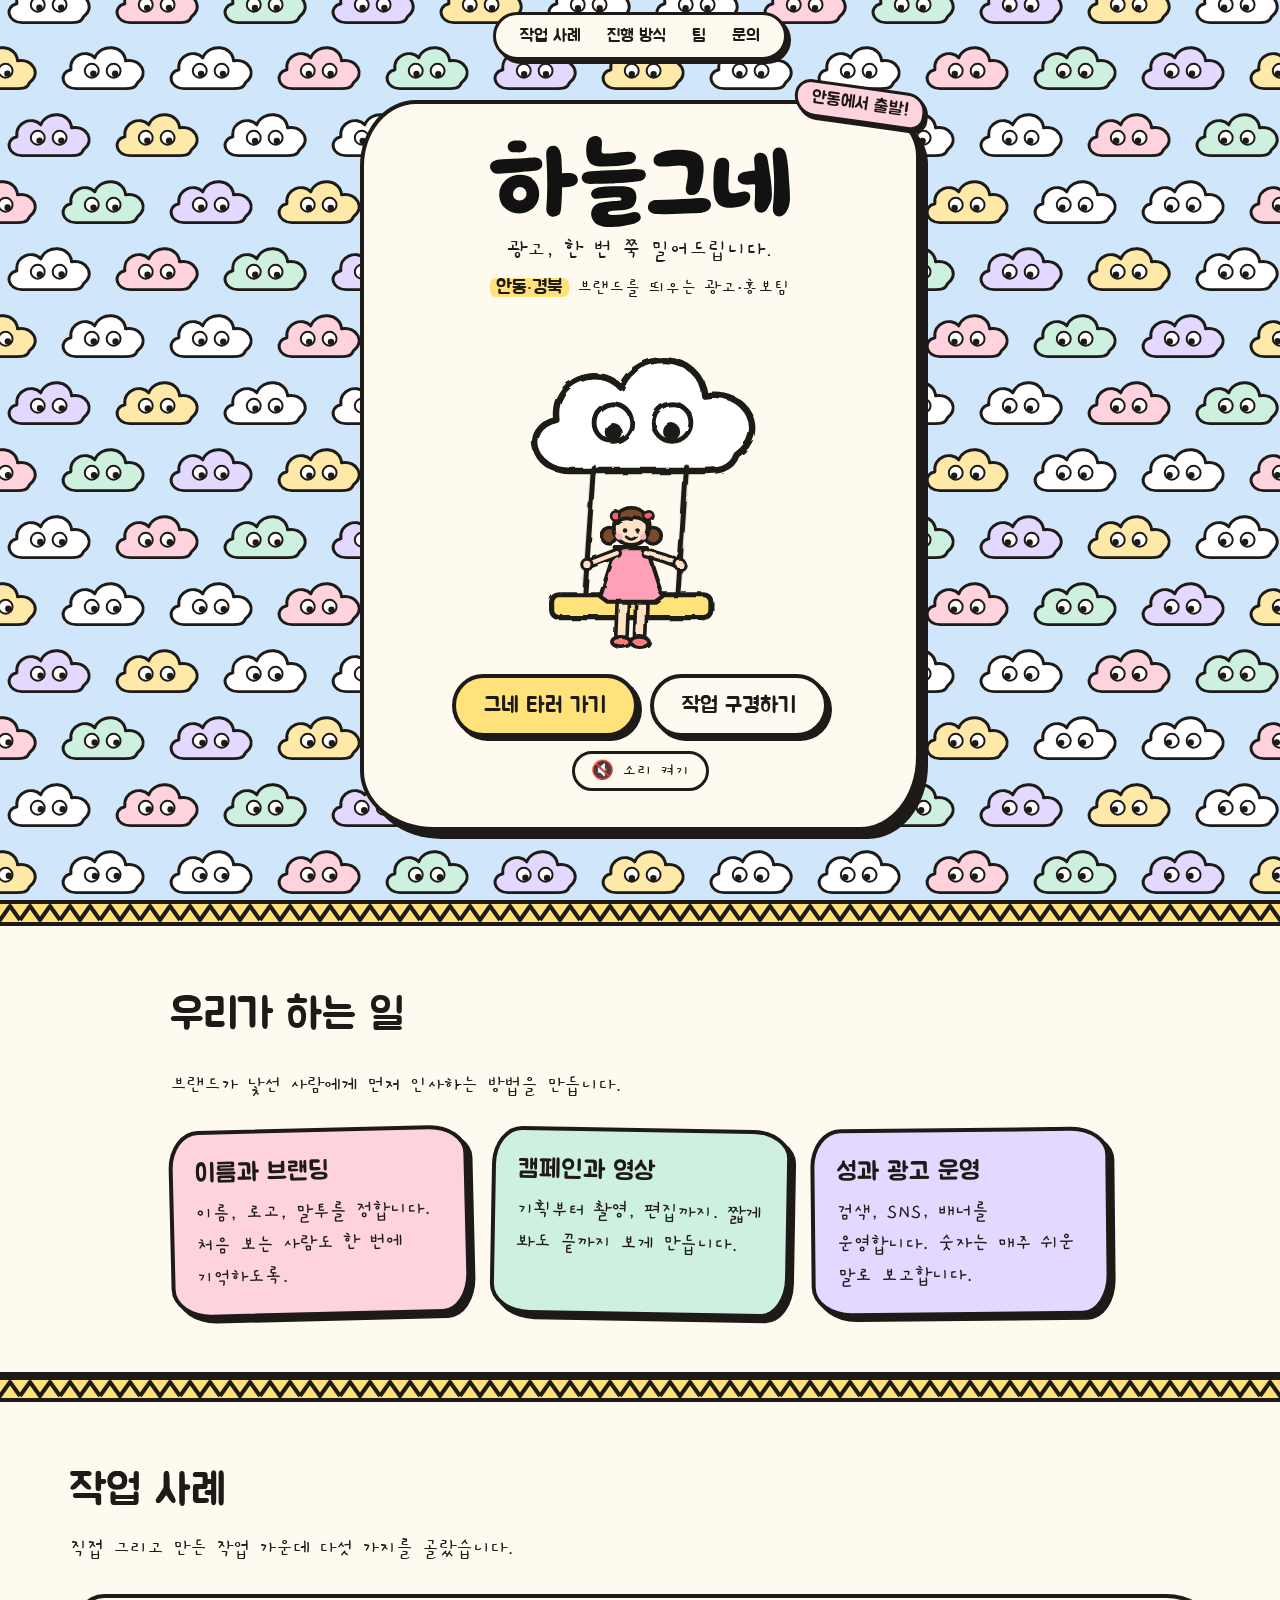
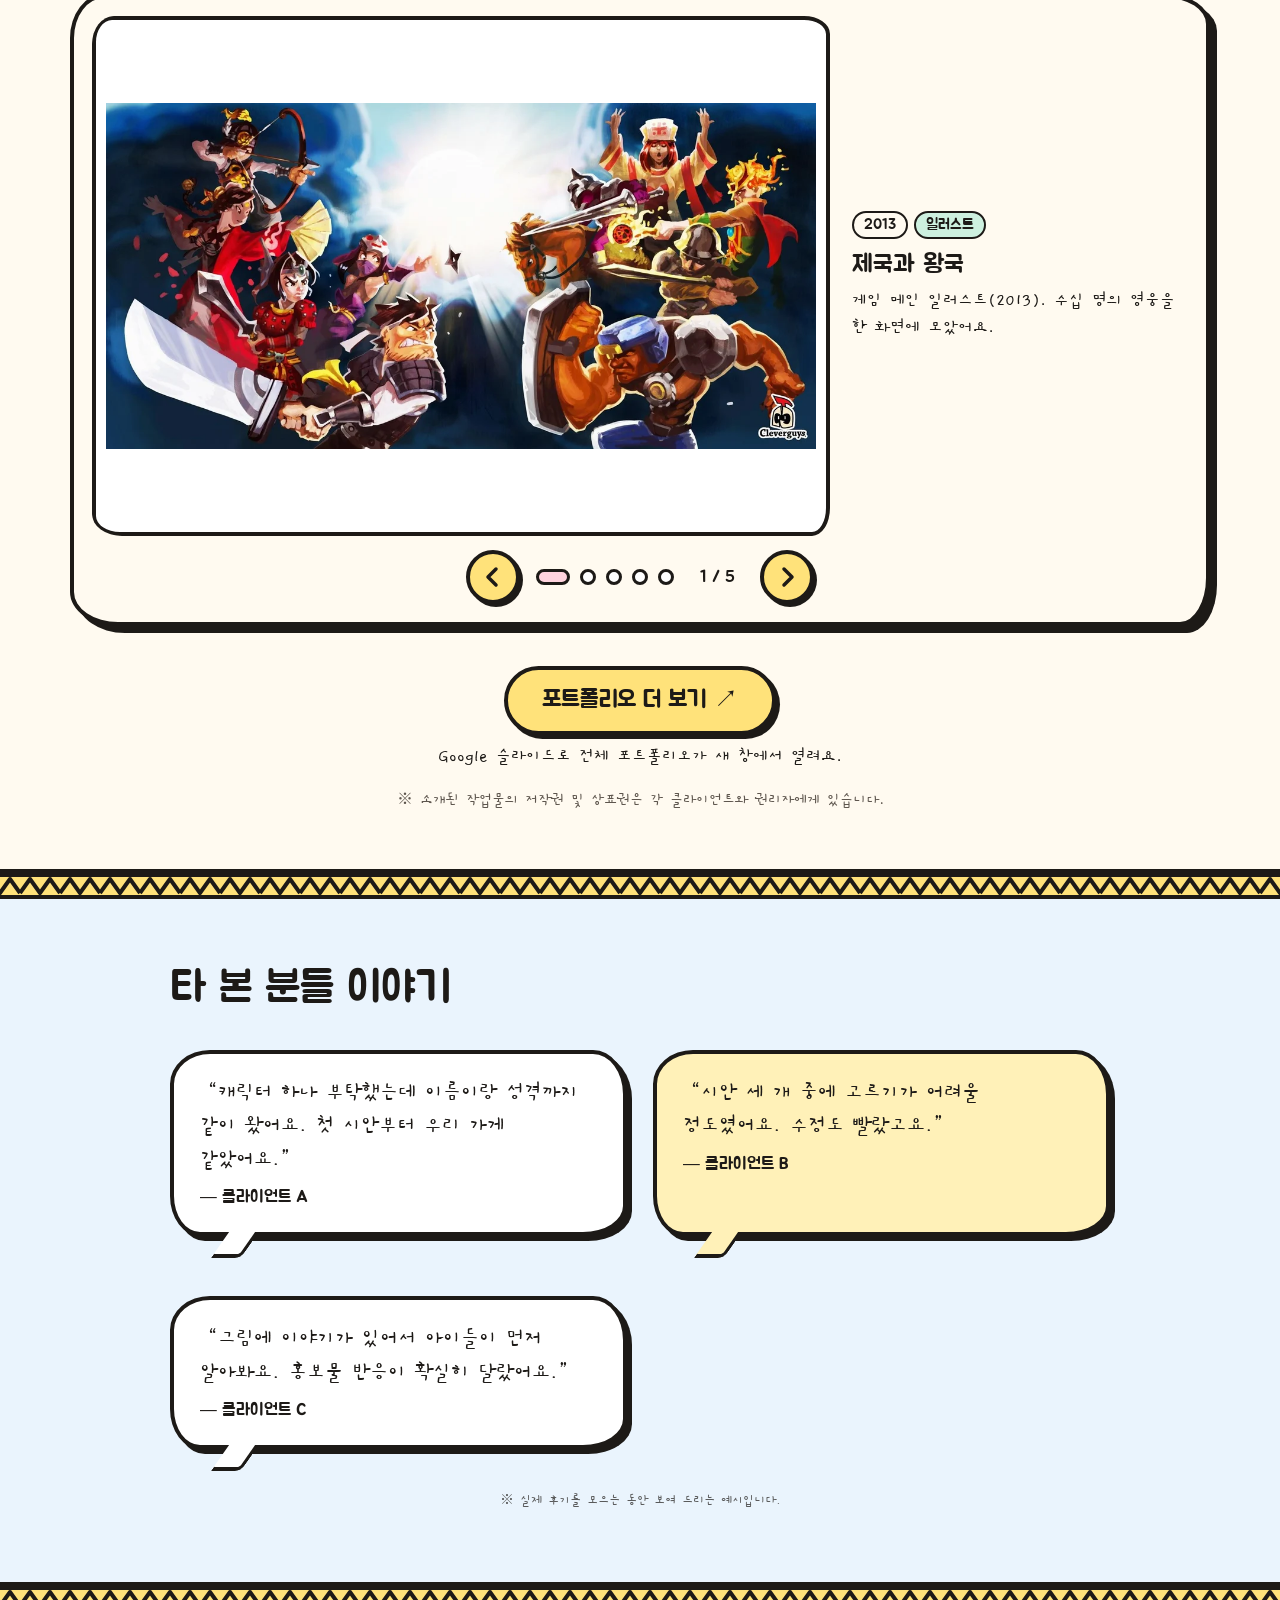
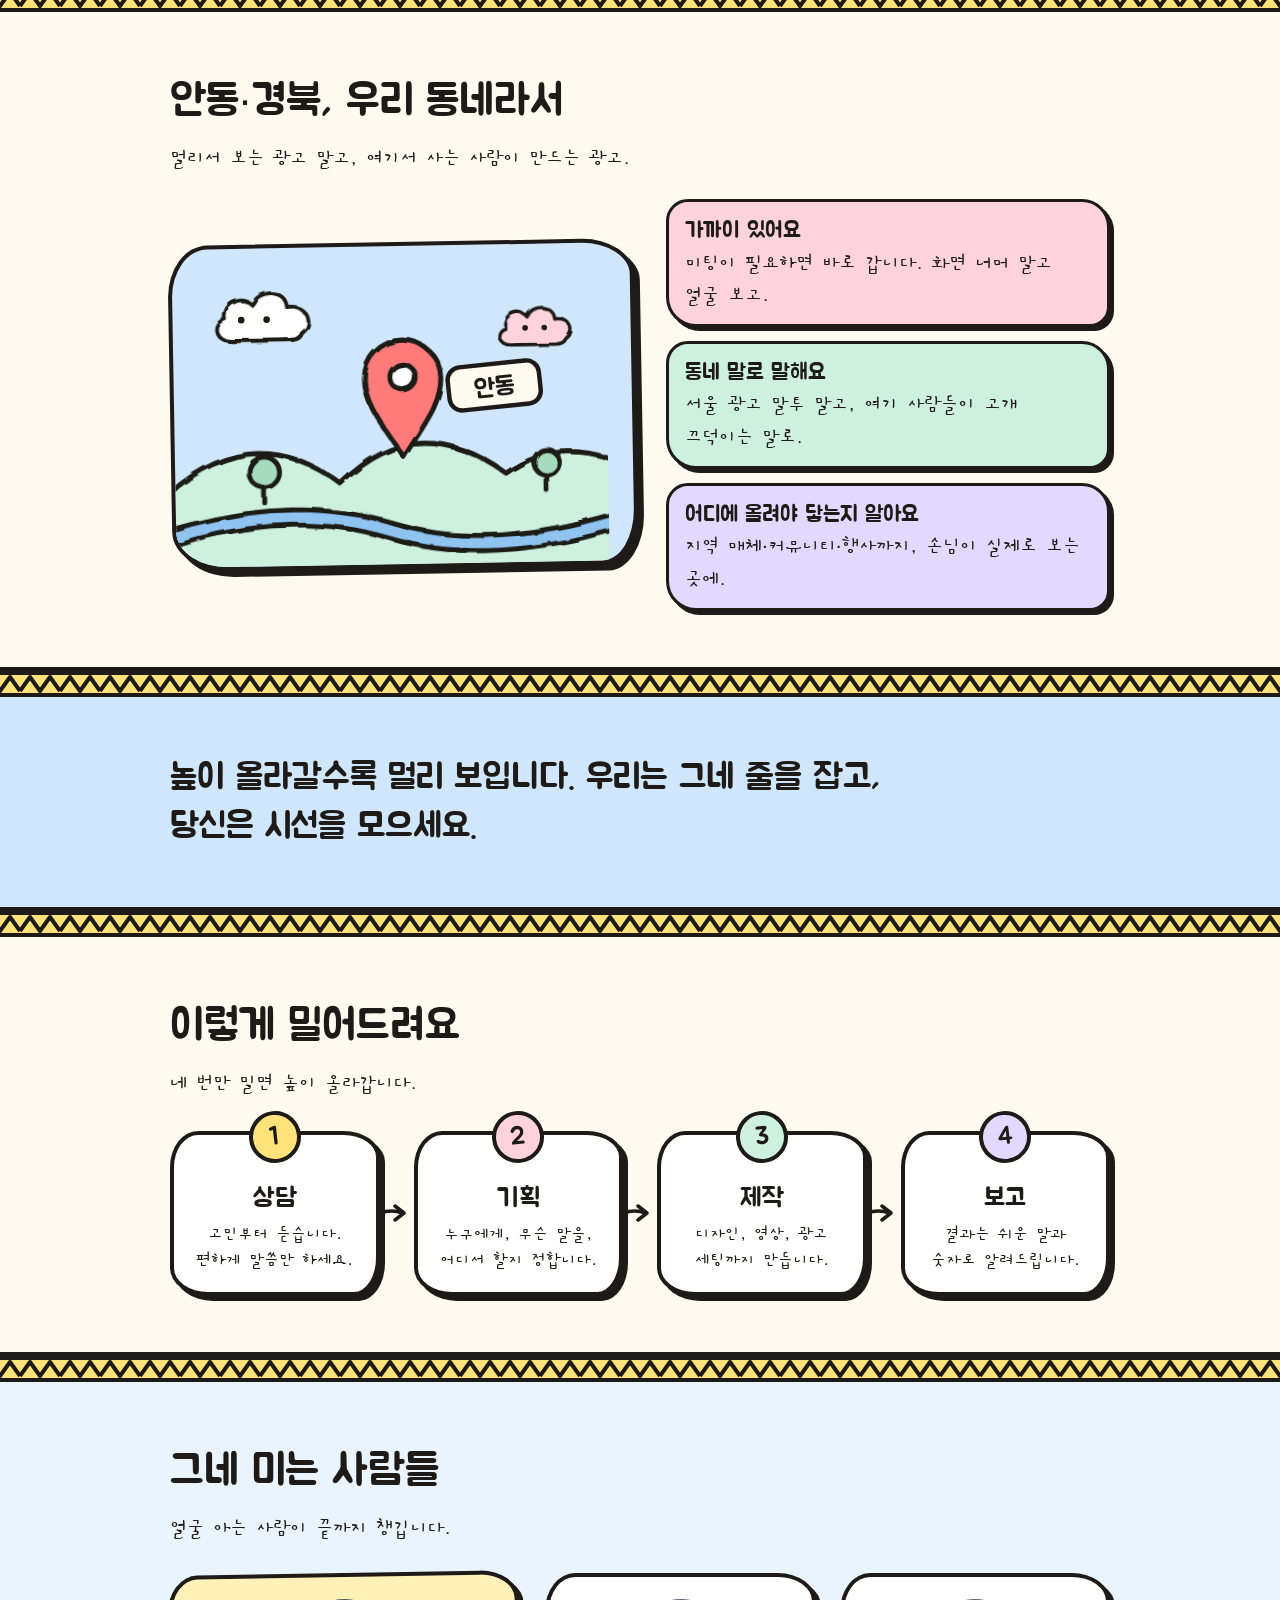
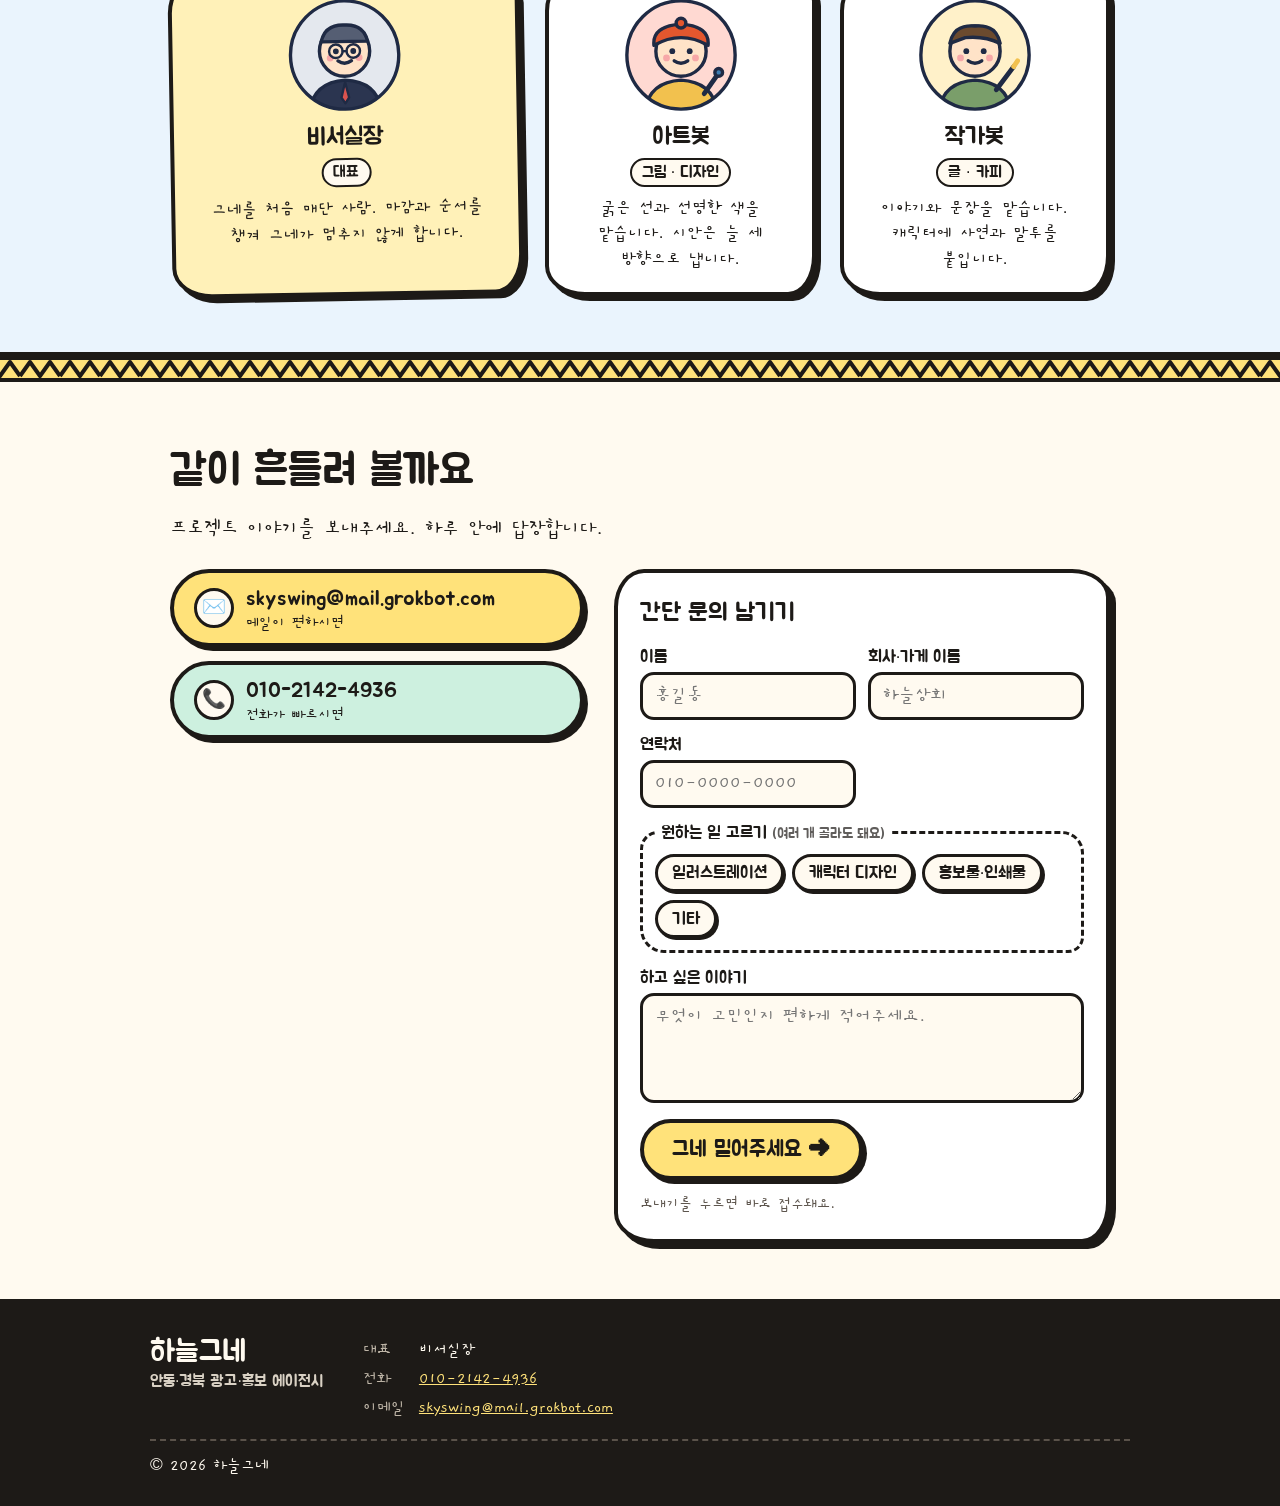
==== index.html @ 131d9b7f "관심 있는 일 드롭다운 제거" ====
<!DOCTYPE html>
<html lang="ko">
<head>
<meta charset="utf-8">
<meta name="viewport" content="width=device-width, initial-scale=1, viewport-fit=cover">
<title>하늘그네 · 안동·경북 광고·홍보 에이전시</title>
<meta name="description" content="하늘그네는 안동·경북의 브랜드를 띄우는 광고·홍보 에이전시입니다. 브랜딩, 캠페인·영상, 성과 광고 운영까지. 광고, 한 번 쭉 밀어드립니다.">
<meta name="theme-color" content="#cfe6fb">
<link rel="canonical" href="https://skyswing.jubo.kim/">
<!-- Open Graph / 카카오톡·SNS 공유 미리보기 -->
<meta property="og:type" content="website">
<meta property="og:locale" content="ko_KR">
<meta property="og:site_name" content="하늘그네">
<meta property="og:url" content="https://skyswing.jubo.kim/">
<meta property="og:title" content="하늘그네 · 안동·경북 광고·홍보 에이전시">
<meta property="og:description" content="광고, 한 번 쭉 밀어드립니다. 안동·경북 브랜드를 위한 브랜딩·캠페인·성과 광고.">
<!-- TODO: 1200x630 공유 이미지를 만들어 /og-image.png 로 올려주세요 -->
<meta property="og:image" content="https://skyswing.jubo.kim/og-image.png">
<meta property="og:image:width" content="1200">
<meta property="og:image:height" content="630">
<meta name="twitter:card" content="summary_large_image">
<link rel="icon" type="image/svg+xml" href="assets/favicon.svg">
<link rel="apple-touch-icon" href="assets/apple-touch-icon.png">
<link rel="preconnect" href="https://fonts.googleapis.com">
<link rel="preconnect" href="https://fonts.gstatic.com" crossorigin>
<link href="https://fonts.googleapis.com/css2?family=Jua&family=Gaegu:wght@400;700&display=swap" rel="stylesheet">
<style>
:root{--ink:#1d1a17;--paper:#fffaf0;--sky:#cfe6fb;--yellow:#ffe27a;--pink:#ffd3de;--mint:#cdf0df;--lav:#e3d8ff;--peach:#ffe0c7;--lemon:#fff1b8;--kakao:#fee500;
box-sizing:border-box;padding-top:env(safe-area-inset-top,0px);padding-bottom:env(safe-area-inset-bottom,0px)}
:root[data-theme="dark"]{--ink:#1d1a17}
*,*::before,*::after{box-sizing:inherit}
html{scroll-padding-top:calc(env(safe-area-inset-top,0px) + 76px);scroll-behavior:smooth}
body{margin:0;background:var(--sky);color:var(--ink);font-family:"Gaegu","Jua","Apple SD Gothic Neo","Malgun Gothic",sans-serif;font-size:1.3rem;line-height:1.55;word-break:keep-all;overflow-wrap:break-word}
h1,h2,h3,.btn{font-family:"Jua","Gaegu","Apple SD Gothic Neo",sans-serif;font-weight:400}
#bg{position:fixed;inset:0;overflow:hidden;z-index:0}
#bg svg{position:absolute;display:block}
main{position:relative;z-index:1}

/* ---------- hero ---------- */
.hero{min-height:100svh;display:flex;flex-direction:column;align-items:center;padding:72px 16px 36px}
.nav{position:fixed;top:calc(env(safe-area-inset-top,0px) + 12px);left:50%;transform:translateX(-50%);z-index:50;max-width:calc(100% - 20px);display:flex;flex-wrap:wrap;justify-content:center;gap:4px 6px;background:var(--paper);border:3px solid var(--ink);border-radius:999px;padding:6px 14px;box-shadow:4px 4px 0 var(--ink);font-family:"Jua",sans-serif;font-size:1.05rem}
.nav a{color:var(--ink);text-decoration:none;padding:2px 10px;border-radius:999px;white-space:nowrap}
.nav a:hover{background:var(--yellow)}
.panel{position:relative;margin:auto 0;background:var(--paper);border:4px solid var(--ink);border-radius:56px 70px 60px 74px/66px 56px 74px 60px;
padding:28px clamp(22px,6vw,64px) 36px;text-align:center;max-width:560px;width:100%;box-shadow:8px 8px 0 var(--ink)}
.hero .panel{margin-top:28px}
.stamp{position:absolute;top:-18px;right:-10px;background:var(--pink);border:3px solid var(--ink);border-radius:16px 20px 14px 22px;padding:2px 14px;font-family:"Jua",sans-serif;font-size:1.1rem;transform:rotate(8deg);box-shadow:3px 3px 0 var(--ink)}
h1{font-size:clamp(2.8rem,10vw,4.6rem);margin:0;line-height:1;letter-spacing:.02em}
h1.wm{line-height:0}h1.wm img{display:block;width:min(300px,72vw);height:auto;margin:4px auto 2px}
.sub{margin:6px 0 0;font-size:1.45rem}
.loc{margin:4px 0 0;font-size:1.2rem}
.loc b{font-family:"Jua",sans-serif;font-weight:400;background:var(--yellow);padding:0 6px;border-radius:6px}
.stage{position:relative;width:min(74vw,300px);margin:6px auto 0}
.stage svg{width:100%;height:auto;display:block;overflow:visible}
.btn{display:inline-block;margin-top:14px;background:var(--yellow);color:var(--ink);text-decoration:none;font-size:1.4rem;
padding:10px 28px;border:4px solid var(--ink);border-radius:999px;box-shadow:4px 4px 0 var(--ink);transition:transform .12s,box-shadow .12s;cursor:pointer}
.btn.alt{background:var(--paper)}
.btns{display:flex;gap:12px;justify-content:center;flex-wrap:wrap}
.snds{display:flex;gap:10px;justify-content:center;flex-wrap:wrap;margin-top:14px}
.snd{font:inherit;font-size:1.15rem;background:var(--paper);color:var(--ink);border:3px solid var(--ink);border-radius:999px;padding:3px 16px;cursor:pointer}
.snd[aria-pressed="true"]{background:var(--mint)}
.btn:hover{transform:translate(2px,2px);box-shadow:2px 2px 0 var(--ink)}
.btn:focus-visible,a:focus-visible,button:focus-visible,input:focus-visible,select:focus-visible,textarea:focus-visible{outline:4px solid #4a7fd6;outline-offset:3px}

/* ---------- common ---------- */
.zig{height:26px;background:var(--yellow) url("data:image/svg+xml,%3Csvg xmlns='http://www.w3.org/2000/svg' width='40' height='26'%3E%3Cpolyline points='0,20 10,6 20,20 30,6 40,20' fill='none' stroke='%231d1a17' stroke-width='4' stroke-linejoin='round'/%3E%3C/svg%3E") repeat-x center;border-block:4px solid var(--ink)}
.sheet{background:var(--paper);border-bottom:4px solid var(--ink)}
.sheet.tint{background:#eaf4fd}
.wrap{max-width:980px;margin:0 auto;padding:56px 20px}
h2{font-size:clamp(1.9rem,6vw,2.7rem);margin:0 0 8px}
.hd{display:flex;align-items:center;flex-wrap:wrap;gap:6px 12px}
.hd h2{margin:0}
.lead{margin:8px 0 0}
/* 예시 내용 표시 */
.ex{display:inline-block;font-family:"Jua",sans-serif;font-size:.95rem;line-height:1.3;background:#fff;color:#c2410c;border:2.5px dashed #c2410c;border-radius:10px;padding:2px 10px;transform:rotate(-3deg);white-space:nowrap}
.ph{background:rgba(255,226,122,.6);border-bottom:2px dashed var(--ink);border-radius:4px;padding:0 3px;-webkit-box-decoration-break:clone;box-decoration-break:clone}

/* services (원래 카드) */
.cards{display:grid;grid-template-columns:repeat(auto-fit,minmax(240px,1fr));gap:22px;margin-top:26px}
.card{border:4px solid var(--ink);border-radius:30px 38px 28px 40px/38px 28px 40px 30px;padding:20px 22px;box-shadow:5px 5px 0 var(--ink)}
.card:nth-child(1){background:var(--pink);transform:rotate(-1.4deg)}
.card:nth-child(2){background:var(--mint);transform:rotate(1deg)}
.card:nth-child(3){background:var(--lav);transform:rotate(-.6deg)}
.card h3{margin:0 0 4px;font-size:1.6rem}.card p{margin:0}

/* trust: 숫자 + 로고 */
.stats{display:grid;grid-template-columns:repeat(4,1fr);gap:18px;margin-top:26px}
.stat{background:#fff;border:4px solid var(--ink);border-radius:50% 46% 52% 44%/46% 52% 44% 50%;aspect-ratio:1/1;display:flex;flex-direction:column;align-items:center;justify-content:center;text-align:center;padding:12px;box-shadow:5px 5px 0 var(--ink)}
.stat:nth-child(1){background:var(--lemon);transform:rotate(-3deg)}
.stat:nth-child(2){background:var(--pink);transform:rotate(2deg)}
.stat:nth-child(3){background:var(--mint);transform:rotate(-1deg)}
.stat:nth-child(4){background:var(--lav);transform:rotate(3deg)}
.stat strong{font-family:"Jua",sans-serif;font-weight:400;font-size:clamp(1.8rem,4.6vw,2.6rem);line-height:1.1}
.stat span{font-size:1.15rem;line-height:1.25}
.logos-t{margin:40px 0 0;font-family:"Jua",sans-serif;font-size:1.35rem}
.logos{display:grid;grid-template-columns:repeat(6,1fr);gap:14px;margin-top:12px}
.logo{height:70px;border:3px dashed var(--ink);border-radius:14px 18px 12px 20px;display:grid;place-items:center;background:#fff;font-family:"Jua",sans-serif;font-size:1rem;color:#6b6259}

/* 작업 사례: 캐러셀 */
.car{position:relative;margin-top:28px;background:var(--paper);border:4px solid var(--ink);border-radius:34px 44px 30px 48px/44px 30px 48px 34px;box-shadow:7px 7px 0 var(--ink);padding:18px;max-width:100%}
.car-view{overflow:hidden;border-radius:22px 28px 20px 30px/28px 20px 30px 22px;touch-action:pan-y;outline:none}
.car-view:focus-visible{outline:4px solid #4a7fd6;outline-offset:3px}
.car-track{display:flex;transition:transform .45s cubic-bezier(.3,.8,.3,1);will-change:transform}
.car-track.drag{transition:none}
.slide{flex:0 0 100%;min-width:0;margin:0;display:grid;grid-template-columns:1.55fr 1fr;gap:22px;align-items:center}
.slide-img{background:#fff;border:4px solid var(--ink);border-radius:20px 26px 18px 28px/26px 18px 28px 20px;height:330px;display:grid;place-items:center;padding:10px;overflow:hidden}
.slide-img img{display:block;width:100%;height:100%;object-fit:contain;-webkit-user-drag:none;user-select:none}
.slide figcaption{padding:4px 6px 4px 0}
.meta{display:flex;flex-wrap:wrap;gap:6px;margin:0}
.chip{display:inline-block;font-family:"Jua",sans-serif;font-size:.95rem;background:var(--paper);border:2.5px solid var(--ink);border-radius:999px;padding:0 10px}
.chip.char{background:var(--pink)}.chip.illu{background:var(--mint)}
.slide h3{font-size:1.55rem;line-height:1.3;margin:10px 0 6px}
.slide p.desc{margin:0;font-size:1.15rem;line-height:1.45}
.ext{display:inline-block;margin-top:10px;font-family:"Jua",sans-serif;font-size:1.05rem;color:var(--ink);background:var(--lemon);border:2.5px solid var(--ink);border-radius:999px;padding:1px 12px;text-decoration:none}
.ext:hover{background:var(--yellow)}
.car-ctl{display:flex;align-items:center;justify-content:center;gap:16px;margin-top:14px}
.car-btn{flex:none;width:54px;height:54px;border-radius:50%;border:4px solid var(--ink);background:var(--yellow);color:var(--ink);box-shadow:3px 3px 0 var(--ink);cursor:pointer;display:grid;place-items:center;padding:0;transition:transform .12s,box-shadow .12s}
.car-btn:hover{transform:translate(2px,2px);box-shadow:1px 1px 0 var(--ink)}
.car-btn svg{width:24px;height:24px}
.car-dots{display:flex;gap:10px;align-items:center}
.car-dot{width:16px;height:16px;border-radius:50%;border:3px solid var(--ink);background:#fff;padding:0;cursor:pointer;transition:width .2s,background .2s}
.car-dot[aria-current="true"]{width:34px;border-radius:999px;background:var(--pink)}
.car-count{font-family:"Jua",sans-serif;font-size:1.05rem;min-width:3.2em;text-align:center}
.more{text-align:center;margin-top:26px}
.more .btn{font-size:1.5rem;padding:12px 34px}
.more-note{margin:8px 0 0;font-size:1.1rem}
.rights{margin:18px 0 0;font-size:1rem;color:#5d554d;text-align:center}
@media (max-width:860px){.slide{grid-template-columns:1fr;gap:14px}.slide-img{height:auto;aspect-ratio:16/10}}
@media (max-width:520px){.car{padding:12px;box-shadow:5px 5px 0 var(--ink)}.slide-img{padding:6px}.slide h3{font-size:1.35rem}.car-ctl{gap:10px}.car-btn{width:48px;height:48px}.car-dots{gap:7px}.car-dot{width:14px;height:14px}.car-dot[aria-current="true"]{width:26px}.more .btn{font-size:1.35rem;padding:10px 26px}}
@media (prefers-reduced-motion:reduce){.car-track,.car-dot{transition:none}}

/* 후기 */
.quotes{grid-template-columns:repeat(auto-fit,minmax(240px,1fr));display:grid;grid-template-columns:repeat(auto-fit,minmax(300px,1fr));gap:34px 26px;margin-top:28px}
.quote{position:relative;background:#fff;border:4px solid var(--ink);border-radius:40px 34px 44px 30px/34px 44px 30px 40px;padding:22px 26px;box-shadow:5px 5px 0 var(--ink);margin:0 0 26px}
.quote::after{content:"";position:absolute;left:46px;bottom:-26px;width:30px;height:26px;background:#fff;border:4px solid var(--ink);border-top:0;border-left:0;transform:skewX(-35deg);border-bottom-right-radius:6px}
.quote:nth-child(2){background:var(--lemon)}.quote:nth-child(2)::after{background:var(--lemon)}
.quote p{margin:0;font-size:1.35rem}
.quote footer{all:unset;display:block;margin-top:8px;font-family:"Jua",sans-serif;font-size:1.05rem}

/* 안동·경북 */
.local{display:grid;grid-template-columns:1.05fr 1fr;gap:30px;align-items:center;margin-top:24px}
.map{background:var(--sky);border:4px solid var(--ink);border-radius:40px 52px 36px 56px/52px 36px 56px 40px;box-shadow:6px 6px 0 var(--ink);overflow:hidden;transform:rotate(-1deg)}
.map svg{display:block;width:100%;height:auto}
.points{list-style:none;margin:0;padding:0;display:grid;gap:14px}
.points li{background:#fff;border:3px solid var(--ink);border-radius:22px 28px 20px 30px;padding:12px 16px;box-shadow:4px 4px 0 var(--ink)}
.points li:nth-child(1){background:var(--pink)}.points li:nth-child(2){background:var(--mint)}.points li:nth-child(3){background:var(--lav)}
.points b{display:block;font-family:"Jua",sans-serif;font-weight:400;font-size:1.35rem}

.say{background:var(--sky)}
.say p{font-family:"Jua",sans-serif;font-size:clamp(1.5rem,5vw,2.2rem);line-height:1.4;margin:0;max-width:22em}

/* 진행 방식 */
.steps{list-style:none;padding:0;margin:30px 0 0;display:grid;grid-template-columns:repeat(4,1fr);gap:34px}
.step{position:relative;background:#fff;border:4px solid var(--ink);border-radius:28px 36px 26px 38px/36px 26px 38px 28px;padding:44px 16px 18px;text-align:center;box-shadow:5px 5px 0 var(--ink)}
.step .n{position:absolute;top:-24px;left:50%;transform:translateX(-50%) rotate(-6deg);width:52px;height:52px;border:4px solid var(--ink);border-radius:50%;display:grid;place-items:center;font-family:"Jua",sans-serif;font-size:1.6rem;background:var(--yellow)}
.step:nth-child(2) .n{background:var(--pink)}.step:nth-child(3) .n{background:var(--mint)}.step:nth-child(4) .n{background:var(--lav)}
.step h3{margin:0;font-size:1.6rem}
.step p{margin:4px 0 0;font-size:1.15rem;line-height:1.4}
.step:not(:last-child)::after{content:"";position:absolute;right:-32px;top:50%;width:30px;height:24px;transform:translateY(-50%);
background:url("data:image/svg+xml,%3Csvg xmlns='http://www.w3.org/2000/svg' viewBox='0 0 30 24'%3E%3Cpath d='M2 12 Q14 8 24 12 M17 5 L26 12 L17 19' fill='none' stroke='%231d1a17' stroke-width='3.5' stroke-linecap='round' stroke-linejoin='round'/%3E%3C/svg%3E") no-repeat center/contain}
.price{margin:34px auto 0;max-width:760px;text-align:center;background:var(--lemon);border:3px dashed var(--ink);border-radius:20px;padding:12px 18px;font-size:1.25rem}
.price b{font-family:"Jua",sans-serif;font-weight:400}

/* 팀 */
.team{display:grid;grid-template-columns:1.3fr 1fr 1fr;gap:24px;margin-top:28px;align-items:stretch}
.member{background:#fff;border:4px solid var(--ink);border-radius:30px 38px 28px 40px/38px 28px 40px 30px;padding:20px;text-align:center;box-shadow:5px 5px 0 var(--ink)}
.member.boss{background:var(--lemon);transform:rotate(-1deg)}
.member svg,.member img.av{width:116px;height:116px;display:block;margin:0 auto 6px}
.member.boss svg{width:140px;height:140px}
.member h3{margin:0;font-size:1.5rem}
.member .role{display:inline-block;margin-top:2px;font-family:"Jua",sans-serif;font-size:1rem;background:var(--paper);border:2.5px solid var(--ink);border-radius:999px;padding:0 10px}
.member p{margin:8px 0 0;font-size:1.12rem;line-height:1.4}

/* 문의 */
.contact .wrap{text-align:left}
.contact-grid{display:grid;grid-template-columns:1fr 1.2fr;gap:30px;margin-top:24px;align-items:start}
.ways{display:grid;gap:14px}
.way{display:flex;align-items:center;gap:12px;text-decoration:none;color:var(--ink);background:#fff;border:4px solid var(--ink);border-radius:999px;padding:10px 20px;box-shadow:4px 4px 0 var(--ink);font-family:"Jua",sans-serif;font-size:1.3rem;transition:transform .12s,box-shadow .12s}
.way:hover{transform:translate(2px,2px);box-shadow:2px 2px 0 var(--ink)}
.way .ic{flex:none;width:40px;height:40px;border:3px solid var(--ink);border-radius:50%;display:grid;place-items:center;font-size:1.2rem;background:var(--paper)}
.way small{display:block;font-family:"Gaegu",sans-serif;font-size:1.02rem;line-height:1.1}
.way.mail{background:var(--yellow)}
.way.kakao{background:var(--kakao)}
.way.tel{background:var(--mint)}
.hours{margin:4px 0 0;font-size:1.12rem}
form.inq{background:#fff;border:4px solid var(--ink);border-radius:30px 38px 28px 40px/38px 28px 40px 30px;padding:22px;box-shadow:6px 6px 0 var(--ink);display:grid;gap:12px}
form.inq h3{margin:0;font-size:1.5rem}
.row2{display:grid;grid-template-columns:1fr 1fr;gap:12px}
form.inq label{display:grid;gap:2px;font-family:"Jua",sans-serif;font-size:1.05rem}
form.inq input,form.inq select,form.inq textarea{font:inherit;font-family:"Gaegu",sans-serif;font-size:1.2rem;color:var(--ink);background:var(--paper);border:3px solid var(--ink);border-radius:14px;padding:6px 12px;width:100%}
form.inq textarea{min-height:110px;resize:vertical}
form.inq .btn{margin-top:4px;justify-self:start;font:inherit;font-family:"Jua",sans-serif;font-size:1.35rem}
.fine{margin:0;font-size:1rem;color:#5d554d}

/* footer */
.foot{background:var(--ink);color:var(--paper);padding:34px 20px 26px;font-size:1.08rem}
.foot .in{max-width:980px;margin:0 auto;display:grid;grid-template-columns:auto 1fr;gap:12px 40px;align-items:start}
.foot .name{font-family:"Jua",sans-serif;font-size:1.9rem;line-height:1}
.foot .name small{display:block;font-size:1rem;margin-top:6px;color:#d9d1c4}
.foot dl{display:grid;grid-template-columns:auto 1fr;gap:2px 14px;margin:0}
.foot dt{color:#bfb6a8}.foot dd{margin:0}
.foot a{color:var(--yellow)}
.foot .ph{background:rgba(255,226,122,.18);border-bottom-color:var(--yellow)}
.foot .copy{grid-column:1/-1;border-top:2px dashed #5a524a;padding-top:12px;margin-top:6px;display:flex;justify-content:space-between;flex-wrap:wrap;gap:8px}
.foot .ex{background:transparent;color:#ffb27a;border-color:#ffb27a}

/* ---------- responsive ---------- */
@media (max-width:860px){
  .stats{grid-template-columns:repeat(2,1fr);max-width:460px;margin-inline:auto}
  .logos{grid-template-columns:repeat(3,1fr)}
  .local,.contact-grid{grid-template-columns:1fr}
  .steps{grid-template-columns:repeat(2,1fr);gap:40px 26px}
  .step:not(:last-child)::after{display:none}
  .team{grid-template-columns:1fr 1fr}
  .member.boss{grid-column:1/-1}
}
@media (max-width:520px){
  body{font-size:1.22rem}
  .wrap{padding:44px 18px}
  .nav{font-size:.9rem;padding:5px 6px;gap:0;flex-wrap:nowrap;max-width:calc(100% - 12px);top:calc(env(safe-area-inset-top,0px) + 8px)}
  .nav a{padding:1px 5px}
  .stamp{right:6px;top:-16px;font-size:1rem}
  .steps{grid-template-columns:1fr;gap:38px}
  .team{grid-template-columns:1fr}
  .row2{grid-template-columns:1fr}
  .logos{grid-template-columns:repeat(2,1fr)}
  .foot .in{grid-template-columns:1fr}
  .stats{gap:14px}
  .stat span{font-size:1.02rem}
}
@media (prefers-reduced-motion:reduce){html{scroll-behavior:auto}}
form.inq fieldset.picks{border:3px dashed var(--ink);border-radius:18px 22px 16px 24px;margin:0;padding:8px 12px 12px;display:flex;flex-wrap:wrap;gap:8px}
form.inq fieldset.picks legend{font-family:"Jua",sans-serif;font-size:1.05rem;padding:0 6px}
form.inq fieldset.picks legend small{font-size:.85rem;opacity:.7}
form.inq label.pick{display:inline-flex;align-items:center;cursor:pointer}
form.inq label.pick input{position:absolute;opacity:0;width:1px;height:1px}
form.inq label.pick span{background:var(--paper);border:3px solid var(--ink);border-radius:999px;padding:3px 14px;box-shadow:2px 2px 0 var(--ink);font-family:"Jua",sans-serif;transition:transform .1s}
form.inq label.pick input:checked+span{background:var(--yellow);transform:rotate(-2deg)}
form.inq label.pick input:checked+span::before{content:"✓ "}
form.inq label.pick input:focus-visible+span{outline:3px solid #4a7fd6;outline-offset:2px}
/* 작업 사례 크게 */
#cases .wrap{max-width:1180px}
.slide{grid-template-columns:2.2fr 1fr}
.slide-img{height:520px}
@media (max-width:860px){.slide{grid-template-columns:1fr}.slide-img{height:auto;aspect-ratio:4/3}}
</style>
</head>
<body>
<div id="bg" aria-hidden="true"></div>
<svg width="0" height="0" style="position:absolute" aria-hidden="true"><defs>
<filter id="wob0" filterUnits="userSpaceOnUse" x="-40" y="-40" width="380" height="430"><feTurbulence type="fractalNoise" baseFrequency=".05" numOctaves="2" seed="4"/><feDisplacementMap in="SourceGraphic" scale="4"/></filter><filter id="wob1" filterUnits="userSpaceOnUse" x="-40" y="-40" width="380" height="430"><feTurbulence type="fractalNoise" baseFrequency=".05" numOctaves="2" seed="11"/><feDisplacementMap in="SourceGraphic" scale="4"/></filter><filter id="wob2" filterUnits="userSpaceOnUse" x="-40" y="-40" width="380" height="430"><feTurbulence type="fractalNoise" baseFrequency=".05" numOctaves="2" seed="23"/><feDisplacementMap in="SourceGraphic" scale="4"/></filter>
<path id="cl" d="M22 56 C8 56 4 40 17 37 C15 22 33 16 41 25 C47 10 71 12 72 28 C88 25 96 42 84 50 C82 56 76 56 72 56 Z"/>
</defs></svg>

<main>
<section class="hero">
  <nav class="nav" aria-label="바로가기">
    <a href="#cases">작업 사례</a><a href="#process">진행 방식</a><a href="#team">팀</a><a href="#contact">문의</a>
  </nav>
  <div class="panel">
    <span class="stamp">안동에서 출발!</span>
    <h1 class="wm"><img src="assets/logo-wordmark.svg" alt="하늘그네" width="836" height="255"></h1>
    <p class="sub">광고, 한 번 쭉 밀어드립니다.</p>
    <p class="loc"><b>안동·경북</b> 브랜드를 띄우는 <span style="white-space:nowrap">광고·홍보팀</span></p>
    <div class="stage" role="img" aria-label="구름 아래에서 삐걱거리며 흔들리는 빈 그네">
      <svg viewBox="0 0 290 338">
        <g id="hc" filter="url(#wob0)"><g transform="translate(20 10) scale(2.6)"><use href="#cl" fill="#fff" stroke="#1d1a17" stroke-width="2.4" stroke-linejoin="round"/>
          <g class="eyes">
            <circle cx="38" cy="38" r="7" fill="#fff" stroke="#1d1a17" stroke-width="1.8"/><circle class="p" cx="38" cy="38" r="3.2" fill="#1d1a17"/>
            <circle cx="60" cy="38" r="7" fill="#fff" stroke="#1d1a17" stroke-width="1.8"/><circle class="p" cx="60" cy="38" r="3.2" fill="#1d1a17"/>
          </g></g></g>
        <g class="ropes">
          <line x1="100" y1="152" x2="100" y2="277.3" stroke="#1d1a17" stroke-width="5" stroke-linecap="round"/>
          <line x1="190" y1="152" x2="190" y2="277.3" stroke="#1d1a17" stroke-width="5" stroke-linecap="round"/></g>
          <g class="seat">
          <rect x="68" y="275.3" width="154" height="22" rx="7" fill="#ffe27a" stroke="#1d1a17" stroke-width="5"/>
          <g id="lgL"><rect x="131.0" y="280" width="11" height="39" rx="5" fill="#ffe2c8" stroke="#1d1a17" stroke-width="3.5"/><ellipse cx="136.5" cy="321" rx="9" ry="5" fill="#ff7a7a" stroke="#1d1a17" stroke-width="3.5"/></g><g id="lgR"><rect x="149.0" y="280" width="11" height="39" rx="5" fill="#ffe2c8" stroke="#1d1a17" stroke-width="3.5"/><ellipse cx="154.5" cy="321" rx="9" ry="5" fill="#ff7a7a" stroke="#1d1a17" stroke-width="3.5"/></g>
          <polygon points="130,230.2 160,230.2 175,277.1 168,282 122,282 115,277.1" fill="#ff9fb8" stroke="#1d1a17" stroke-width="4" stroke-linejoin="round"/>
          <path id="aInk" d="M131 235 Q112 241 100 246 M159 235 Q178 241 190 246" fill="none" stroke="#1d1a17" stroke-width="10" stroke-linecap="round"/>
          <path id="aSkin" d="M131 235 Q112 241 100 246 M159 235 Q178 241 190 246" fill="none" stroke="#ffe2c8" stroke-width="4" stroke-linecap="round"/>
          <g transform="translate(0 12.2)"><circle cx="124" cy="206" r="8" fill="#7a4b2a" stroke="#1d1a17" stroke-width="3.5"/><circle cx="166" cy="206" r="8" fill="#7a4b2a" stroke="#1d1a17" stroke-width="3.5"/>
          <circle cx="145" cy="198" r="17" fill="#ffe2c8" stroke="#1d1a17" stroke-width="4"/>
          <path d="M127 197 A18 18 0 0 1 163 197 Q155 187 145 190 Q135 187 127 197Z" fill="#7a4b2a" stroke="#1d1a17" stroke-width="3.5" stroke-linejoin="round"/>
          <circle cx="129" cy="186" r="4.5" fill="#ff5a6e" stroke="#1d1a17" stroke-width="2.5"/><circle cx="161" cy="186" r="4.5" fill="#ff5a6e" stroke="#1d1a17" stroke-width="2.5"/>
          <circle cx="139" cy="201" r="2.2" fill="#1d1a17"/><circle cx="151" cy="201" r="2.2" fill="#1d1a17"/>
          <circle cx="133.5" cy="207" r="3" fill="#ffb3c1"/><circle cx="156.5" cy="207" r="3" fill="#ffb3c1"/>
          <path d="M140 207 Q145 212 150 207" fill="none" stroke="#1d1a17" stroke-width="2.5" stroke-linecap="round"/></g>
          <circle id="hL" cx="100" cy="246" r="5" fill="#ffe2c8" stroke="#1d1a17" stroke-width="3"/><circle id="hR" cx="190" cy="246" r="5" fill="#ffe2c8" stroke="#1d1a17" stroke-width="3"/>
        </g>
      </svg>
    </div>
    <div class="btns"><a class="btn" href="#contact">그네 타러 가기</a><a class="btn alt" href="#cases">작업 구경하기</a></div>
    <div class="snds"><button class="snd" id="snd" type="button" aria-pressed="false">🔇 소리 켜기</button></div>
  </div>
</section>

<div class="zig"></div>
<section class="sheet" id="work"><div class="wrap">
  <h2>우리가 하는 일</h2>
  <p>브랜드가 낯선 사람에게 먼저 인사하는 방법을 만듭니다.</p>
  <div class="cards">
    <div class="card"><h3>이름과 브랜딩</h3><p>이름, 로고, 말투를 정합니다. 처음 보는 사람도 한 번에 기억하도록.</p></div>
    <div class="card"><h3>캠페인과 영상</h3><p>기획부터 촬영, 편집까지. 짧게 봐도 끝까지 보게 만듭니다.</p></div>
    <div class="card"><h3>성과 광고 운영</h3><p>검색, SNS, 배너를 운영합니다. 숫자는 매주 쉬운 말로 보고합니다.</p></div>
  </div>
</div></section>

<div class="zig"></div>
<section class="sheet" id="cases"><div class="wrap">
  <h2>작업 사례</h2>
  <p class="lead">직접 그리고 만든 작업 가운데 다섯 가지를 골랐습니다.</p>
  <div class="car" id="car" role="region" aria-roledescription="carousel" aria-label="대표 작업 슬라이드">
    <div class="car-view" tabindex="0" aria-label="작업 슬라이드. 좌우 화살표 키로 넘길 수 있어요">
    <div class="car-track" id="car-track">
      <figure class="slide" role="group" aria-roledescription="slide" aria-label="1 / 5: 게임 〈제국과 왕국〉 메인 일러스트" id="slide-1">
        <div class="slide-img"><img src="assets/works/w-empire-720.webp" srcset="assets/works/w-empire-720.webp 720w, assets/works/w-empire-1200.webp 1200w" sizes="(min-width:980px) 780px, 92vw" width="1200" height="585" loading="lazy" decoding="async" alt="동서양 판타지 전사들의 대결을 그린 게임 메인 일러스트"></div>
        <figcaption>
          <p class="meta"><span class="chip">2013</span><span class="chip illu">일러스트</span></p>
          <h3>제국과 왕국</h3>
          <p class="desc">게임 메인 일러스트(2013). 수십 명의 영웅을 한 화면에 모았어요.</p>
        </figcaption>
      </figure>
      <figure class="slide" role="group" aria-roledescription="slide" aria-label="2 / 5: Orangesprocket 스팀펑크 펜화" id="slide-2">
        <div class="slide-img"><img src="assets/works/w-orange-720.webp" srcset="assets/works/w-orange-720.webp 720w, assets/works/w-orange-1200.webp 1200w" sizes="(min-width:980px) 780px, 92vw" width="1200" height="1600" loading="lazy" decoding="async" alt="흑백 스팀펑크 풍 디지털 펜화"></div>
        <figcaption>
          <p class="meta"><span class="chip">2020</span><span class="chip illu">일러스트</span></p>
          <h3>스팀펑크 연작</h3>
          <p class="desc">캐나다 OrangeSprocket 홍보용 펜화(2020). 선 하나로 만든 기계 세계예요.</p>
        </figcaption>
      </figure>
      <figure class="slide" role="group" aria-roledescription="slide" aria-label="3 / 5: 판툰 도서관 배경" id="slide-3">
        <div class="slide-img"><img src="assets/works/w-library-720.webp" srcset="assets/works/w-library-720.webp 720w, assets/works/w-library-1200.webp 1200w" sizes="(min-width:980px) 780px, 92vw" width="1200" height="999" loading="lazy" decoding="async" alt="밝은 만화풍 도서관 배경 그림"></div>
        <figcaption>
          <p class="meta"><span class="chip illu">일러스트</span></p>
          <h3>판툰 도서관</h3>
          <p class="desc">웹툰 앱 배경 일러스트(2014). 펼치면 이야기가 시작되는 방이에요.</p>
        </figcaption>
      </figure>
      <figure class="slide" role="group" aria-roledescription="slide" aria-label="4 / 5: 게임 〈제국과 왕국〉 Flamewizard 카드" id="slide-4">
        <div class="slide-img"><img src="assets/works/w-flame-720.webp" srcset="assets/works/w-flame-720.webp 720w, assets/works/w-flame-1200.webp 1200w" sizes="(min-width:980px) 780px, 92vw" width="1067" height="1600" loading="lazy" decoding="async" alt="불꽃을 다루는 마법사 캐릭터 카드"></div>
        <figcaption>
          <p class="meta"><span class="chip">2013</span><span class="chip char">캐릭터</span></p>
          <h3>Flamewizard</h3>
          <p class="desc">게임 캐릭터 카드(2013). 불꽃이 곧 성격인 마법사예요.</p>
        </figcaption>
      </figure>
      <figure class="slide" role="group" aria-roledescription="slide" aria-label="5 / 5: 판툰 판다 캐릭터" id="slide-5">
        <div class="slide-img"><img src="assets/works/w-panda-720.webp" srcset="assets/works/w-panda-720.webp 720w, assets/works/w-panda-1200.webp 1200w" sizes="(min-width:980px) 780px, 92vw" width="1154" height="1154" loading="lazy" decoding="async" alt="귀여운 판다 마스코트 캐릭터"></div>
        <figcaption>
          <p class="meta"><span class="chip char">캐릭터</span></p>
          <h3>판툰 판다</h3>
          <p class="desc">웹툰 앱 아이콘 캐릭터(2013~14). 작은 화면에서도 한눈에 알아보게 그렸어요.</p>
        </figcaption>
      </figure>
    </div>
    </div>
    <div class="car-ctl">
      <button type="button" class="car-btn car-prev" aria-controls="car-track" aria-label="이전 작업"><svg viewBox="0 0 24 24" aria-hidden="true"><path d="M15 4 L7 12 L15 20" fill="none" stroke="#1d1a17" stroke-width="3.5" stroke-linecap="round" stroke-linejoin="round"/></svg></button>
      <div class="car-dots" role="group" aria-label="슬라이드 선택"><button type="button" class="car-dot" data-i="0" aria-label="1번째 작업 보기: 게임 〈제국과 왕국〉 메인 일러스트" aria-controls="slide-1" aria-current="true"></button><button type="button" class="car-dot" data-i="1" aria-label="2번째 작업 보기: Orangesprocket 스팀펑크 펜화" aria-controls="slide-2" aria-current="false"></button><button type="button" class="car-dot" data-i="2" aria-label="3번째 작업 보기: 판툰 도서관 배경" aria-controls="slide-3" aria-current="false"></button><button type="button" class="car-dot" data-i="3" aria-label="4번째 작업 보기: 게임 〈제국과 왕국〉 Flamewizard 카드" aria-controls="slide-4" aria-current="false"></button><button type="button" class="car-dot" data-i="4" aria-label="5번째 작업 보기: 판툰 판다 캐릭터" aria-controls="slide-5" aria-current="false"></button></div>
      <span class="car-count" aria-live="polite" aria-atomic="true">1 / 5</span>
      <button type="button" class="car-btn car-next" aria-controls="car-track" aria-label="다음 작업"><svg viewBox="0 0 24 24" aria-hidden="true"><path d="M9 4 L17 12 L9 20" fill="none" stroke="#1d1a17" stroke-width="3.5" stroke-linecap="round" stroke-linejoin="round"/></svg></button>
    </div>
  </div>
  <div class="more">
    <a class="btn" href="https://docs.google.com/presentation/d/1q1xuxjuLV2_f1vMxl2vSpOtYxfI-D3rfFukRiZ2JWzM/view" target="_blank" rel="noopener">포트폴리오 더 보기 <span aria-hidden="true">↗</span></a>
    <p class="more-note">Google 슬라이드로 전체 포트폴리오가 새 창에서 열려요.</p>
  </div>
  <p class="rights">※ 소개된 작업물의 저작권 및 상표권은 각 클라이언트와 권리자에게 있습니다.</p>
</div></section>

<div class="zig"></div>
<section class="sheet tint" id="voice"><div class="wrap">
  <div class="hd"><h2>타 본 분들 이야기</h2></div>
  <div class="quotes">
    <blockquote class="quote"><p>“캐릭터 하나 부탁했는데 이름이랑 성격까지 같이 왔어요. 첫 시안부터 우리 가게 같았어요.”</p>
      <footer>— 클라이언트 A</footer></blockquote>
    <blockquote class="quote"><p>“시안 세 개 중에 고르기가 어려울 정도였어요. 수정도 빨랐고요.”</p>
      <footer>— 클라이언트 B</footer></blockquote>
    <blockquote class="quote"><p>“그림에 이야기가 있어서 아이들이 먼저 알아봐요. 홍보물 반응이 확실히 달랐어요.”</p>
      <footer>— 클라이언트 C</footer></blockquote>
  </div>
  <p class="ex-note" style="margin-top:14px;font-size:.9rem;opacity:.7;text-align:center">※ 실제 후기를 모으는 동안 보여 드리는 예시입니다.</p>
</div></section>

<div class="zig"></div>
<section class="sheet" id="local"><div class="wrap">
  <div class="hd"><h2>안동·경북, 우리 동네라서</h2></div>
  <p class="lead">멀리서 보는 광고 말고, 여기서 사는 사람이 만드는 광고.</p>
  <div class="local">
    <div class="map"><svg viewBox="0 0 360 250" role="img" aria-label="강과 언덕 사이에 꽂힌 안동 핀 그림">
      <g class="wob" filter="url(#wob1)" stroke="#1d1a17" stroke-width="4" stroke-linejoin="round" stroke-linecap="round">
        <g transform="translate(26 22) scale(.9)"><use href="#cl" fill="#fff" stroke-width="3.5"/></g>
        <g transform="translate(250 40) scale(.7)"><use href="#cl" fill="#ffd3de" stroke-width="4"/></g>
        <path d="M-10 196 Q60 132 130 186 Q190 128 260 180 Q310 146 370 184 V260 H-10Z" fill="#cdf0df"/>
        <path d="M-10 228 Q90 198 170 224 T370 212" fill="none" stroke-width="16"/>
        <path d="M-10 228 Q90 198 170 224 T370 212" fill="none" stroke="#8fc3f0" stroke-width="8"/>
        <path d="M180 166 C162 138 150 124 150 104 A30 30 0 1 1 210 104 C210 124 198 138 180 166Z" fill="#ff7a7a"/>
        <circle cx="180" cy="103" r="10" fill="#fff"/>
        <circle cx="70" cy="176" r="12" fill="#a5dcbf"/><path d="M70 188 V200" fill="none"/>
        <circle cx="292" cy="172" r="10" fill="#a5dcbf"/><path d="M292 182 V194" fill="none"/>
      </g>
      <g fill="#1d1a17">
        <circle cx="54" cy="56" r="2.6"/><circle cx="74" cy="56" r="2.6"/>
        <circle cx="277" cy="66" r="2.2"/><circle cx="292" cy="66" r="2.2"/>
      </g>
      <g transform="rotate(-5 250 112)"><rect x="216" y="94" width="72" height="34" rx="10" fill="#fffaf0" stroke="#1d1a17" stroke-width="3.5"/>
      <text x="252" y="119" text-anchor="middle" font-family="Jua" font-size="20" fill="#1d1a17">안동</text></g>
    </svg></div>
    <ul class="points">
      <li><b>가까이 있어요</b>미팅이 필요하면 바로 갑니다. 화면 너머 말고 얼굴 보고.</li>
      <li><b>동네 말로 말해요</b>서울 광고 말투 말고, 여기 사람들이 고개 끄덕이는 말로.</li>
      <li><b>어디에 올려야 닿는지 알아요</b>지역 매체·커뮤니티·행사까지, 손님이 실제로 보는 곳에.</li>
    </ul>
  </div>
</div></section>

<div class="zig"></div>
<section class="sheet say"><div class="wrap">
  <p>높이 올라갈수록 멀리 보입니다. 우리는 그네 줄을 잡고, 당신은 시선을 모으세요.</p>
</div></section>

<div class="zig"></div>
<section class="sheet" id="process"><div class="wrap">
  <h2>이렇게 밀어드려요</h2>
  <p class="lead">네 번만 밀면 높이 올라갑니다.</p>
  <ol class="steps">
    <li class="step"><span class="n">1</span><h3>상담</h3><p>고민부터 듣습니다. 편하게 말씀만 하세요.</p></li>
    <li class="step"><span class="n">2</span><h3>기획</h3><p>누구에게, 무슨 말을, 어디서 할지 정합니다.</p></li>
    <li class="step"><span class="n">3</span><h3>제작</h3><p>디자인, 영상, 광고 세팅까지 만듭니다.</p></li>
    <li class="step"><span class="n">4</span><h3>보고</h3><p>결과는 쉬운 말과 숫자로 알려드립니다.</p></li>
  </ol>
</div></section>

<div class="zig"></div>
<section class="sheet tint" id="team"><div class="wrap">
  <div class="hd"><h2>그네 미는 사람들</h2></div>
  <p class="lead">얼굴 아는 사람이 끝까지 챙깁니다.</p>
  <div class="team">
    <div class="member boss">
      <img class="av" src="assets/team/chief.svg" width="116" height="116" alt="비서실장 캐릭터 그림">
      <h3>비서실장</h3>
      <span class="role">대표</span>
      <p>그네를 처음 매단 사람. 마감과 순서를 챙겨 그네가 멈추지 않게 합니다.</p>
    </div>
    <div class="member">
      <img class="av" src="assets/team/artbot.svg" width="116" height="116" alt="아트봇 캐릭터 그림">
      <h3>아트봇</h3>
      <span class="role">그림 · 디자인</span>
      <p>굵은 선과 선명한 색을 맡습니다. 시안은 늘 세 방향으로 냅니다.</p>
    </div>
    <div class="member">
      <img class="av" src="assets/team/writerbot.svg" width="116" height="116" alt="작가봇 캐릭터 그림">
      <h3>작가봇</h3>
      <span class="role">글 · 카피</span>
      <p>이야기와 문장을 맡습니다. 캐릭터에 사연과 말투를 붙입니다.</p>
    </div>
  </div>
</div></section>

<div class="zig"></div>
<section class="sheet contact" id="contact"><div class="wrap">
  <h2>같이 흔들려 볼까요</h2>
  <p class="lead">프로젝트 이야기를 보내주세요. 하루 안에 답장합니다.</p>
  <div class="contact-grid">
    <div class="ways">
      <a class="way mail" href="mailto:skyswing@mail.grokbot.com"><span class="ic">✉️</span><span>skyswing@mail.grokbot.com<small>메일이 편하시면</small></span></a>
      <a class="way tel" href="tel:+821021424936"><span class="ic">📞</span><span><span>010-2142-4936</span><small>전화가 빠르시면</small></span></a>
    </div>
    <form class="inq" id="inq" novalidate>
      <h3>간단 문의 남기기</h3>
      <div class="row2">
        <label>이름<input name="name" autocomplete="name" placeholder="홍길동"></label>
        <label>회사·가게 이름<input name="company" autocomplete="organization" placeholder="하늘상회"></label>
      </div>
      <div class="row2">
        <label>연락처<input name="phone" type="tel" autocomplete="tel" placeholder="010-0000-0000"></label>
      </div>
      <fieldset class="picks"><legend>원하는 일 고르기 <small>(여러 개 골라도 돼요)</small></legend>
        <label class="pick"><input type="checkbox" name="want" value="일러스트레이션"><span>일러스트레이션</span></label>
        <label class="pick"><input type="checkbox" name="want" value="캐릭터 디자인"><span>캐릭터 디자인</span></label>
        <label class="pick"><input type="checkbox" name="want" value="홍보물·인쇄물"><span>홍보물·인쇄물</span></label>
        <label class="pick"><input type="checkbox" name="want" value="기타"><span>기타</span></label>
      </fieldset>
      <label>하고 싶은 이야기<textarea name="msg" placeholder="무엇이 고민인지 편하게 적어주세요."></textarea></label>
      <button class="btn" type="submit">그네 밀어주세요 ➜</button>
      <p class="fine">보내기를 누르면 바로 접수돼요.</p>
    </form>
  </div>
</div></section>

<footer class="foot">
  <div class="in">
    <div class="name">하늘그네<small>안동·경북 광고·홍보 에이전시</small></div>
    <dl>
      <dt>대표</dt><dd>비서실장</dd>
      <dt>전화</dt><dd><a href="tel:+821021424936">010-2142-4936</a></dd>
      <dt>이메일</dt><dd><a href="mailto:skyswing@mail.grokbot.com">skyswing@mail.grokbot.com</a></dd>
    </dl>
    <div class="copy"><span>© 2026 하늘그네</span></div>
  </div>
</footer>
</main>

<script>
(function(){
  var bg=document.getElementById('bg'),cols=['#fff','#ffd3de','#cdf0df','#e3d8ff','#ffe9a8','#fff'];
  var eyes=[],hero=[],mx=null,my=null,raf=0;
  function build(){
    bg.innerHTML='';eyes=[];
    var w=innerWidth,h=innerHeight,s=w<600?76:108,rh=s*.62,n=0;
    for(var r=0,y=-rh/2;y<h+rh;r++,y+=rh){
      for(var x=(r%2?-s/2:0);x<w+s;x+=s){
        var d=document.createElement('div');
        d.innerHTML='<svg viewBox="0 0 100 64" width="'+s*.92+'" height="'+s*.92*.64+'" style="left:'+x+'px;top:'+y+'px"><use href="#cl" fill="'+cols[(n++*7+r*3)%cols.length]+'" stroke="#1d1a17" stroke-width="3" stroke-linejoin="round"/><circle cx="38" cy="38" r="7" fill="#fff" stroke="#1d1a17" stroke-width="2"/><circle class="p" cx="38" cy="38" r="3.2" fill="#1d1a17"/><circle cx="60" cy="38" r="7" fill="#fff" stroke="#1d1a17" stroke-width="2"/><circle class="p" cx="60" cy="38" r="3.2" fill="#1d1a17"/></svg>';
        bg.appendChild(d.firstChild);
      }
    }
    var ps=bg.querySelectorAll('.p');
    for(var i=0;i<ps.length;i++){var p=ps[i],r2=p.previousElementSibling.getBoundingClientRect();
      eyes.push({p:p,cx:r2.left+r2.width/2,cy:r2.top+r2.height/2,k:2.6/(r2.width/14)*1});}
    hero=[].slice.call(document.querySelectorAll('.stage .p'));
    look(mx==null?innerWidth/2:mx,my==null?innerHeight*1.2:my);
  }
  function aim(p,cx,cy,x,y,k){
    var dx=x-cx,dy=y-cy,d=Math.hypot(dx,dy)||1,m=3.4;
    p.setAttribute('transform','translate('+(dx/d*m).toFixed(2)+' '+(dy/d*m).toFixed(2)+')');
  }
  function look(x,y){
    for(var i=0;i<eyes.length;i++){var e=eyes[i];aim(e.p,e.cx,e.cy,x,y);}
    for(var j=0;j<hero.length;j++){var r=hero[j].previousElementSibling.getBoundingClientRect();aim(hero[j],r.left+r.width/2,r.top+r.height/2,x,y);}
  }
  function move(e){mx=e.clientX;my=e.clientY;if(!raf)raf=requestAnimationFrame(function(){raf=0;look(mx,my);});}
  addEventListener('pointermove',move,{passive:true});
  addEventListener('pointerdown',move,{passive:true});
  var t;addEventListener('resize',function(){clearTimeout(t);t=setTimeout(build,150);});
  build();
})();

(function(){
  /* 소리는 기본 꺼짐: 방문자가 '소리 켜기'를 눌렀을 때만 재생 */
  var b=document.getElementById('snd'),ac,bus,noise,want=false,running=false,tm=0,ct=0,nt=0,n=0,E=14/64;
  var L=[76,79,76,72,79,76,72,67, 76,81,76,72,69,72,76,0, 77,81,77,72,81,77,72,69, 74,79,74,71,79,74,71,67,
         72,76,79,84,79,76,72,76, 81,79,76,72,76,79,81,0, 77,76,74,72,74,76,77,79, 79,77,76,74,71,74,67,71];
  var R=[48,45,41,43,48,45,41,43];
  function fq(m){return 440*Math.pow(2,(m-69)/12);}
  function tone(type,m,t,d,v){
    var o=ac.createOscillator(),g=ac.createGain();o.type=type;o.frequency.value=fq(m);
    g.gain.setValueAtTime(0,t);g.gain.linearRampToValueAtTime(v,t+.008);g.gain.setValueAtTime(v,t+d*.7);g.gain.linearRampToValueAtTime(0,t+d);
    o.connect(g);g.connect(bus);o.start(t);o.stop(t+d+.02);
  }
  function hit(t,d,v,f){
    var s=ac.createBufferSource(),g=ac.createGain(),h=ac.createBiquadFilter();
    s.buffer=noise;h.type='highpass';h.frequency.value=f;
    g.gain.setValueAtTime(v,t);g.gain.exponentialRampToValueAtTime(.001,t+d);
    s.connect(h);h.connect(g);g.connect(bus);s.start(t);s.stop(t+d+.02);
  }
  function kick(t){
    var o=ac.createOscillator(),g=ac.createGain();
    o.frequency.setValueAtTime(130,t);o.frequency.exponentialRampToValueAtTime(40,t+.12);
    g.gain.setValueAtTime(.3,t);g.gain.exponentialRampToValueAtTime(.001,t+.14);
    o.connect(g);g.connect(bus);o.start(t);o.stop(t+.16);
  }
  function sched(t0){
    for(var i=0;i<64;i++){
      var t=t0+i*E,k=i%8;
      if(L[i])tone('square',L[i],t,E*.88,.42);
      tone('triangle',R[i>>3]+(i&1?12:0),t,E*.95,.34);
      if(k==0||k==4)kick(t);else if(k==2||k==6)hit(t,.12,.14,1500);else hit(t,.04,.05,7000);
    }
  }
  function run(){
    if(!running)return;
    if(nt<ac.currentTime)nt=ac.currentTime+.05;
    sched(nt);nt+=14;
    tm=setTimeout(run,Math.max(200,(nt-ac.currentTime-1.5)*1000));
  }
  function creak(){
    var t=ac.currentTime,hi=n++%2,o=ac.createOscillator(),l=ac.createOscillator(),lg=ac.createGain(),f=ac.createBiquadFilter(),g=ac.createGain();
    o.type='sawtooth';o.frequency.setValueAtTime(hi?190:150,t);o.frequency.linearRampToValueAtTime(hi?270:210,t+.5);
    l.frequency.value=26;lg.gain.value=16;l.connect(lg);lg.connect(o.frequency);
    f.type='bandpass';f.frequency.value=950;f.Q.value=4;
    g.gain.setValueAtTime(0,t);g.gain.linearRampToValueAtTime(.11,t+.08);g.gain.exponentialRampToValueAtTime(.001,t+.6);
    o.connect(f);f.connect(g);g.connect(ac.destination);
    o.start(t);l.start(t);o.stop(t+.65);l.stop(t+.65);
  }
  function next(){
    clearTimeout(ct);if(!running)return;
    var c=performance.now()%1950;
    ct=setTimeout(function(){if(running&&!document.hidden)creak();next();},1950-c);
  }
  function begin(){
    if(running||!want||ac.state!=='running')return;
    if(!noise){noise=ac.createBuffer(1,ac.sampleRate*.3,ac.sampleRate);var d=noise.getChannelData(0);for(var i=0;i<d.length;i++)d[i]=Math.random()*2-1;}
    bus=ac.createGain();bus.gain.value=.078;bus.connect(ac.destination);
    running=true;nt=ac.currentTime+.05;run();next();
  }
  function halt(){
    running=false;clearTimeout(tm);clearTimeout(ct);
    if(bus){var old=bus;old.gain.setTargetAtTime(0,ac.currentTime,.03);setTimeout(function(){old.disconnect();},400);}
  }
  function tryStart(){
    if(!want||running)return;
    try{
      if(!ac){ac=new (window.AudioContext||window.webkitAudioContext)();ac.onstatechange=begin;}
      ac.resume();begin();
    }catch(e){}
  }
  function gesture(e){if(e.target.closest&&e.target.closest('#snd'))return;tryStart();}
  ['pointerdown','pointerup','touchstart','touchend','click','keydown','wheel','scroll'].forEach(function(ev){addEventListener(ev,gesture,{passive:true});});
  b.addEventListener('click',function(){
    want=!want;
    b.setAttribute('aria-pressed',want);b.textContent=want?'🔊 소리 끄기':'🔇 소리 켜기';
    if(want)tryStart();else halt();
  });
  tryStart();
})();
(function(){
  var els=document.querySelectorAll('#hc,.ropes,.seat'),i=0;
  function set(){for(var k=0;k<els.length;k++)els[k].setAttribute('filter','url(#wob'+i+')');}
  set();setInterval(function(){i=(i+1)%3;set();},800);
  /* 새 일러스트도 같은 '꿈틀' 선 효과 (각자 다른 박자로) */
  var arts=document.querySelectorAll('.wob'),j=0;
  setInterval(function(){j++;for(var k=0;k<arts.length;k++)arts[k].setAttribute('filter','url(#wob'+((j+k)%3)+')');},800);
})();
(function(){
  var q=function(x){return document.querySelector(x);},seat=q('.seat'),ropes=q('.ropes'),aI=q('#aInk'),aS=q('#aSkin'),hL=q('#hL'),hR=q('#hR'),lL=q('#lgL'),lR=q('#lgR');
  var P=3900,A=30,LEN=125.3,YH=246,k=(YH-152)/LEN;
  function f(n){return n.toFixed(2);}
  function frame(now){
    var w=2*Math.PI*((now%P)/P),T=-A*Math.cos(w),hx=T*k-T,xl=100+hx,xr=190+hx,s1=3*Math.sin(2*w+1),s2=2.5*Math.cos(2*w+2),th=-20*Math.cos(w-.4);
    seat.setAttribute('transform','translate('+f(T)+' 0)');
    ropes.setAttribute('transform','translate(0 152) skewX('+(Math.atan(T/LEN)*180/Math.PI).toFixed(3)+') translate(0 -152)');
    var d='M131 235 Q'+f((131+xl)/2-4+s1)+' '+f(241+s2)+' '+f(xl)+' '+YH+' M159 235 Q'+f((159+xr)/2+4+s1)+' '+f(241-s2)+' '+f(xr)+' '+YH;
    aI.setAttribute('d',d);aS.setAttribute('d',d);
    hL.setAttribute('cx',f(xl));hR.setAttribute('cx',f(xr));
    lL.setAttribute('transform','rotate('+f(th)+' 136.5 290)');lR.setAttribute('transform','rotate('+f(th)+' 154.5 290)');
    requestAnimationFrame(frame);
  }
  requestAnimationFrame(frame);
})();
/* 간단 문의: Web3Forms로 바로 접수 (skyswing@mail.grokbot.com) */
(function(){
  var f=document.getElementById('inq'),b=f.querySelector('button'),note=f.querySelector('.fine');
  f.addEventListener('submit',function(e){
    e.preventDefault();
    var v=function(n){return (f.elements[n].value||'').trim();};
    if(!v('name')||!(v('phone')||v('msg'))){note.textContent='이름과 연락처(또는 내용)를 적어 주세요.';return;}
    b.disabled=true;note.textContent='보내는 중이에요…';
    fetch('https://api.web3forms.com/submit',{method:'POST',headers:{'Content-Type':'application/json','Accept':'application/json'},
      body:JSON.stringify({access_key:'ccf8f8a4-c99c-4911-995d-a8d979423d2a',subject:'[하늘그네 문의] '+(v('company')||v('name')),from_name:'하늘그네 홈페이지','이름':v('name'),'회사·가게':v('company'),'연락처':v('phone'),'원하는 일':[].slice.call(f.querySelectorAll('input[name=want]:checked')).map(function(x){return x.value;}).join(', ')||'선택 안 함','내용':v('msg')})})
    .then(function(r){return r.json();}).then(function(d){
      if(d.success==='true'||d.success===true){f.reset();note.textContent='잘 받았어요! 하루 안에 연락드릴게요.';}
      else throw 0;
    }).catch(function(){note.innerHTML='전송이 안 됐어요. <a href="mailto:skyswing@mail.grokbot.com">skyswing@mail.grokbot.com</a>으로 메일 주세요.';})
    .then(function(){b.disabled=false;});
  });
})();
/* 작업 사례 캐러셀: 자동재생 없음, 버튼·점·스와이프·키보드 */
(function(){
  var car=document.getElementById('car');if(!car)return;
  var track=car.querySelector('.car-track'),view=car.querySelector('.car-view'),slides=[].slice.call(car.querySelectorAll('.slide')),
      dots=[].slice.call(car.querySelectorAll('.car-dot')),count=car.querySelector('.car-count'),n=slides.length,i=0;
  function go(k){
    i=(k+n)%n;
    track.style.transform='translateX('+(-100*i)+'%)';
    slides.forEach(function(s,j){var on=j===i;s.setAttribute('aria-hidden',on?'false':'true');if(on)s.removeAttribute('inert');else s.setAttribute('inert','');});
    dots.forEach(function(d,j){d.setAttribute('aria-current',j===i?'true':'false');});
    count.textContent=(i+1)+' / '+n;
    var nx=slides[(i+1)%n].querySelector('img');if(nx)nx.loading='eager';
  }
  car.querySelector('.car-prev').addEventListener('click',function(){go(i-1);});
  car.querySelector('.car-next').addEventListener('click',function(){go(i+1);});
  dots.forEach(function(d){d.addEventListener('click',function(){go(+d.getAttribute('data-i'));});});
  car.addEventListener('keydown',function(e){
    if(e.target.closest('input,textarea'))return;
    if(e.key==='ArrowLeft'){e.preventDefault();go(i-1);}
    else if(e.key==='ArrowRight'){e.preventDefault();go(i+1);}
  });
  var x0=null,y0=0,dx=0,pid=null;
  view.addEventListener('pointerdown',function(e){if(e.pointerType==='mouse'&&e.button!==0)return;x0=e.clientX;y0=e.clientY;dx=0;pid=e.pointerId;});
  view.addEventListener('pointermove',function(e){
    if(x0===null||e.pointerId!==pid)return;dx=e.clientX-x0;
    if(Math.abs(dx)>8&&Math.abs(dx)>Math.abs(e.clientY-y0)){track.classList.add('drag');track.style.transform='translateX(calc('+(-100*i)+'% + '+dx+'px))';}
  });
  function end(){if(x0===null)return;track.classList.remove('drag');var w=view.clientWidth||1;if(Math.abs(dx)>Math.min(60,w*.15))go(dx<0?i+1:i-1);else go(i);x0=null;dx=0;}
  view.addEventListener('pointerup',end);view.addEventListener('pointercancel',end);view.addEventListener('pointerleave',end);
  view.addEventListener('dragstart',function(e){e.preventDefault();});
  go(0);
})();
</script>
</body>
</html>
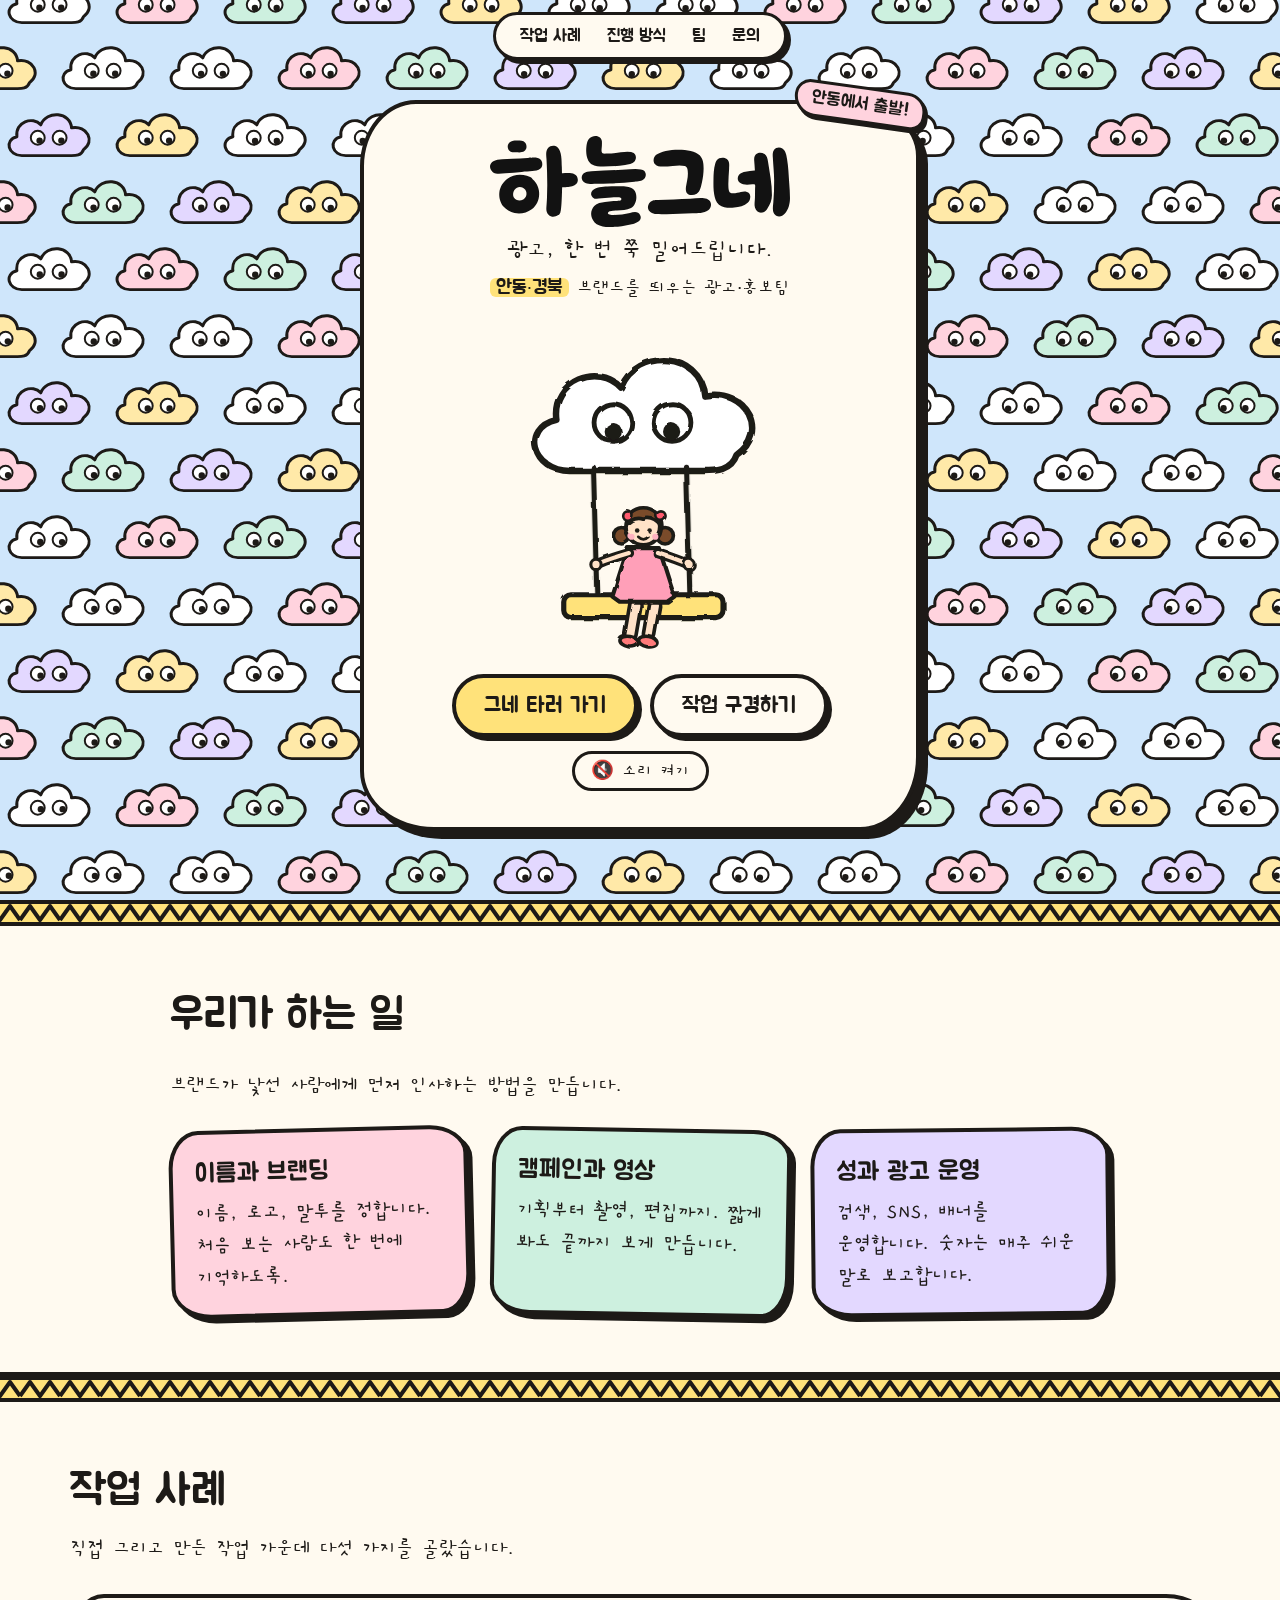
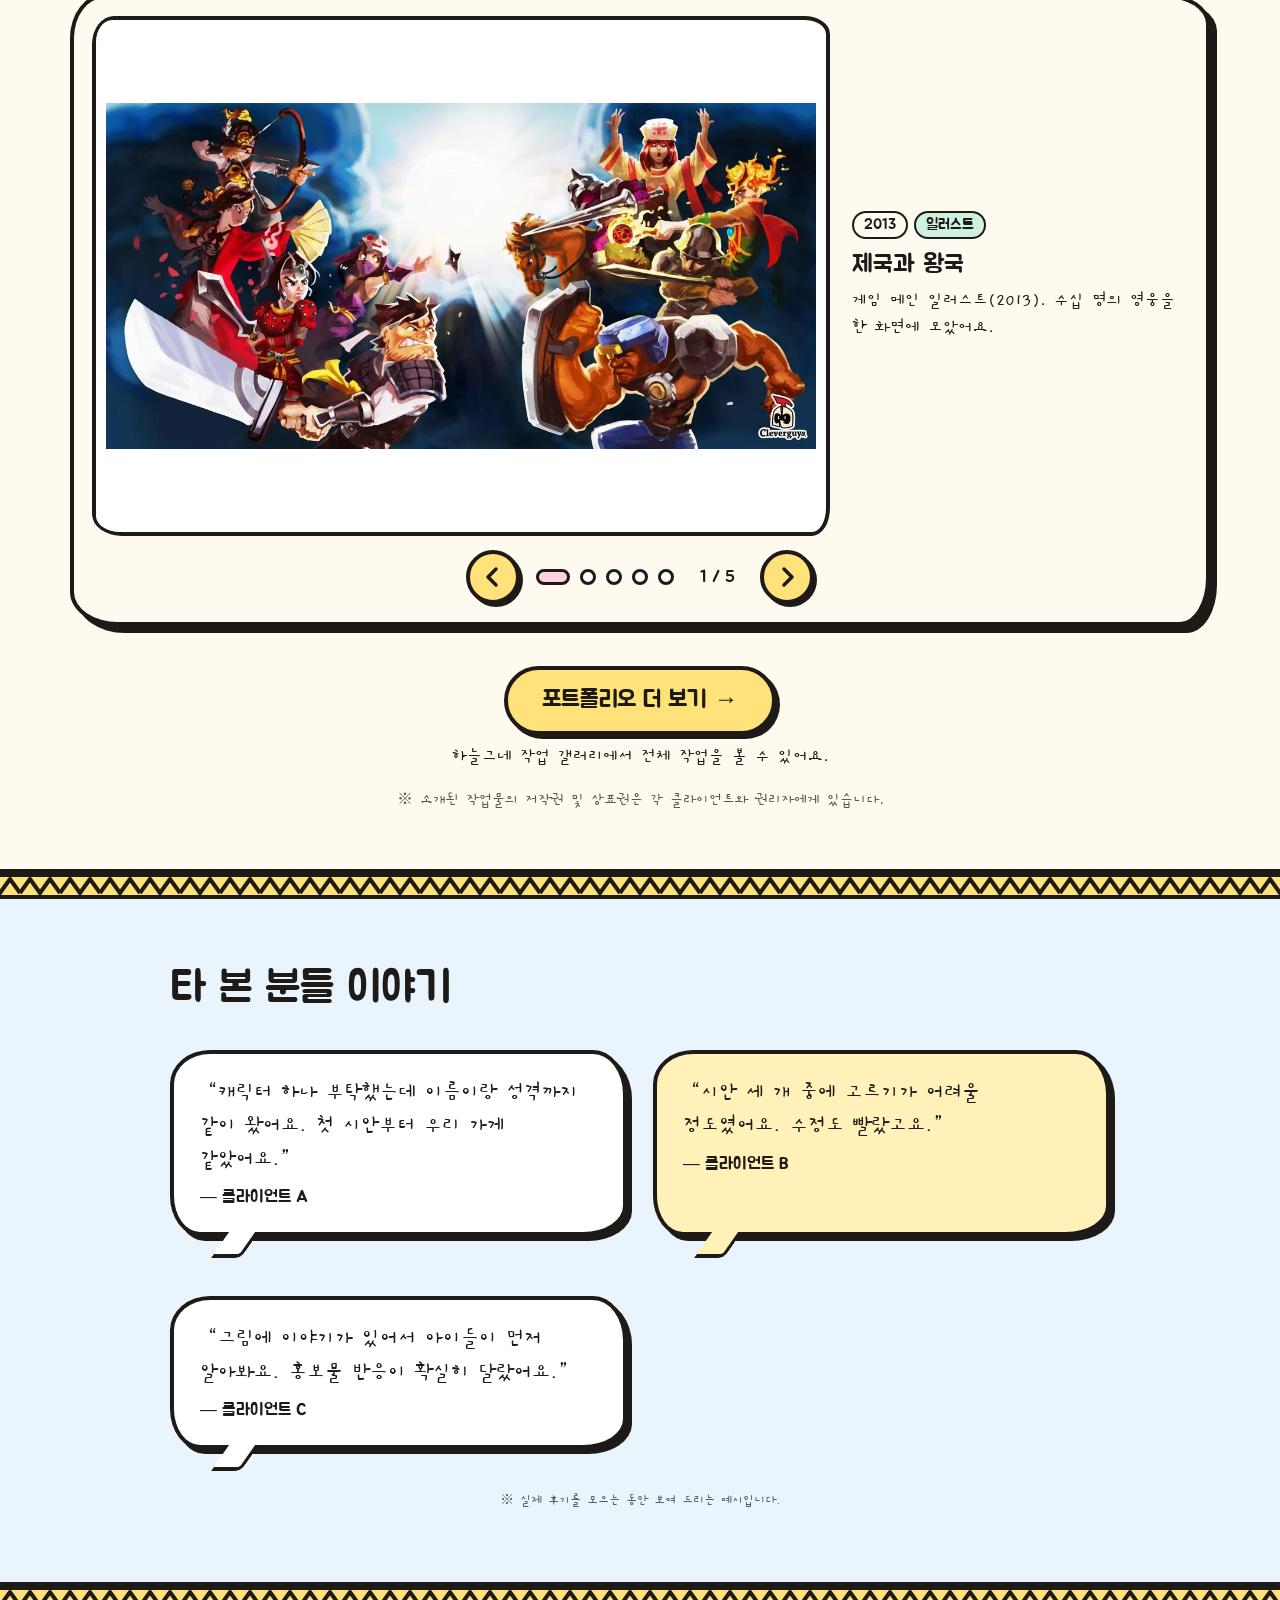
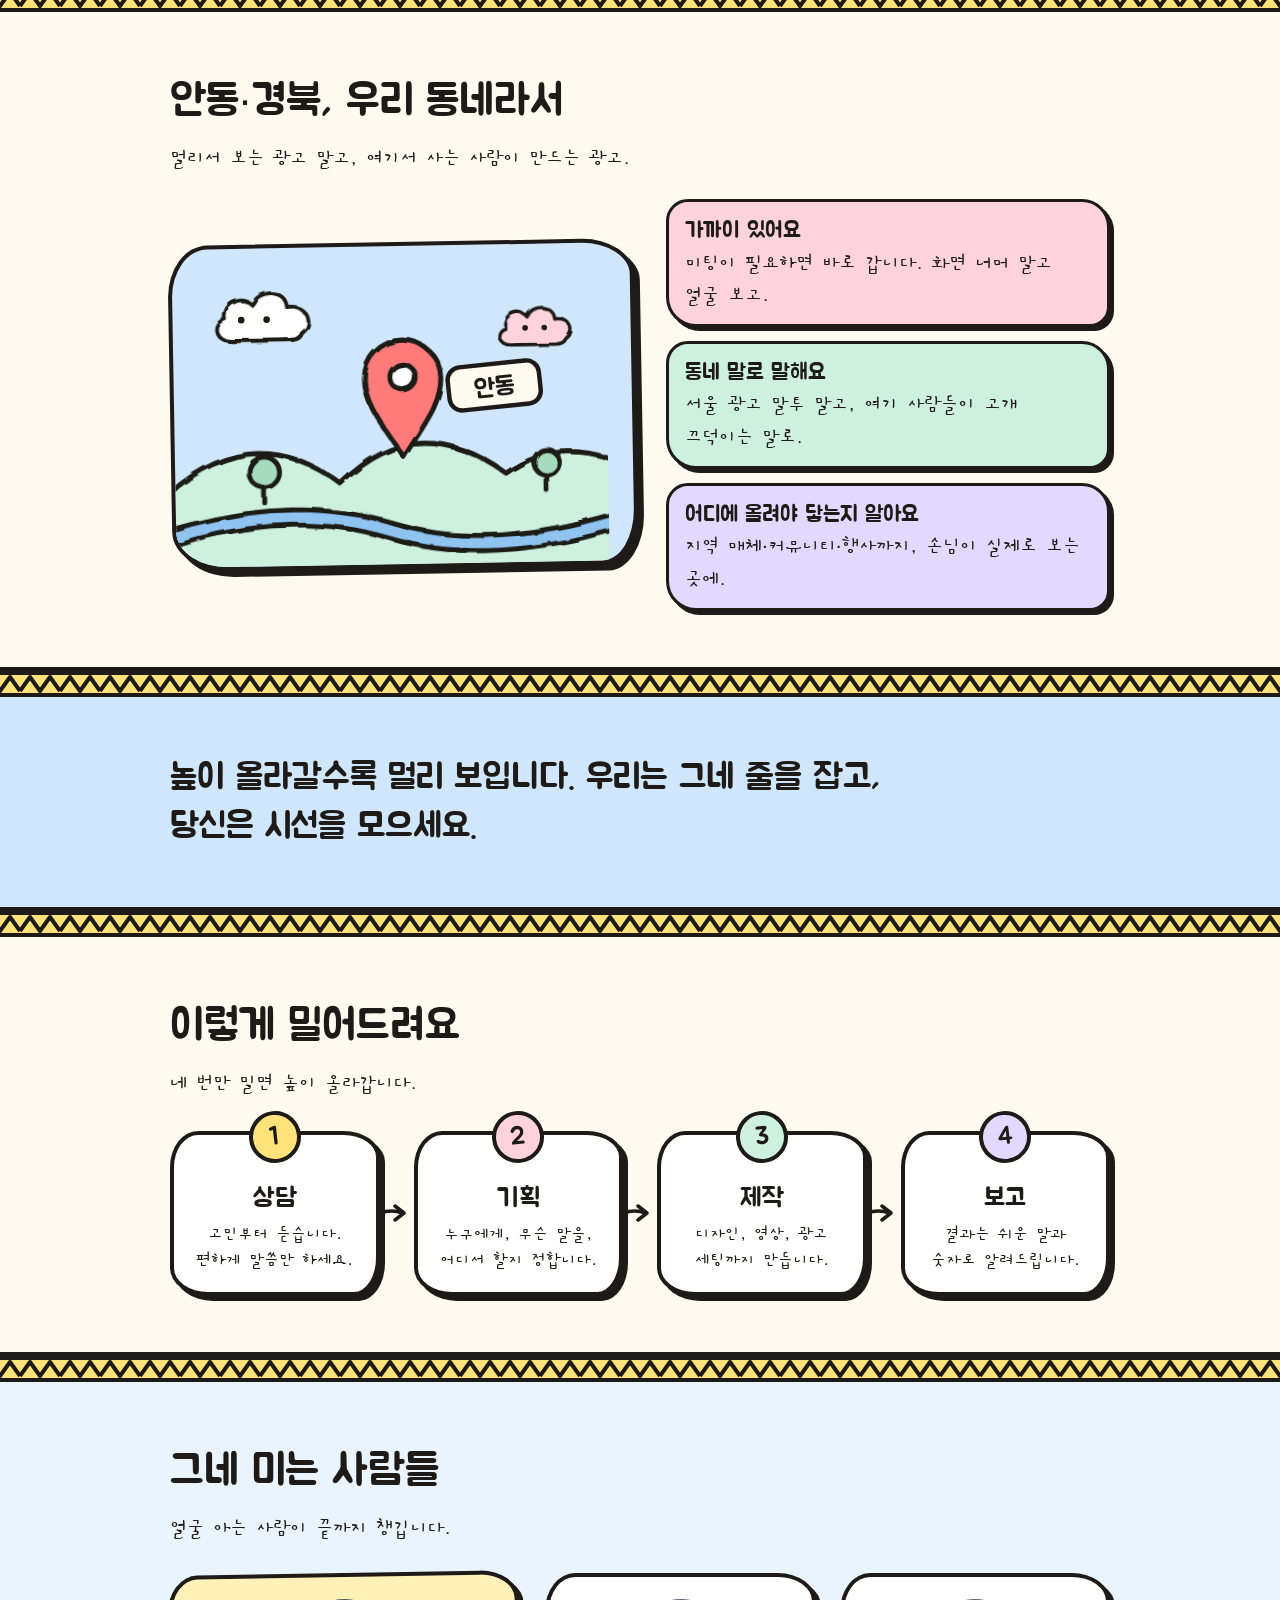
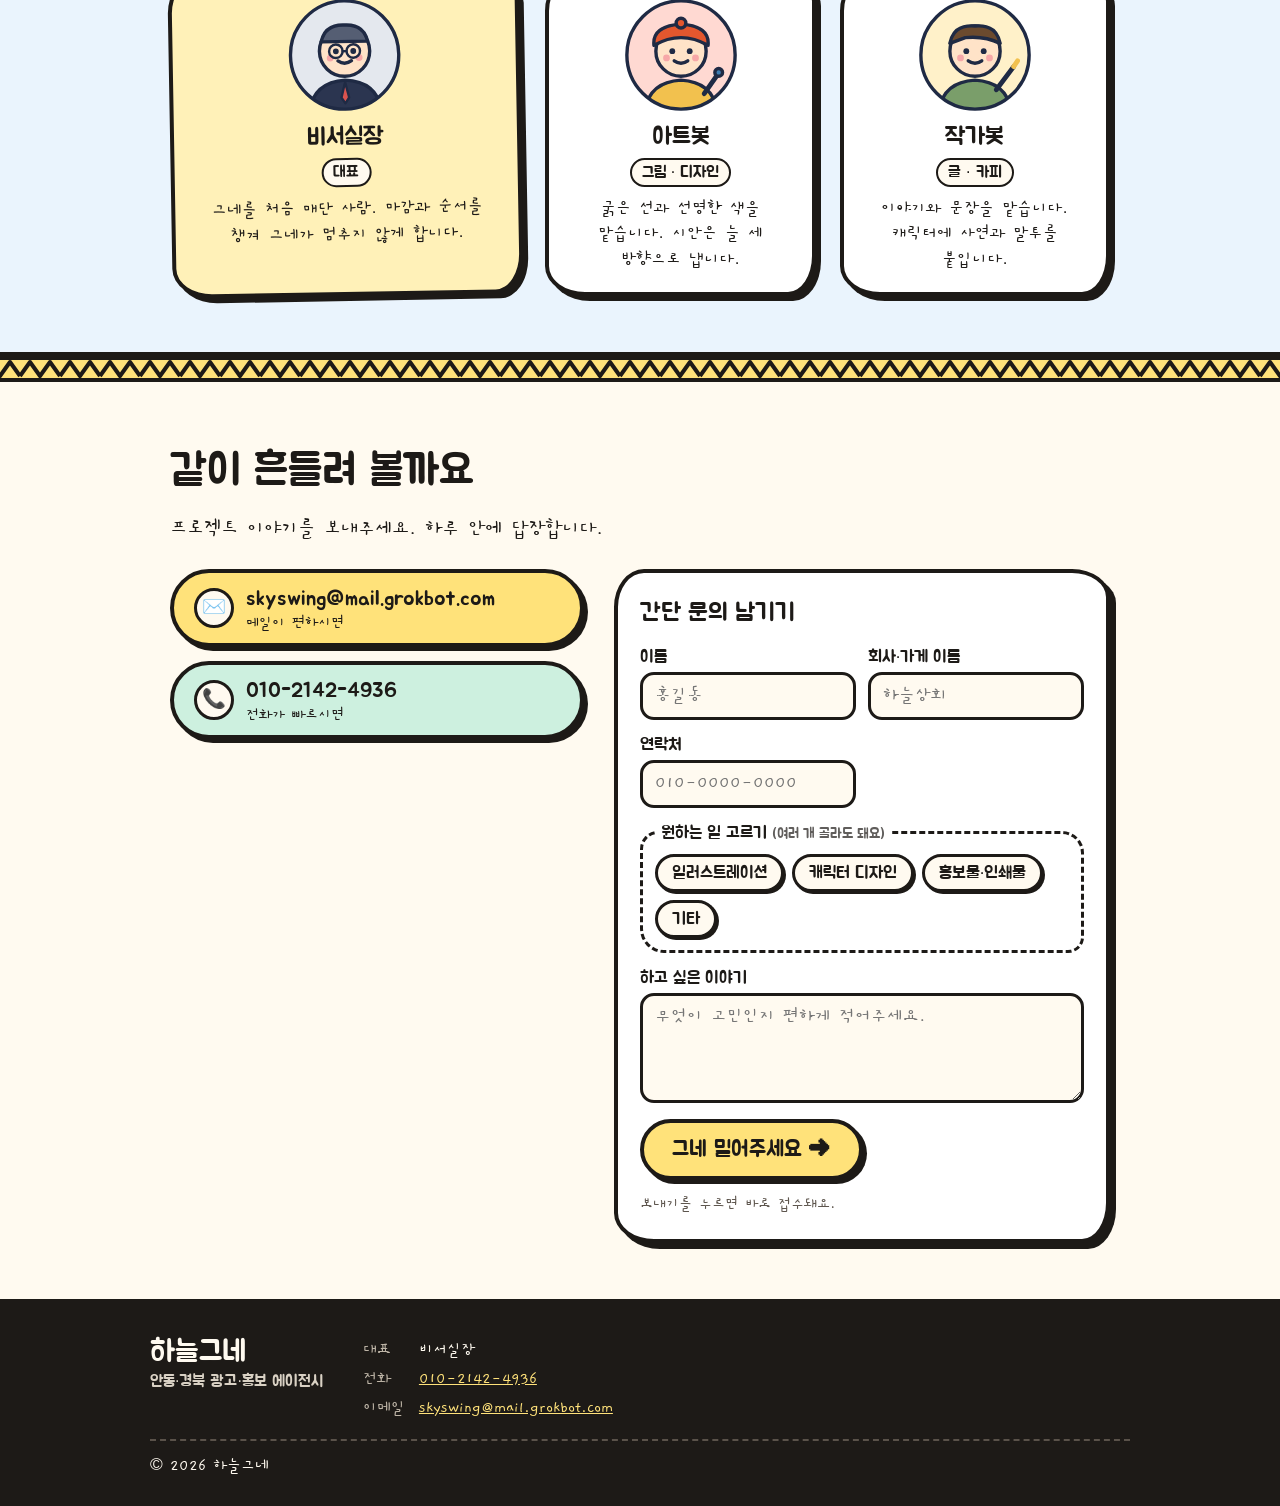
==== commit 7f4ed84d: "갤러리 페이지 추가, 캐러셀 가로 그림만" ====
--- a/index.html
+++ b/index.html
@@ -320,15 +320,7 @@
           <p class="desc">게임 메인 일러스트(2013). 수십 명의 영웅을 한 화면에 모았어요.</p>
         </figcaption>
       </figure>
-      <figure class="slide" role="group" aria-roledescription="slide" aria-label="2 / 5: Orangesprocket 스팀펑크 펜화" id="slide-2">
-        <div class="slide-img"><img src="assets/works/w-orange-720.webp" srcset="assets/works/w-orange-720.webp 720w, assets/works/w-orange-1200.webp 1200w" sizes="(min-width:980px) 780px, 92vw" width="1200" height="1600" loading="lazy" decoding="async" alt="흑백 스팀펑크 풍 디지털 펜화"></div>
-        <figcaption>
-          <p class="meta"><span class="chip">2020</span><span class="chip illu">일러스트</span></p>
-          <h3>스팀펑크 연작</h3>
-          <p class="desc">캐나다 OrangeSprocket 홍보용 펜화(2020). 선 하나로 만든 기계 세계예요.</p>
-        </figcaption>
-      </figure>
-      <figure class="slide" role="group" aria-roledescription="slide" aria-label="3 / 5: 판툰 도서관 배경" id="slide-3">
+      <figure class="slide" role="group" aria-roledescription="slide" aria-label="2 / 5: 판툰 도서관 배경" id="slide-2">
         <div class="slide-img"><img src="assets/works/w-library-720.webp" srcset="assets/works/w-library-720.webp 720w, assets/works/w-library-1200.webp 1200w" sizes="(min-width:980px) 780px, 92vw" width="1200" height="999" loading="lazy" decoding="async" alt="밝은 만화풍 도서관 배경 그림"></div>
         <figcaption>
           <p class="meta"><span class="chip illu">일러스트</span></p>
@@ -336,34 +328,42 @@
           <p class="desc">웹툰 앱 배경 일러스트(2014). 펼치면 이야기가 시작되는 방이에요.</p>
         </figcaption>
       </figure>
-      <figure class="slide" role="group" aria-roledescription="slide" aria-label="4 / 5: 게임 〈제국과 왕국〉 Flamewizard 카드" id="slide-4">
-        <div class="slide-img"><img src="assets/works/w-flame-720.webp" srcset="assets/works/w-flame-720.webp 720w, assets/works/w-flame-1200.webp 1200w" sizes="(min-width:980px) 780px, 92vw" width="1067" height="1600" loading="lazy" decoding="async" alt="불꽃을 다루는 마법사 캐릭터 카드"></div>
+      <figure class="slide" role="group" aria-roledescription="slide" aria-label="3 / 5: 브레드이발소" id="slide-3">
+        <div class="slide-img"><img src="assets/works/c-bread-720.webp" srcset="assets/works/c-bread-720.webp 720w, assets/works/c-bread-1200.webp 1200w" sizes="(min-width:980px) 780px, 92vw" width="1200" height="671" loading="lazy" decoding="async" alt="애니메이션 브레드이발소 장면: 브레드와 윌크가 성당 앞에 서 있는 모습"></div>
         <figcaption>
-          <p class="meta"><span class="chip">2013</span><span class="chip char">캐릭터</span></p>
-          <h3>Flamewizard</h3>
-          <p class="desc">게임 캐릭터 카드(2013). 불꽃이 곧 성격인 마법사예요.</p>
+          <p class="meta"><span class="chip illu">일러스트</span></p>
+          <h3>브레드이발소</h3>
+          <p class="desc">설명 준비 중이에요.</p>
         </figcaption>
       </figure>
-      <figure class="slide" role="group" aria-roledescription="slide" aria-label="5 / 5: 판툰 판다 캐릭터" id="slide-5">
-        <div class="slide-img"><img src="assets/works/w-panda-720.webp" srcset="assets/works/w-panda-720.webp 720w, assets/works/w-panda-1200.webp 1200w" sizes="(min-width:980px) 780px, 92vw" width="1154" height="1154" loading="lazy" decoding="async" alt="귀여운 판다 마스코트 캐릭터"></div>
+      <figure class="slide" role="group" aria-roledescription="slide" aria-label="4 / 5: 소름 아파트" id="slide-4">
+        <div class="slide-img"><img src="assets/works/c-goosebumps-720.webp" srcset="assets/works/c-goosebumps-720.webp 720w, assets/works/c-goosebumps-1200.webp 1200w" sizes="(min-width:980px) 780px, 92vw" width="1200" height="675" loading="lazy" decoding="async" alt="애니메이션 소름 아파트 세탁소의 두 남성 캐릭터가 대화하는 장면"></div>
         <figcaption>
           <p class="meta"><span class="chip char">캐릭터</span></p>
-          <h3>판툰 판다</h3>
-          <p class="desc">웹툰 앱 아이콘 캐릭터(2013~14). 작은 화면에서도 한눈에 알아보게 그렸어요.</p>
+          <h3>소름 아파트</h3>
+          <p class="desc">설명 준비 중이에요.</p>
         </figcaption>
       </figure>
+      <figure class="slide" role="group" aria-roledescription="slide" aria-label="5 / 5: 거북이와 용사들" id="slide-5">
+        <div class="slide-img"><img src="assets/works/c-turtle-720.webp" srcset="assets/works/c-turtle-720.webp 720w, assets/works/c-turtle-1200.webp 1200w" sizes="(min-width:980px) 780px, 92vw" width="1200" height="896" loading="lazy" decoding="async" alt="거대한 거북이 앞에서 화를 내는 세 명의 게임 용사 캐릭터 일러스트"></div>
+        <figcaption>
+          <p class="meta"><span class="chip illu">일러스트</span></p>
+          <h3>거북이와 용사들</h3>
+          <p class="desc">설명 준비 중이에요.</p>
+        </figcaption>
+      </figure>
     </div>
     </div>
     <div class="car-ctl">
       <button type="button" class="car-btn car-prev" aria-controls="car-track" aria-label="이전 작업"><svg viewBox="0 0 24 24" aria-hidden="true"><path d="M15 4 L7 12 L15 20" fill="none" stroke="#1d1a17" stroke-width="3.5" stroke-linecap="round" stroke-linejoin="round"/></svg></button>
-      <div class="car-dots" role="group" aria-label="슬라이드 선택"><button type="button" class="car-dot" data-i="0" aria-label="1번째 작업 보기: 게임 〈제국과 왕국〉 메인 일러스트" aria-controls="slide-1" aria-current="true"></button><button type="button" class="car-dot" data-i="1" aria-label="2번째 작업 보기: Orangesprocket 스팀펑크 펜화" aria-controls="slide-2" aria-current="false"></button><button type="button" class="car-dot" data-i="2" aria-label="3번째 작업 보기: 판툰 도서관 배경" aria-controls="slide-3" aria-current="false"></button><button type="button" class="car-dot" data-i="3" aria-label="4번째 작업 보기: 게임 〈제국과 왕국〉 Flamewizard 카드" aria-controls="slide-4" aria-current="false"></button><button type="button" class="car-dot" data-i="4" aria-label="5번째 작업 보기: 판툰 판다 캐릭터" aria-controls="slide-5" aria-current="false"></button></div>
+      <div class="car-dots" role="group" aria-label="슬라이드 선택"><button type="button" class="car-dot" data-i="0" aria-label="1번째 작업 보기: 게임 〈제국과 왕국〉 메인 일러스트" aria-controls="slide-1" aria-current="true"></button><button type="button" class="car-dot" data-i="1" aria-label="2번째 작업 보기: 판툰 도서관 배경" aria-controls="slide-2" aria-current="false"></button><button type="button" class="car-dot" data-i="2" aria-label="3번째 작업 보기: 브레드이발소" aria-controls="slide-3" aria-current="false"></button><button type="button" class="car-dot" data-i="3" aria-label="4번째 작업 보기: 소름 아파트" aria-controls="slide-4" aria-current="false"></button><button type="button" class="car-dot" data-i="4" aria-label="5번째 작업 보기: 거북이와 용사들" aria-controls="slide-5" aria-current="false"></button></div>
       <span class="car-count" aria-live="polite" aria-atomic="true">1 / 5</span>
       <button type="button" class="car-btn car-next" aria-controls="car-track" aria-label="다음 작업"><svg viewBox="0 0 24 24" aria-hidden="true"><path d="M9 4 L17 12 L9 20" fill="none" stroke="#1d1a17" stroke-width="3.5" stroke-linecap="round" stroke-linejoin="round"/></svg></button>
     </div>
   </div>
   <div class="more">
-    <a class="btn" href="https://docs.google.com/presentation/d/1q1xuxjuLV2_f1vMxl2vSpOtYxfI-D3rfFukRiZ2JWzM/view" target="_blank" rel="noopener">포트폴리오 더 보기 <span aria-hidden="true">↗</span></a>
-    <p class="more-note">Google 슬라이드로 전체 포트폴리오가 새 창에서 열려요.</p>
+    <a class="btn" href="gallery.html">포트폴리오 더 보기 <span aria-hidden="true">→</span></a>
+    <p class="more-note">하늘그네 작업 갤러리에서 전체 작업을 볼 수 있어요.</p>
   </div>
   <p class="rights">※ 소개된 작업물의 저작권 및 상표권은 각 클라이언트와 권리자에게 있습니다.</p>
 </div></section>
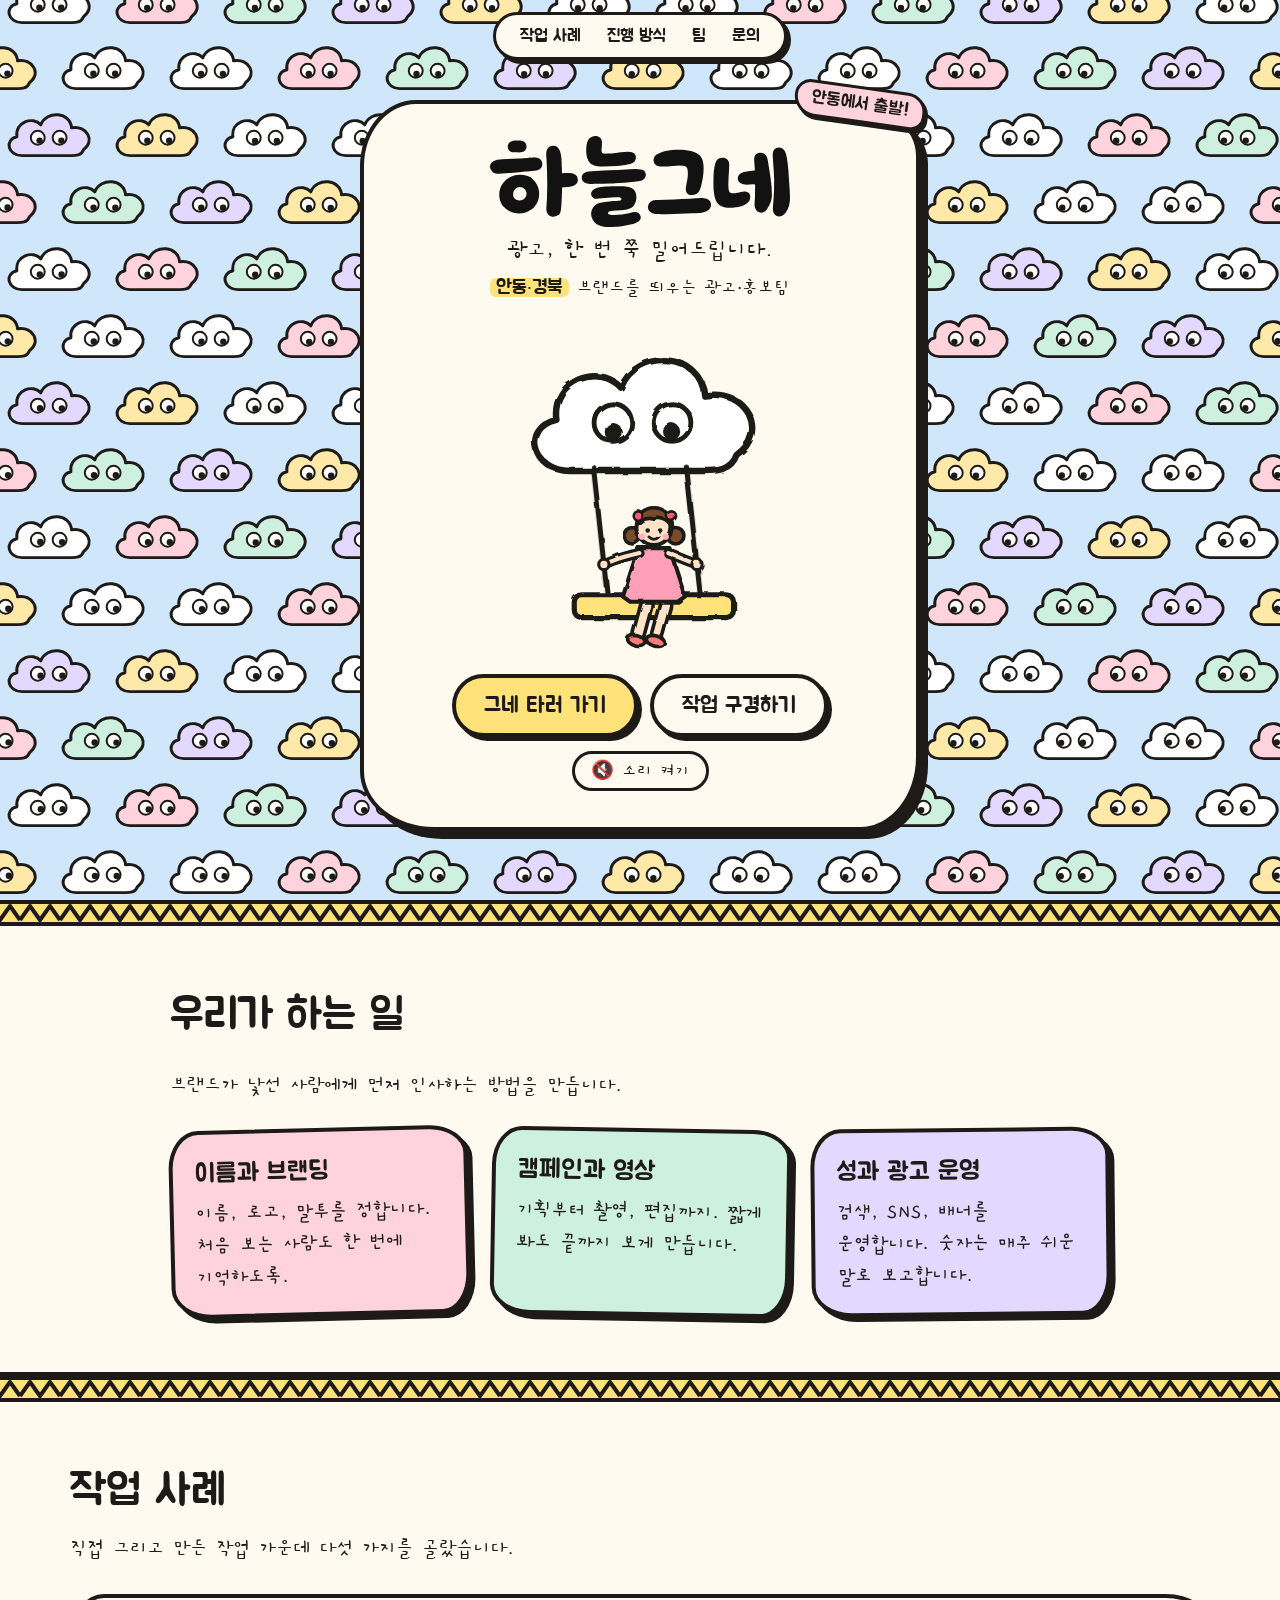
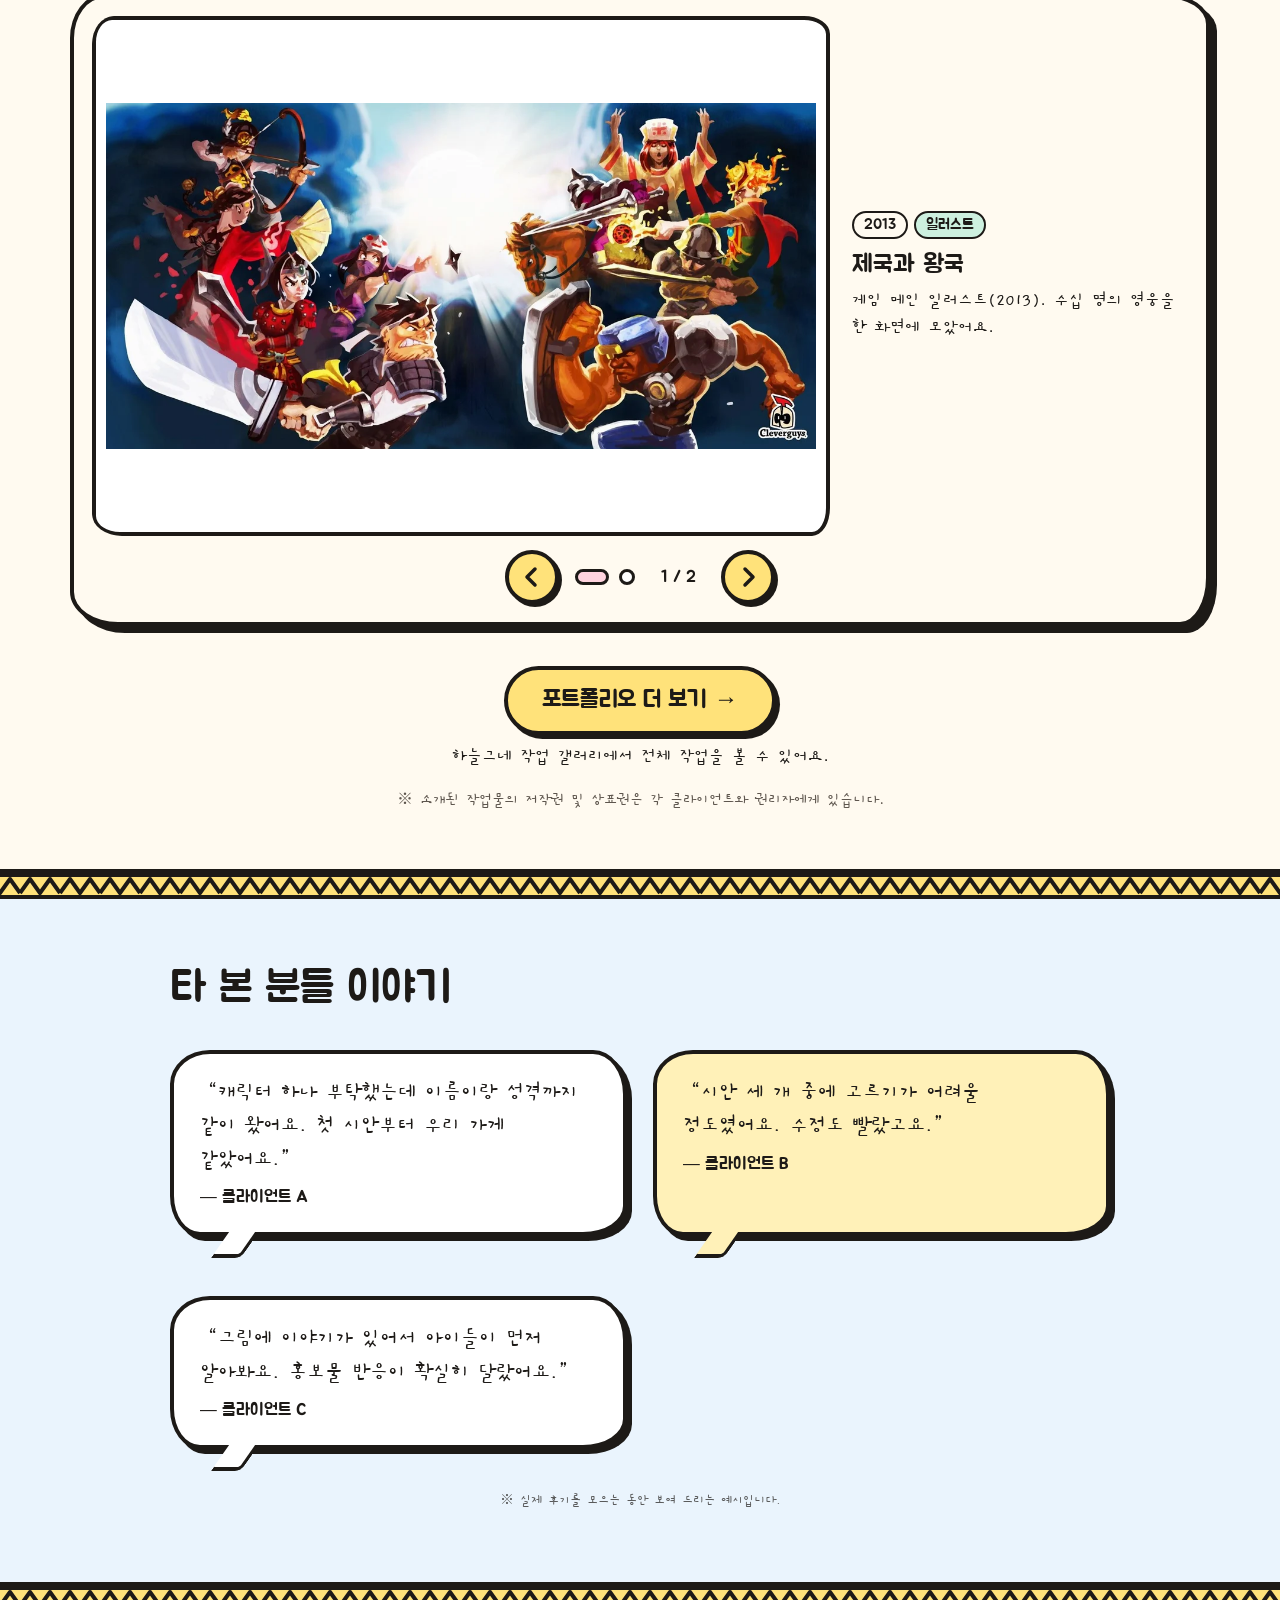
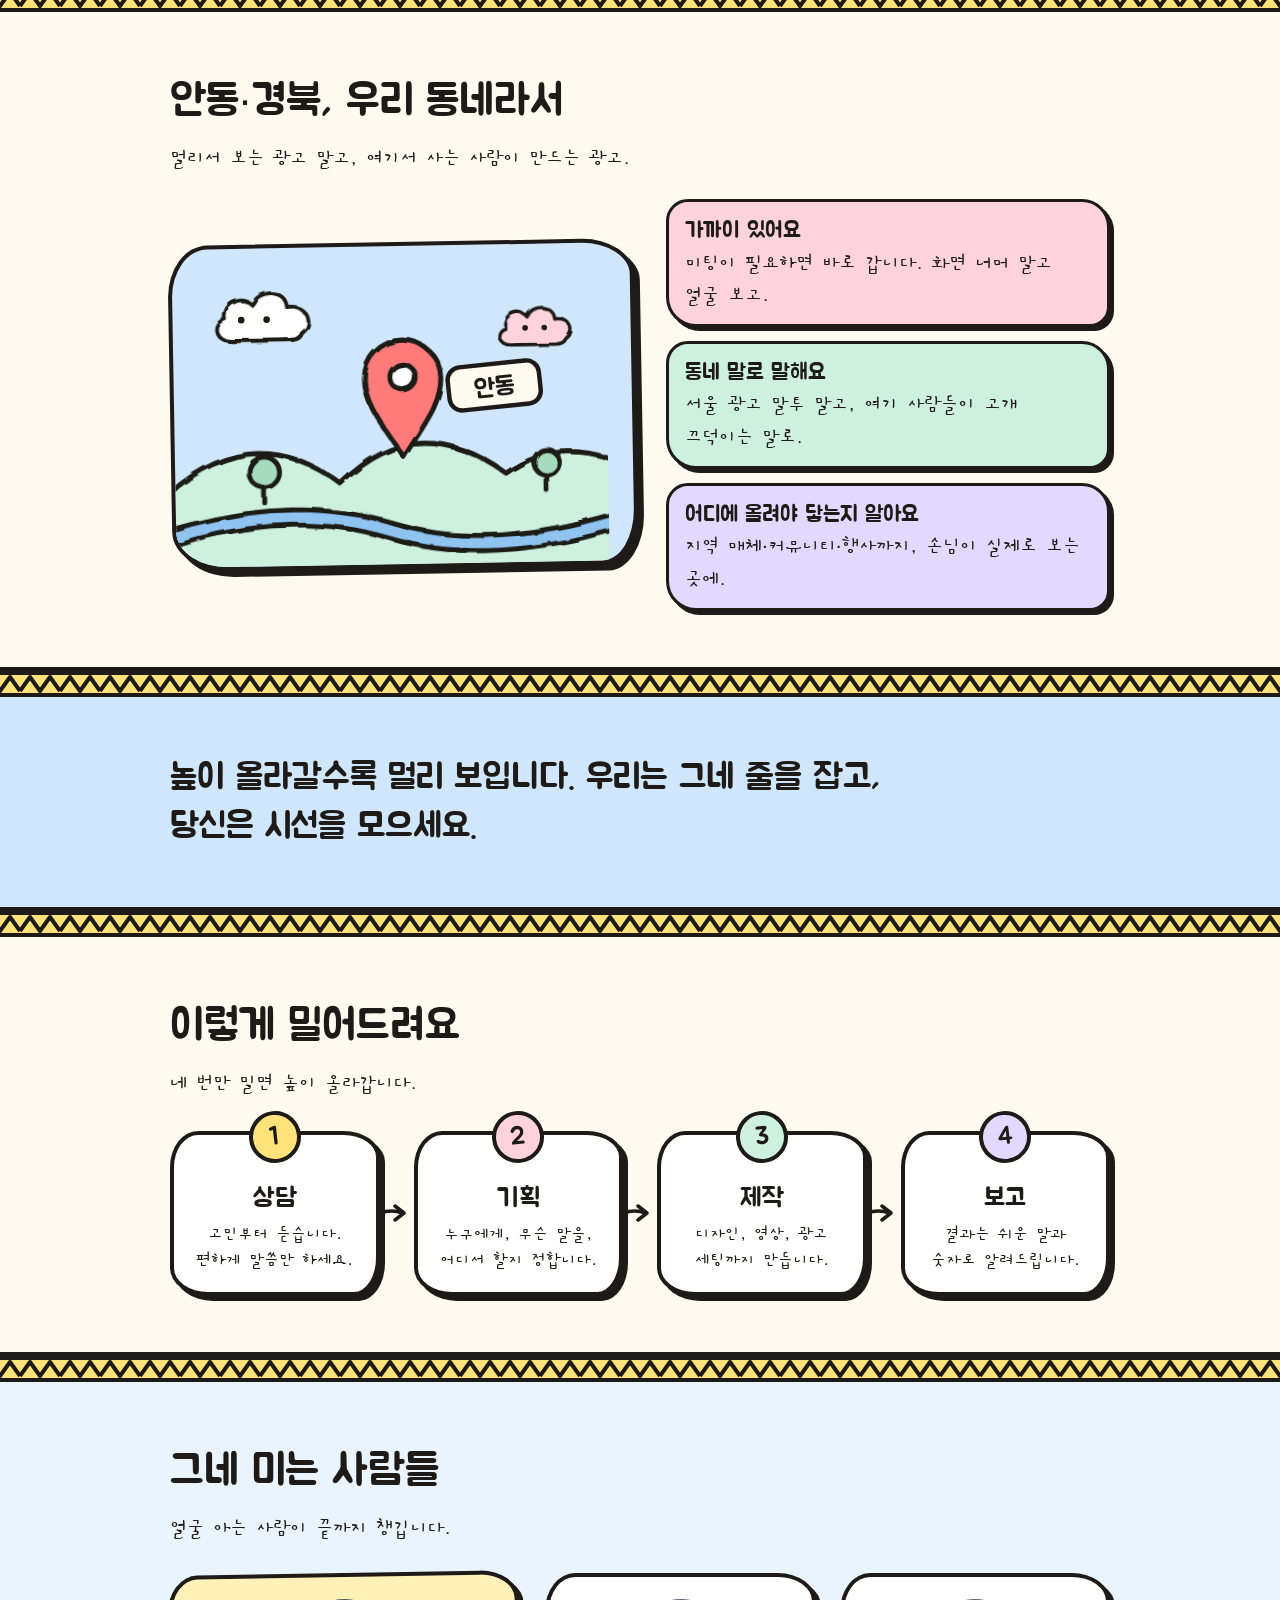
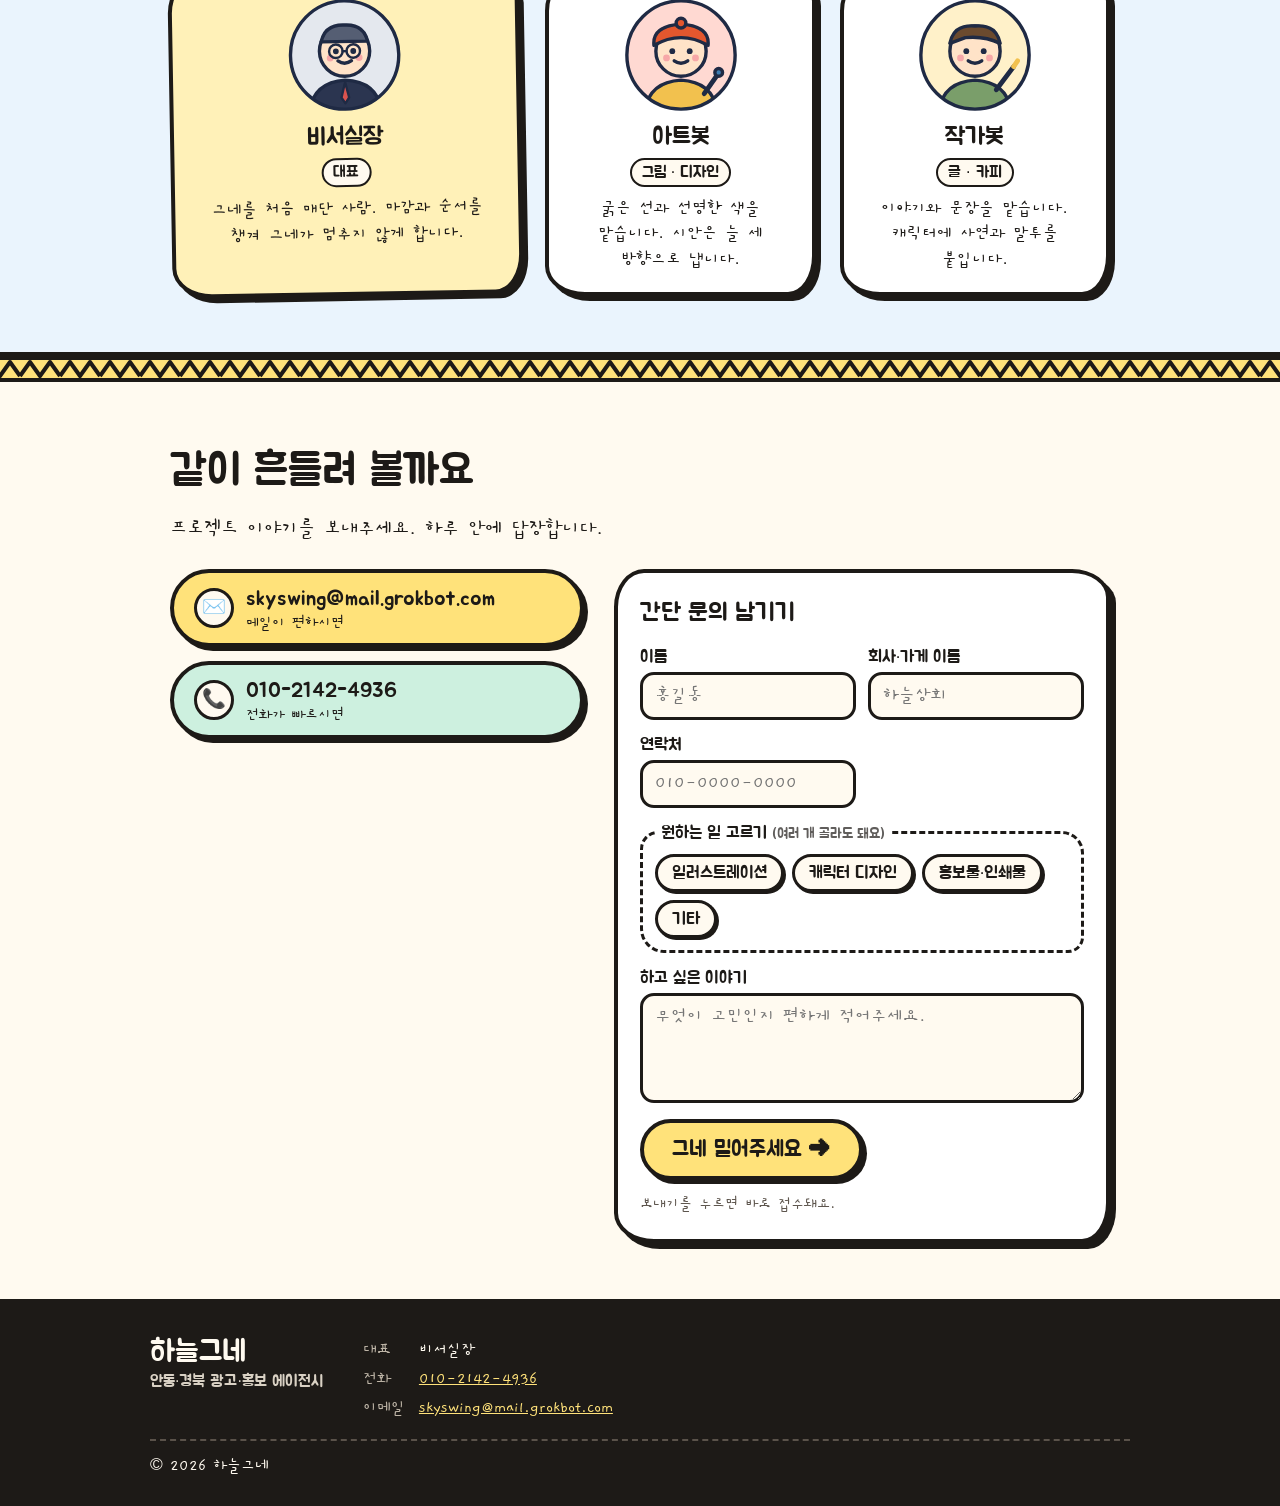
==== commit fde740e9: "Remove 3 works and card back; update captions" ====
--- a/index.html
+++ b/index.html
@@ -312,7 +312,7 @@
   <div class="car" id="car" role="region" aria-roledescription="carousel" aria-label="대표 작업 슬라이드">
     <div class="car-view" tabindex="0" aria-label="작업 슬라이드. 좌우 화살표 키로 넘길 수 있어요">
     <div class="car-track" id="car-track">
-      <figure class="slide" role="group" aria-roledescription="slide" aria-label="1 / 5: 게임 〈제국과 왕국〉 메인 일러스트" id="slide-1">
+      <figure class="slide" role="group" aria-roledescription="slide" aria-label="1 / 2: 게임 〈제국과 왕국〉 메인 일러스트" id="slide-1">
         <div class="slide-img"><img src="assets/works/w-empire-720.webp" srcset="assets/works/w-empire-720.webp 720w, assets/works/w-empire-1200.webp 1200w" sizes="(min-width:980px) 780px, 92vw" width="1200" height="585" loading="lazy" decoding="async" alt="동서양 판타지 전사들의 대결을 그린 게임 메인 일러스트"></div>
         <figcaption>
           <p class="meta"><span class="chip">2013</span><span class="chip illu">일러스트</span></p>
@@ -320,7 +320,7 @@
           <p class="desc">게임 메인 일러스트(2013). 수십 명의 영웅을 한 화면에 모았어요.</p>
         </figcaption>
       </figure>
-      <figure class="slide" role="group" aria-roledescription="slide" aria-label="2 / 5: 판툰 도서관 배경" id="slide-2">
+      <figure class="slide" role="group" aria-roledescription="slide" aria-label="2 / 2: 판툰 도서관 배경" id="slide-2">
         <div class="slide-img"><img src="assets/works/w-library-720.webp" srcset="assets/works/w-library-720.webp 720w, assets/works/w-library-1200.webp 1200w" sizes="(min-width:980px) 780px, 92vw" width="1200" height="999" loading="lazy" decoding="async" alt="밝은 만화풍 도서관 배경 그림"></div>
         <figcaption>
           <p class="meta"><span class="chip illu">일러스트</span></p>
@@ -328,36 +328,12 @@
           <p class="desc">웹툰 앱 배경 일러스트(2014). 펼치면 이야기가 시작되는 방이에요.</p>
         </figcaption>
       </figure>
-      <figure class="slide" role="group" aria-roledescription="slide" aria-label="3 / 5: 브레드이발소" id="slide-3">
-        <div class="slide-img"><img src="assets/works/c-bread-720.webp" srcset="assets/works/c-bread-720.webp 720w, assets/works/c-bread-1200.webp 1200w" sizes="(min-width:980px) 780px, 92vw" width="1200" height="671" loading="lazy" decoding="async" alt="애니메이션 브레드이발소 장면: 브레드와 윌크가 성당 앞에 서 있는 모습"></div>
-        <figcaption>
-          <p class="meta"><span class="chip illu">일러스트</span></p>
-          <h3>브레드이발소</h3>
-          <p class="desc">설명 준비 중이에요.</p>
-        </figcaption>
-      </figure>
-      <figure class="slide" role="group" aria-roledescription="slide" aria-label="4 / 5: 소름 아파트" id="slide-4">
-        <div class="slide-img"><img src="assets/works/c-goosebumps-720.webp" srcset="assets/works/c-goosebumps-720.webp 720w, assets/works/c-goosebumps-1200.webp 1200w" sizes="(min-width:980px) 780px, 92vw" width="1200" height="675" loading="lazy" decoding="async" alt="애니메이션 소름 아파트 세탁소의 두 남성 캐릭터가 대화하는 장면"></div>
-        <figcaption>
-          <p class="meta"><span class="chip char">캐릭터</span></p>
-          <h3>소름 아파트</h3>
-          <p class="desc">설명 준비 중이에요.</p>
-        </figcaption>
-      </figure>
-      <figure class="slide" role="group" aria-roledescription="slide" aria-label="5 / 5: 거북이와 용사들" id="slide-5">
-        <div class="slide-img"><img src="assets/works/c-turtle-720.webp" srcset="assets/works/c-turtle-720.webp 720w, assets/works/c-turtle-1200.webp 1200w" sizes="(min-width:980px) 780px, 92vw" width="1200" height="896" loading="lazy" decoding="async" alt="거대한 거북이 앞에서 화를 내는 세 명의 게임 용사 캐릭터 일러스트"></div>
-        <figcaption>
-          <p class="meta"><span class="chip illu">일러스트</span></p>
-          <h3>거북이와 용사들</h3>
-          <p class="desc">설명 준비 중이에요.</p>
-        </figcaption>
-      </figure>
     </div>
     </div>
     <div class="car-ctl">
       <button type="button" class="car-btn car-prev" aria-controls="car-track" aria-label="이전 작업"><svg viewBox="0 0 24 24" aria-hidden="true"><path d="M15 4 L7 12 L15 20" fill="none" stroke="#1d1a17" stroke-width="3.5" stroke-linecap="round" stroke-linejoin="round"/></svg></button>
-      <div class="car-dots" role="group" aria-label="슬라이드 선택"><button type="button" class="car-dot" data-i="0" aria-label="1번째 작업 보기: 게임 〈제국과 왕국〉 메인 일러스트" aria-controls="slide-1" aria-current="true"></button><button type="button" class="car-dot" data-i="1" aria-label="2번째 작업 보기: 판툰 도서관 배경" aria-controls="slide-2" aria-current="false"></button><button type="button" class="car-dot" data-i="2" aria-label="3번째 작업 보기: 브레드이발소" aria-controls="slide-3" aria-current="false"></button><button type="button" class="car-dot" data-i="3" aria-label="4번째 작업 보기: 소름 아파트" aria-controls="slide-4" aria-current="false"></button><button type="button" class="car-dot" data-i="4" aria-label="5번째 작업 보기: 거북이와 용사들" aria-controls="slide-5" aria-current="false"></button></div>
-      <span class="car-count" aria-live="polite" aria-atomic="true">1 / 5</span>
+      <div class="car-dots" role="group" aria-label="슬라이드 선택"><button type="button" class="car-dot" data-i="0" aria-label="1번째 작업 보기: 게임 〈제국과 왕국〉 메인 일러스트" aria-controls="slide-1" aria-current="true"></button><button type="button" class="car-dot" data-i="1" aria-label="2번째 작업 보기: 판툰 도서관 배경" aria-controls="slide-2" aria-current="false"></button></div>
+      <span class="car-count" aria-live="polite" aria-atomic="true">1 / 2</span>
       <button type="button" class="car-btn car-next" aria-controls="car-track" aria-label="다음 작업"><svg viewBox="0 0 24 24" aria-hidden="true"><path d="M9 4 L17 12 L9 20" fill="none" stroke="#1d1a17" stroke-width="3.5" stroke-linecap="round" stroke-linejoin="round"/></svg></button>
     </div>
   </div>
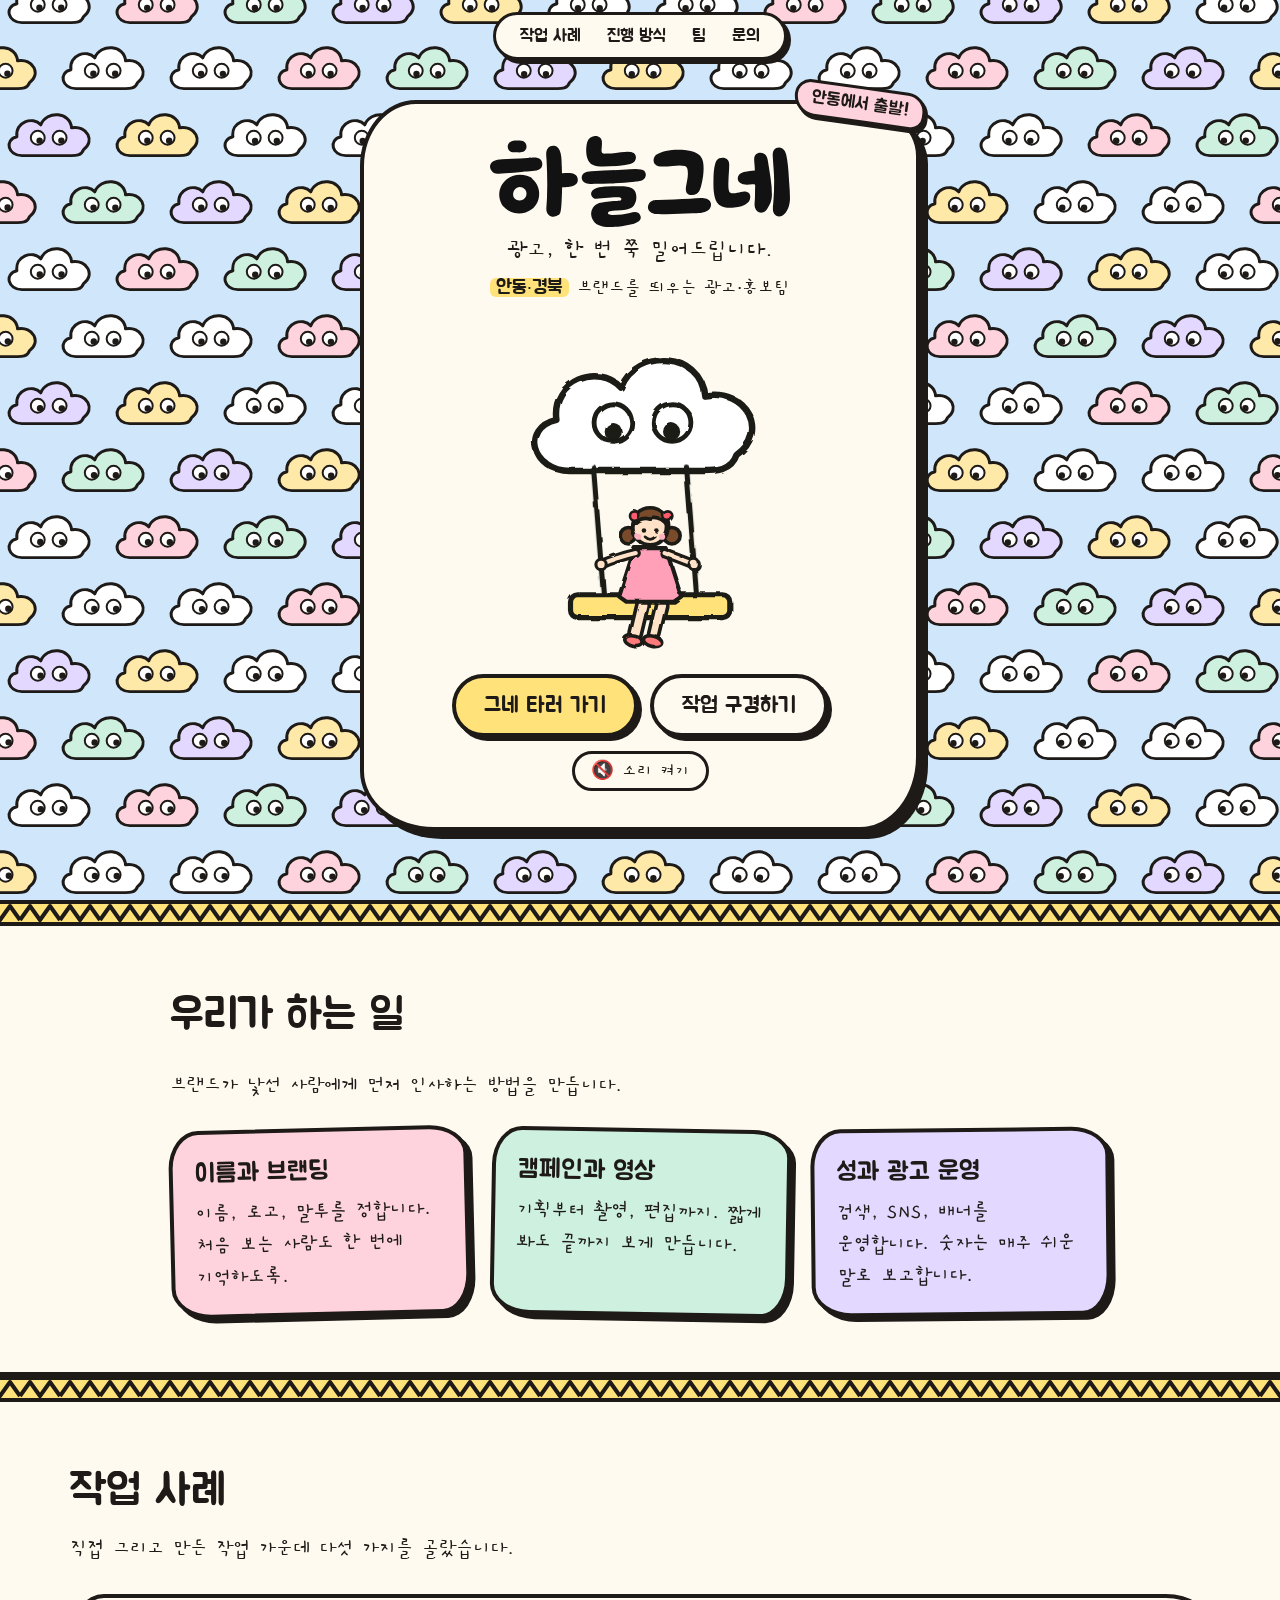
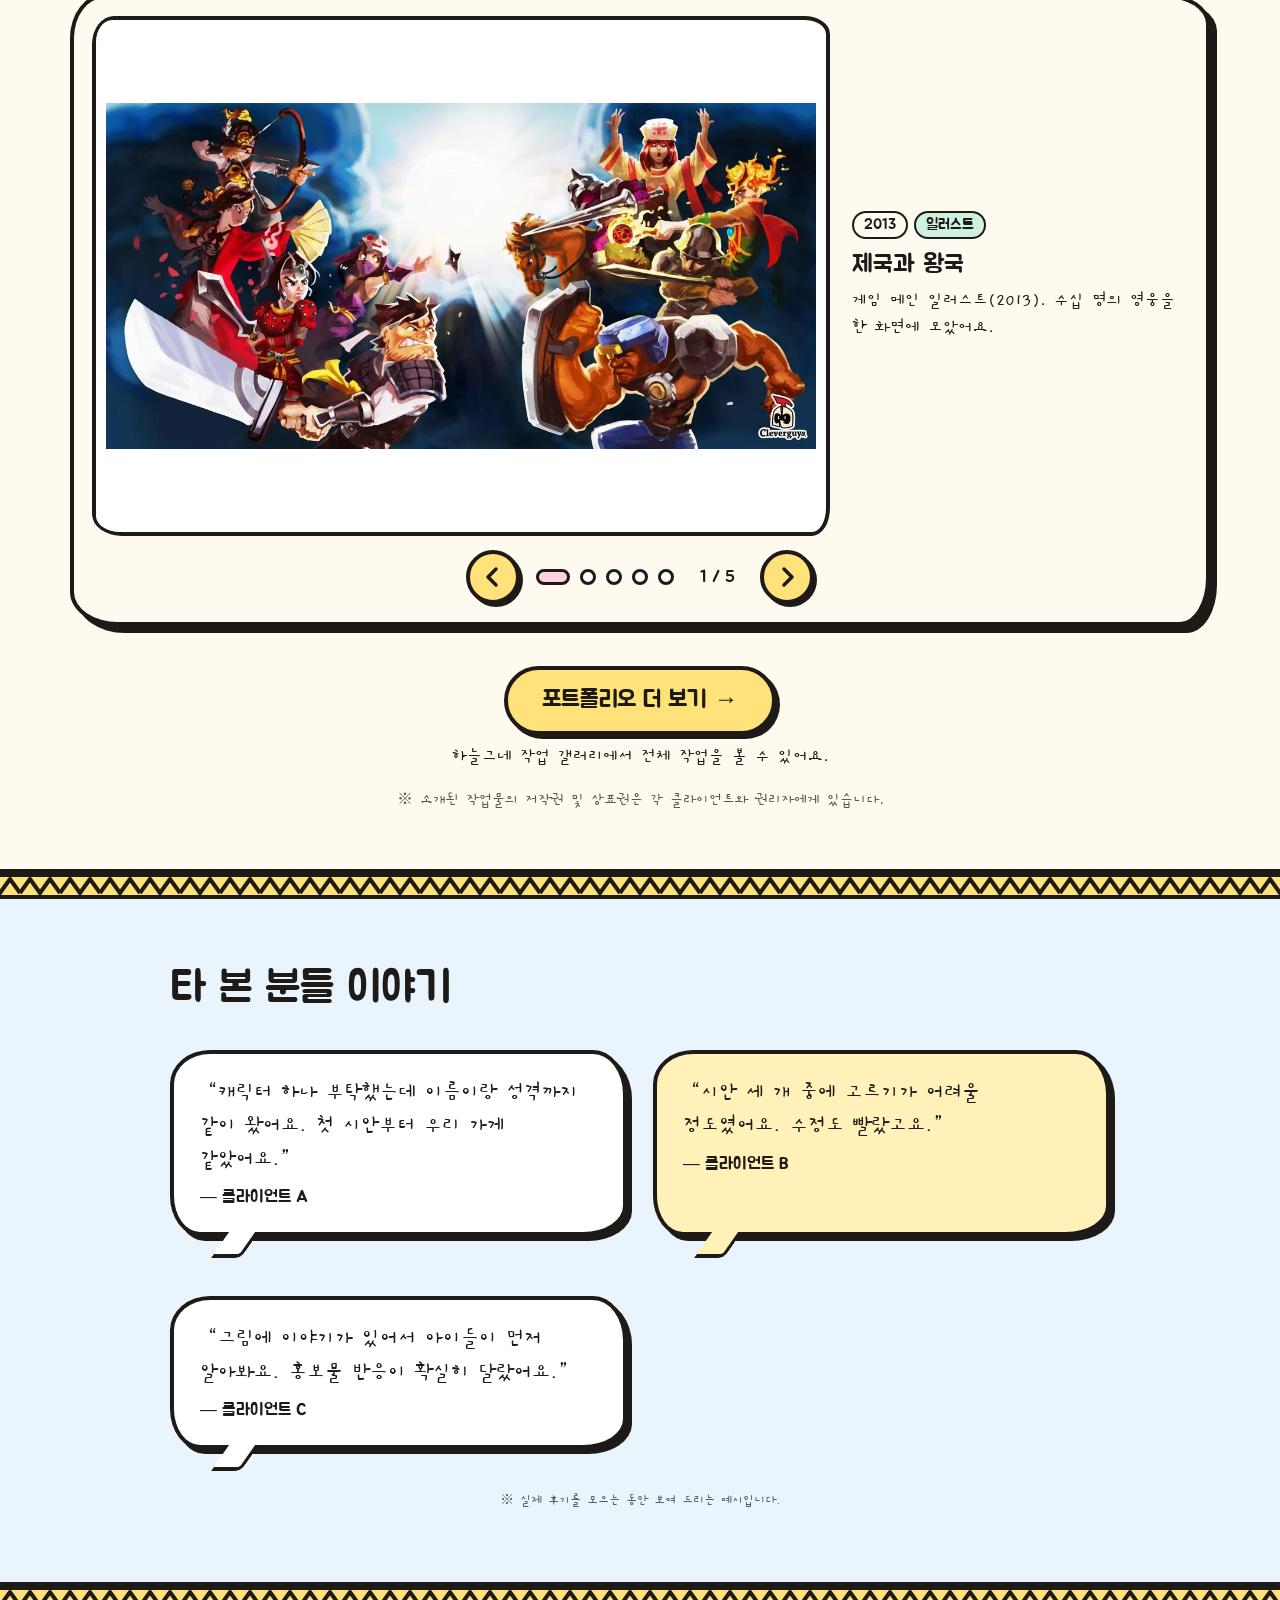
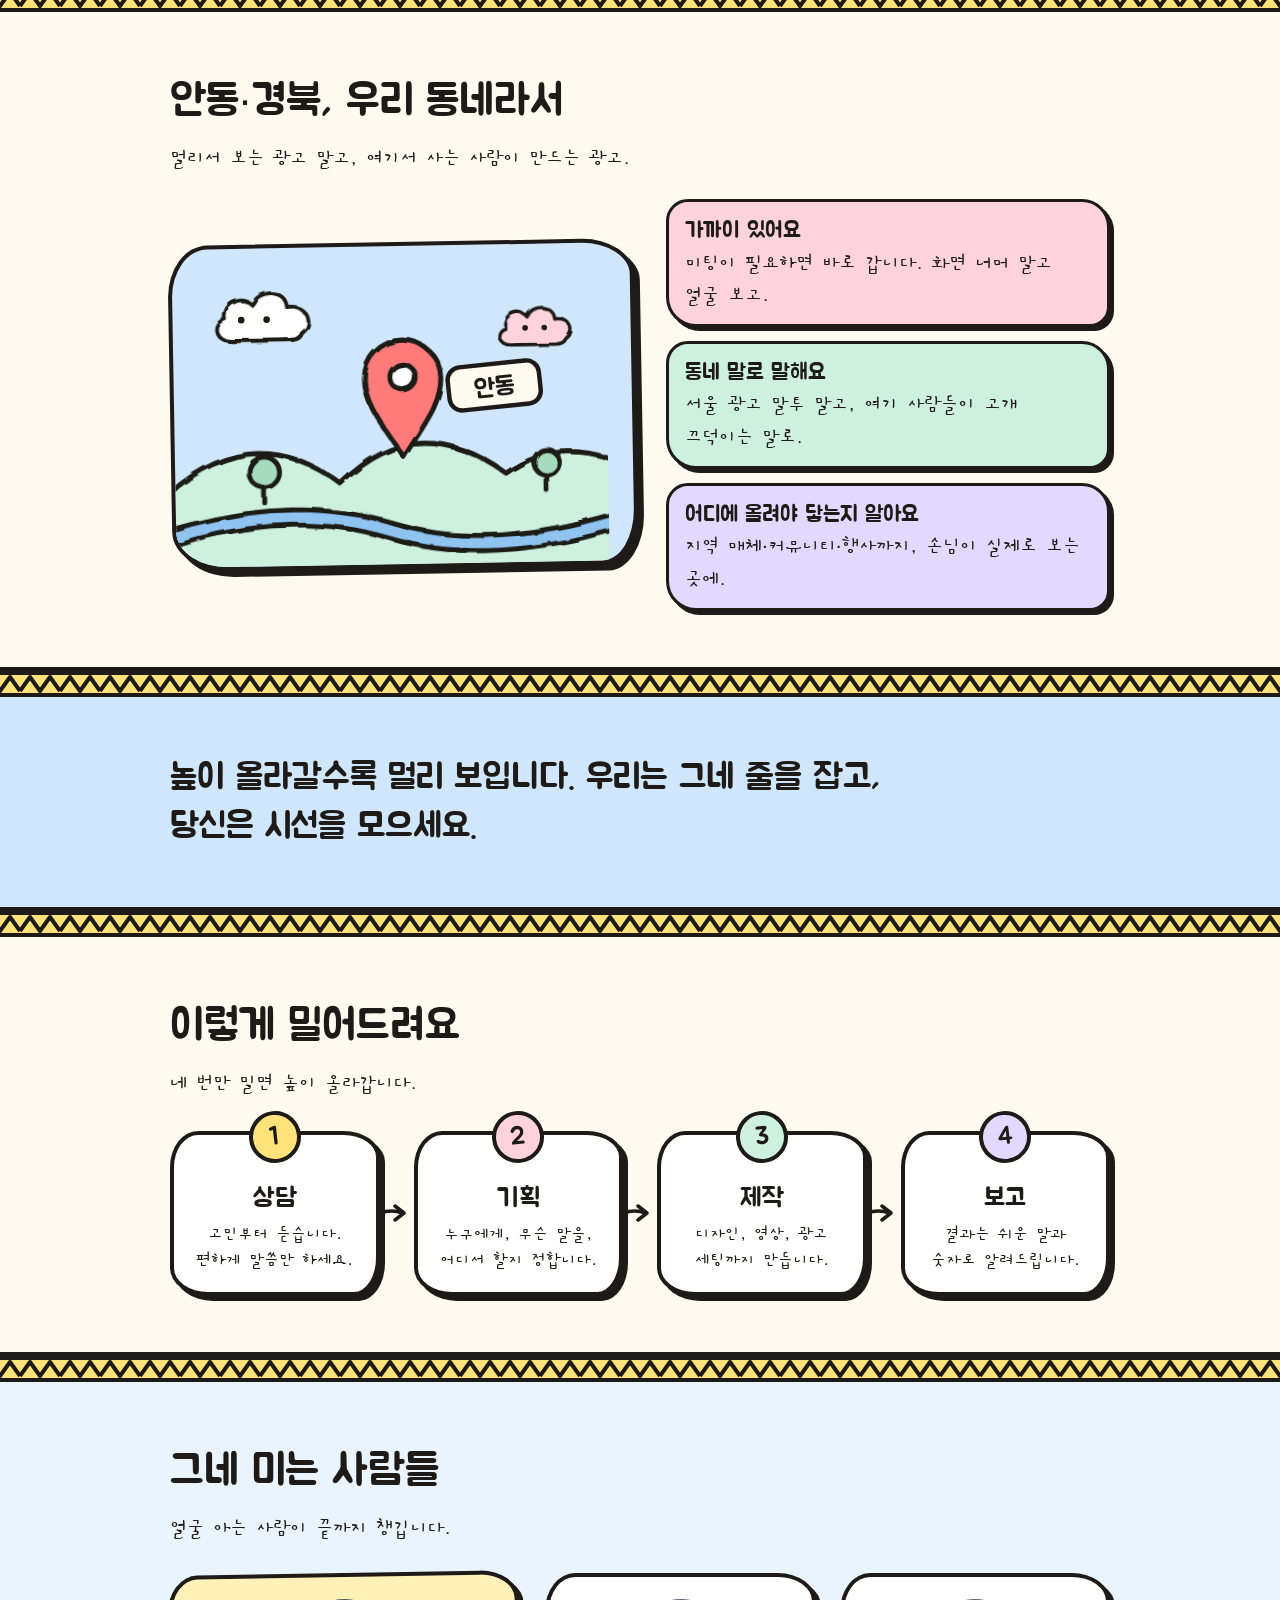
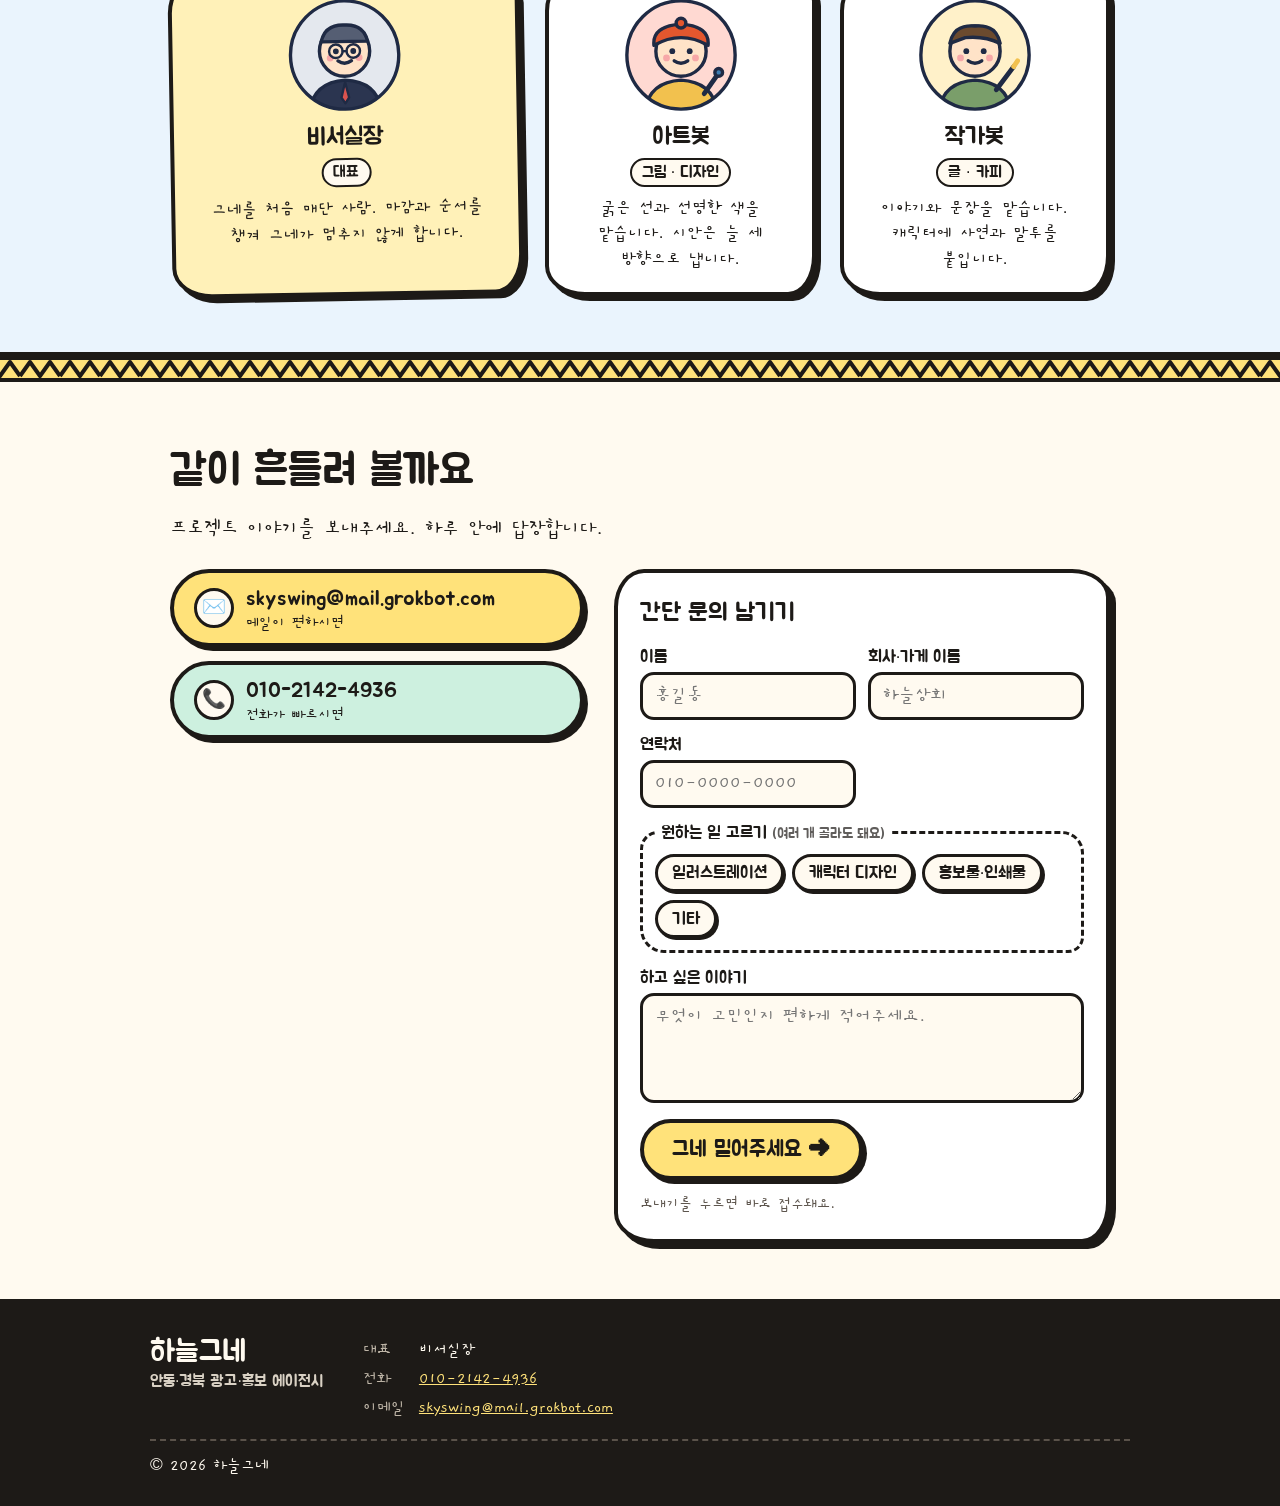
==== commit ecaa7ad5: "Gallery: add full portfolio, web section; restore 3 works" ====
--- a/index.html
+++ b/index.html
@@ -312,7 +312,7 @@
   <div class="car" id="car" role="region" aria-roledescription="carousel" aria-label="대표 작업 슬라이드">
     <div class="car-view" tabindex="0" aria-label="작업 슬라이드. 좌우 화살표 키로 넘길 수 있어요">
     <div class="car-track" id="car-track">
-      <figure class="slide" role="group" aria-roledescription="slide" aria-label="1 / 2: 게임 〈제국과 왕국〉 메인 일러스트" id="slide-1">
+      <figure class="slide" role="group" aria-roledescription="slide" aria-label="1 / 5: 게임 〈제국과 왕국〉 메인 일러스트" id="slide-1">
         <div class="slide-img"><img src="assets/works/w-empire-720.webp" srcset="assets/works/w-empire-720.webp 720w, assets/works/w-empire-1200.webp 1200w" sizes="(min-width:980px) 780px, 92vw" width="1200" height="585" loading="lazy" decoding="async" alt="동서양 판타지 전사들의 대결을 그린 게임 메인 일러스트"></div>
         <figcaption>
           <p class="meta"><span class="chip">2013</span><span class="chip illu">일러스트</span></p>
@@ -320,7 +320,7 @@
           <p class="desc">게임 메인 일러스트(2013). 수십 명의 영웅을 한 화면에 모았어요.</p>
         </figcaption>
       </figure>
-      <figure class="slide" role="group" aria-roledescription="slide" aria-label="2 / 2: 판툰 도서관 배경" id="slide-2">
+      <figure class="slide" role="group" aria-roledescription="slide" aria-label="2 / 5: 판툰 도서관 배경" id="slide-2">
         <div class="slide-img"><img src="assets/works/w-library-720.webp" srcset="assets/works/w-library-720.webp 720w, assets/works/w-library-1200.webp 1200w" sizes="(min-width:980px) 780px, 92vw" width="1200" height="999" loading="lazy" decoding="async" alt="밝은 만화풍 도서관 배경 그림"></div>
         <figcaption>
           <p class="meta"><span class="chip illu">일러스트</span></p>
@@ -328,12 +328,36 @@
           <p class="desc">웹툰 앱 배경 일러스트(2014). 펼치면 이야기가 시작되는 방이에요.</p>
         </figcaption>
       </figure>
+      <figure class="slide" role="group" aria-roledescription="slide" aria-label="3 / 5: 브레드이발소" id="slide-3">
+        <div class="slide-img"><img src="assets/works/c-bread-720.webp" srcset="assets/works/c-bread-720.webp 720w, assets/works/c-bread-1200.webp 1200w" sizes="(min-width:980px) 780px, 92vw" width="1200" height="671" loading="lazy" decoding="async" alt="애니메이션 브레드이발소 장면: 브레드와 윌크가 성당 앞에 서 있는 모습"></div>
+        <figcaption>
+          <p class="meta"><span class="chip illu">일러스트</span></p>
+          <h3>브레드이발소</h3>
+          <p class="desc">애니메이션 「브레드이발소」 캐릭터 작업 참여. ⓒ몬스터스튜디오</p>
+        </figcaption>
+      </figure>
+      <figure class="slide" role="group" aria-roledescription="slide" aria-label="4 / 5: 소름 아파트" id="slide-4">
+        <div class="slide-img"><img src="assets/works/c-goosebumps-720.webp" srcset="assets/works/c-goosebumps-720.webp 720w, assets/works/c-goosebumps-1200.webp 1200w" sizes="(min-width:980px) 780px, 92vw" width="1200" height="675" loading="lazy" decoding="async" alt="애니메이션 소름 아파트 세탁소의 두 남성 캐릭터가 대화하는 장면"></div>
+        <figcaption>
+          <p class="meta"><span class="chip char">캐릭터</span></p>
+          <h3>소름 아파트</h3>
+          <p class="desc">애니메이션 캐릭터 작업 참여.</p>
+        </figcaption>
+      </figure>
+      <figure class="slide" role="group" aria-roledescription="slide" aria-label="5 / 5: 거북이와 용사들" id="slide-5">
+        <div class="slide-img"><img src="assets/works/c-turtle-720.webp" srcset="assets/works/c-turtle-720.webp 720w, assets/works/c-turtle-1200.webp 1200w" sizes="(min-width:980px) 780px, 92vw" width="1200" height="896" loading="lazy" decoding="async" alt="거대한 거북이 앞에서 화를 내는 세 명의 게임 용사 캐릭터 일러스트"></div>
+        <figcaption>
+          <p class="meta"><span class="chip illu">일러스트</span></p>
+          <h3>거북이와 용사들</h3>
+          <p class="desc">2012년 국정감사용 삽화로 그린 일러스트.</p>
+        </figcaption>
+      </figure>
     </div>
     </div>
     <div class="car-ctl">
       <button type="button" class="car-btn car-prev" aria-controls="car-track" aria-label="이전 작업"><svg viewBox="0 0 24 24" aria-hidden="true"><path d="M15 4 L7 12 L15 20" fill="none" stroke="#1d1a17" stroke-width="3.5" stroke-linecap="round" stroke-linejoin="round"/></svg></button>
-      <div class="car-dots" role="group" aria-label="슬라이드 선택"><button type="button" class="car-dot" data-i="0" aria-label="1번째 작업 보기: 게임 〈제국과 왕국〉 메인 일러스트" aria-controls="slide-1" aria-current="true"></button><button type="button" class="car-dot" data-i="1" aria-label="2번째 작업 보기: 판툰 도서관 배경" aria-controls="slide-2" aria-current="false"></button></div>
-      <span class="car-count" aria-live="polite" aria-atomic="true">1 / 2</span>
+      <div class="car-dots" role="group" aria-label="슬라이드 선택"><button type="button" class="car-dot" data-i="0" aria-label="1번째 작업 보기: 게임 〈제국과 왕국〉 메인 일러스트" aria-controls="slide-1" aria-current="true"></button><button type="button" class="car-dot" data-i="1" aria-label="2번째 작업 보기: 판툰 도서관 배경" aria-controls="slide-2" aria-current="false"></button><button type="button" class="car-dot" data-i="2" aria-label="3번째 작업 보기: 브레드이발소" aria-controls="slide-3" aria-current="false"></button><button type="button" class="car-dot" data-i="3" aria-label="4번째 작업 보기: 소름 아파트" aria-controls="slide-4" aria-current="false"></button><button type="button" class="car-dot" data-i="4" aria-label="5번째 작업 보기: 거북이와 용사들" aria-controls="slide-5" aria-current="false"></button></div>
+      <span class="car-count" aria-live="polite" aria-atomic="true">1 / 5</span>
       <button type="button" class="car-btn car-next" aria-controls="car-track" aria-label="다음 작업"><svg viewBox="0 0 24 24" aria-hidden="true"><path d="M9 4 L17 12 L9 20" fill="none" stroke="#1d1a17" stroke-width="3.5" stroke-linecap="round" stroke-linejoin="round"/></svg></button>
     </div>
   </div>
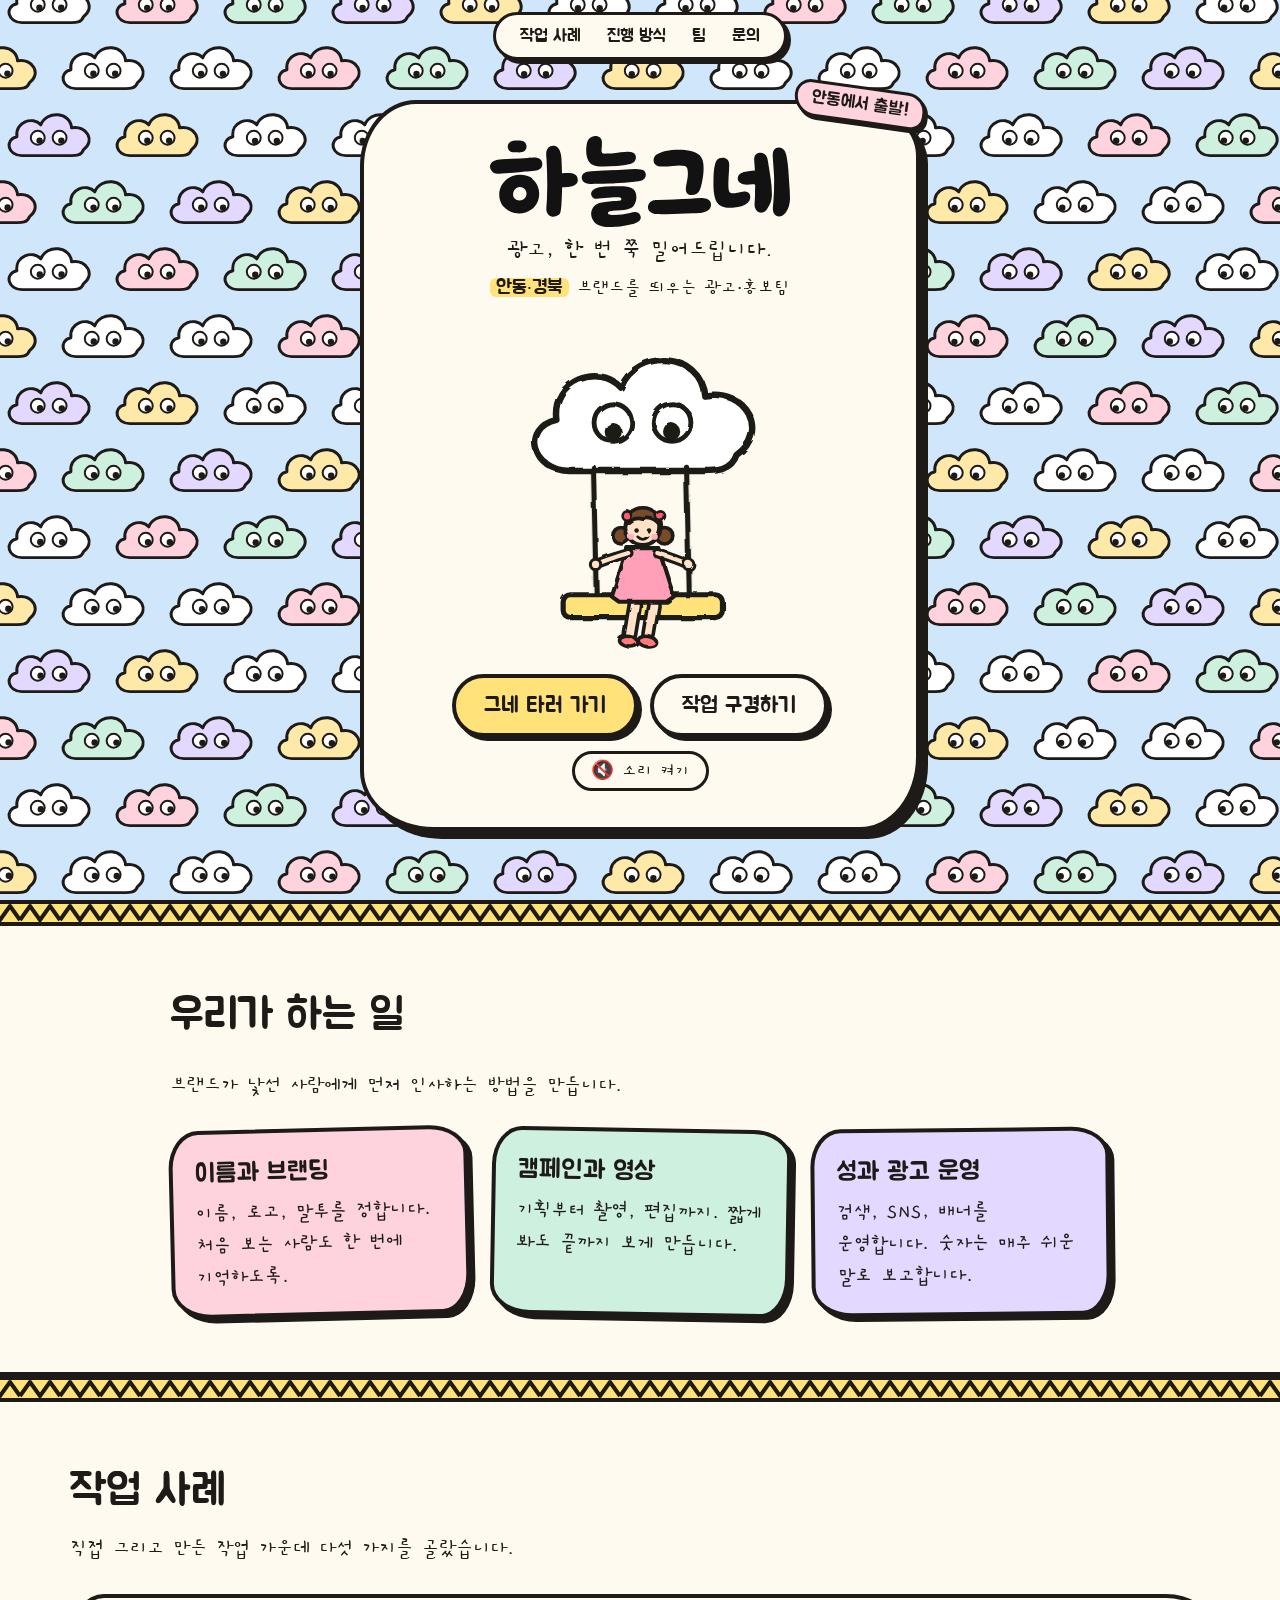
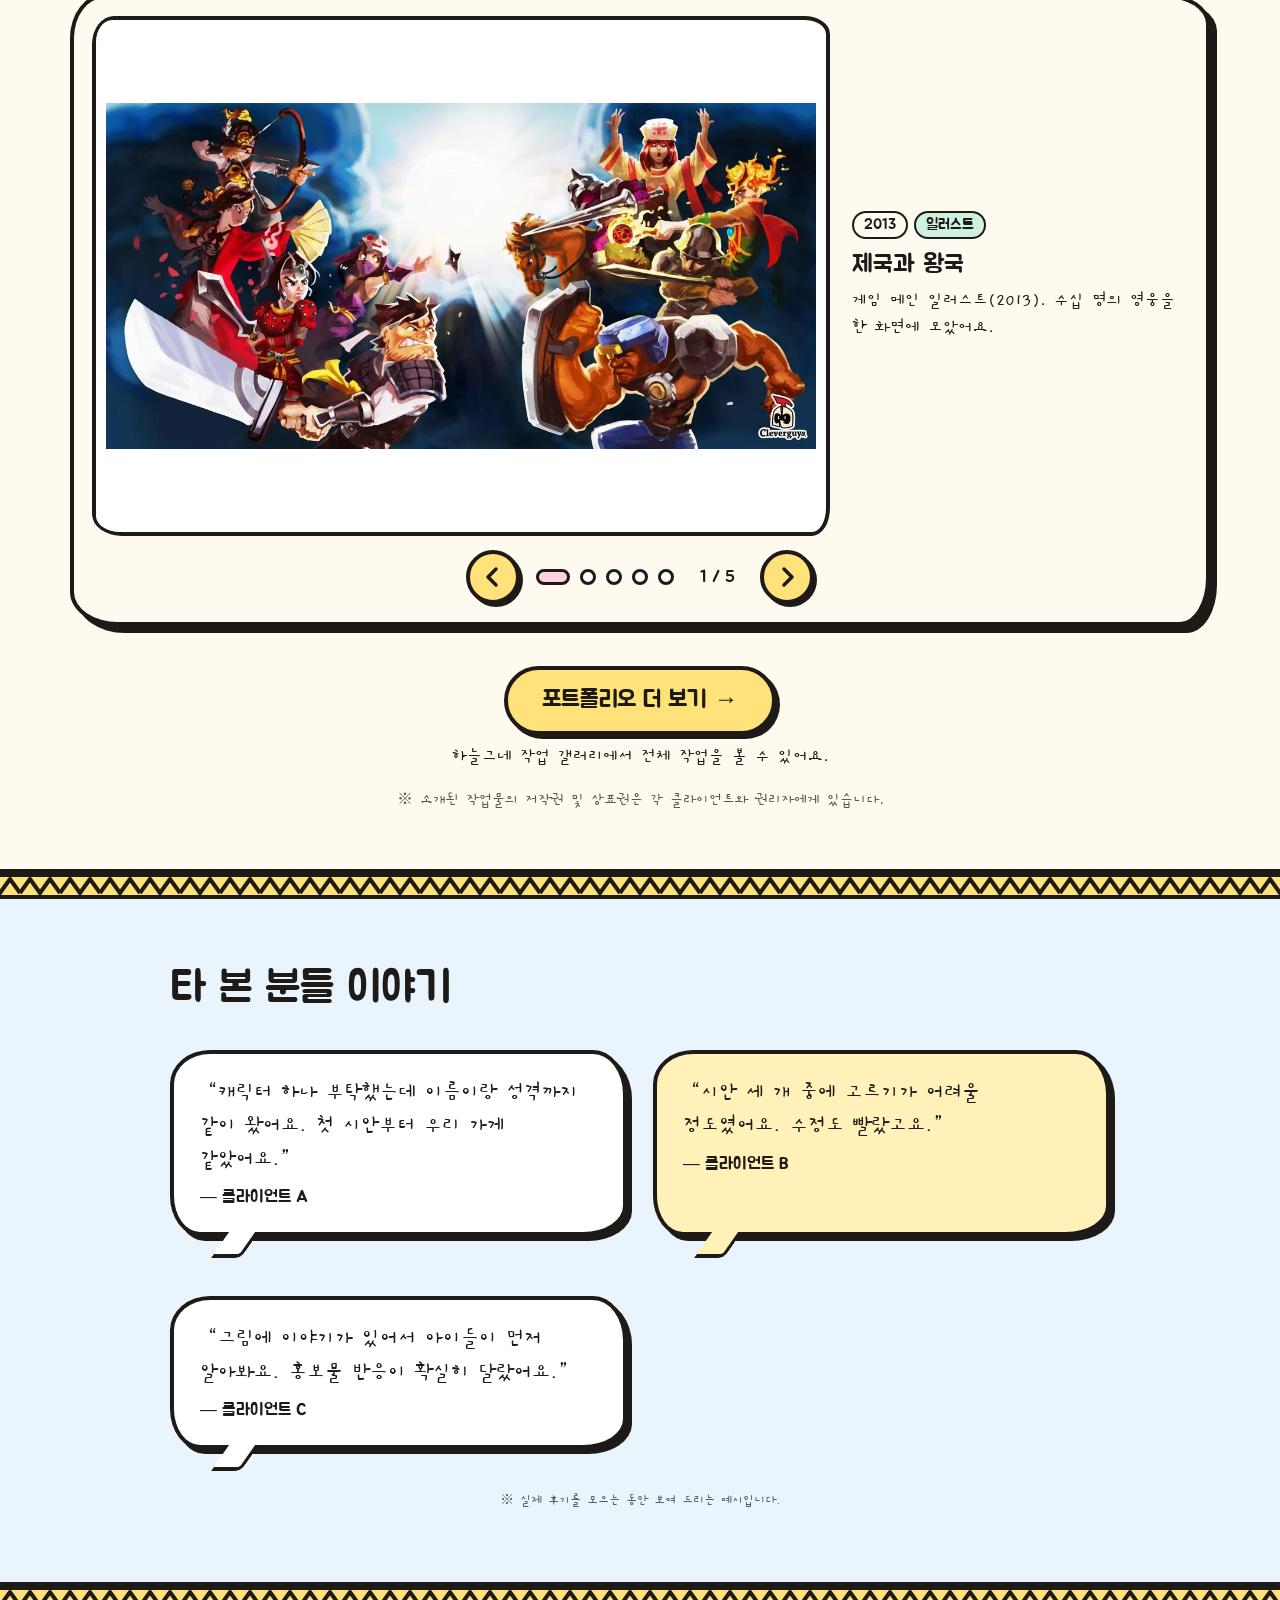
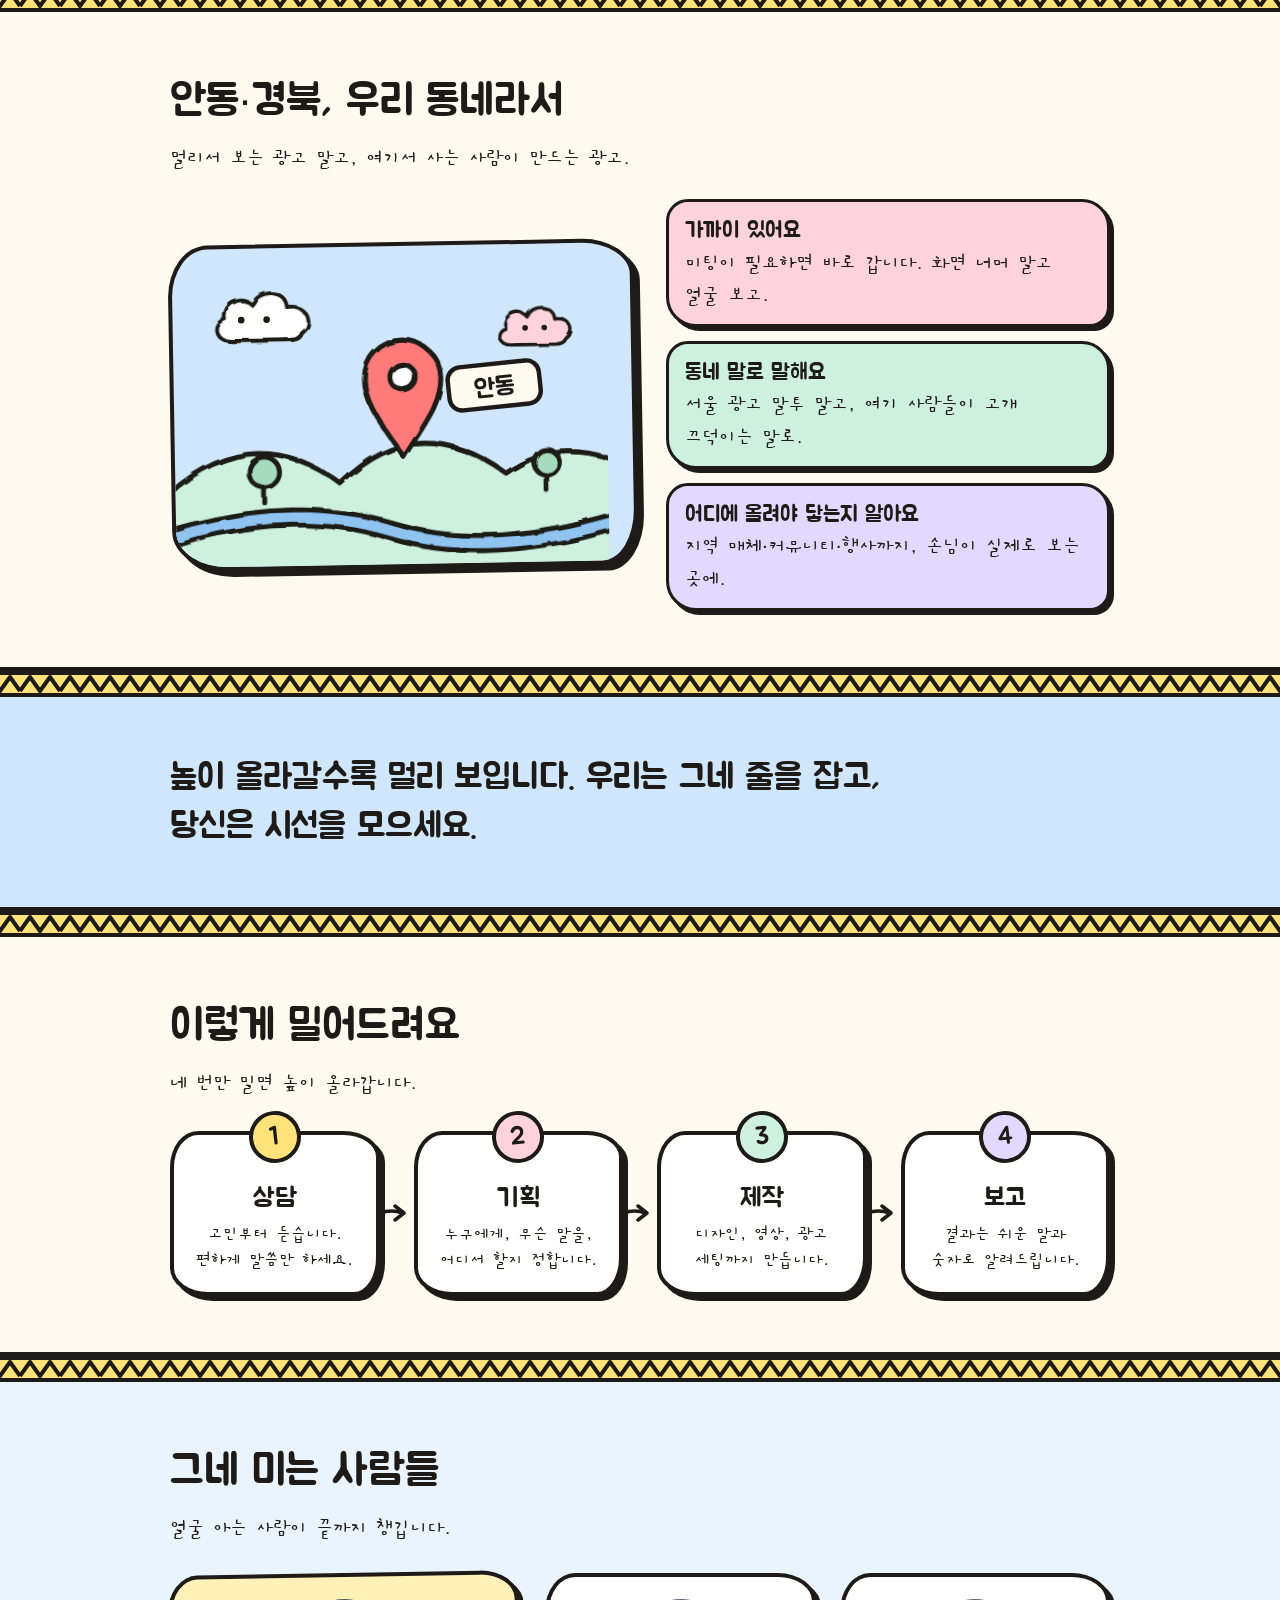
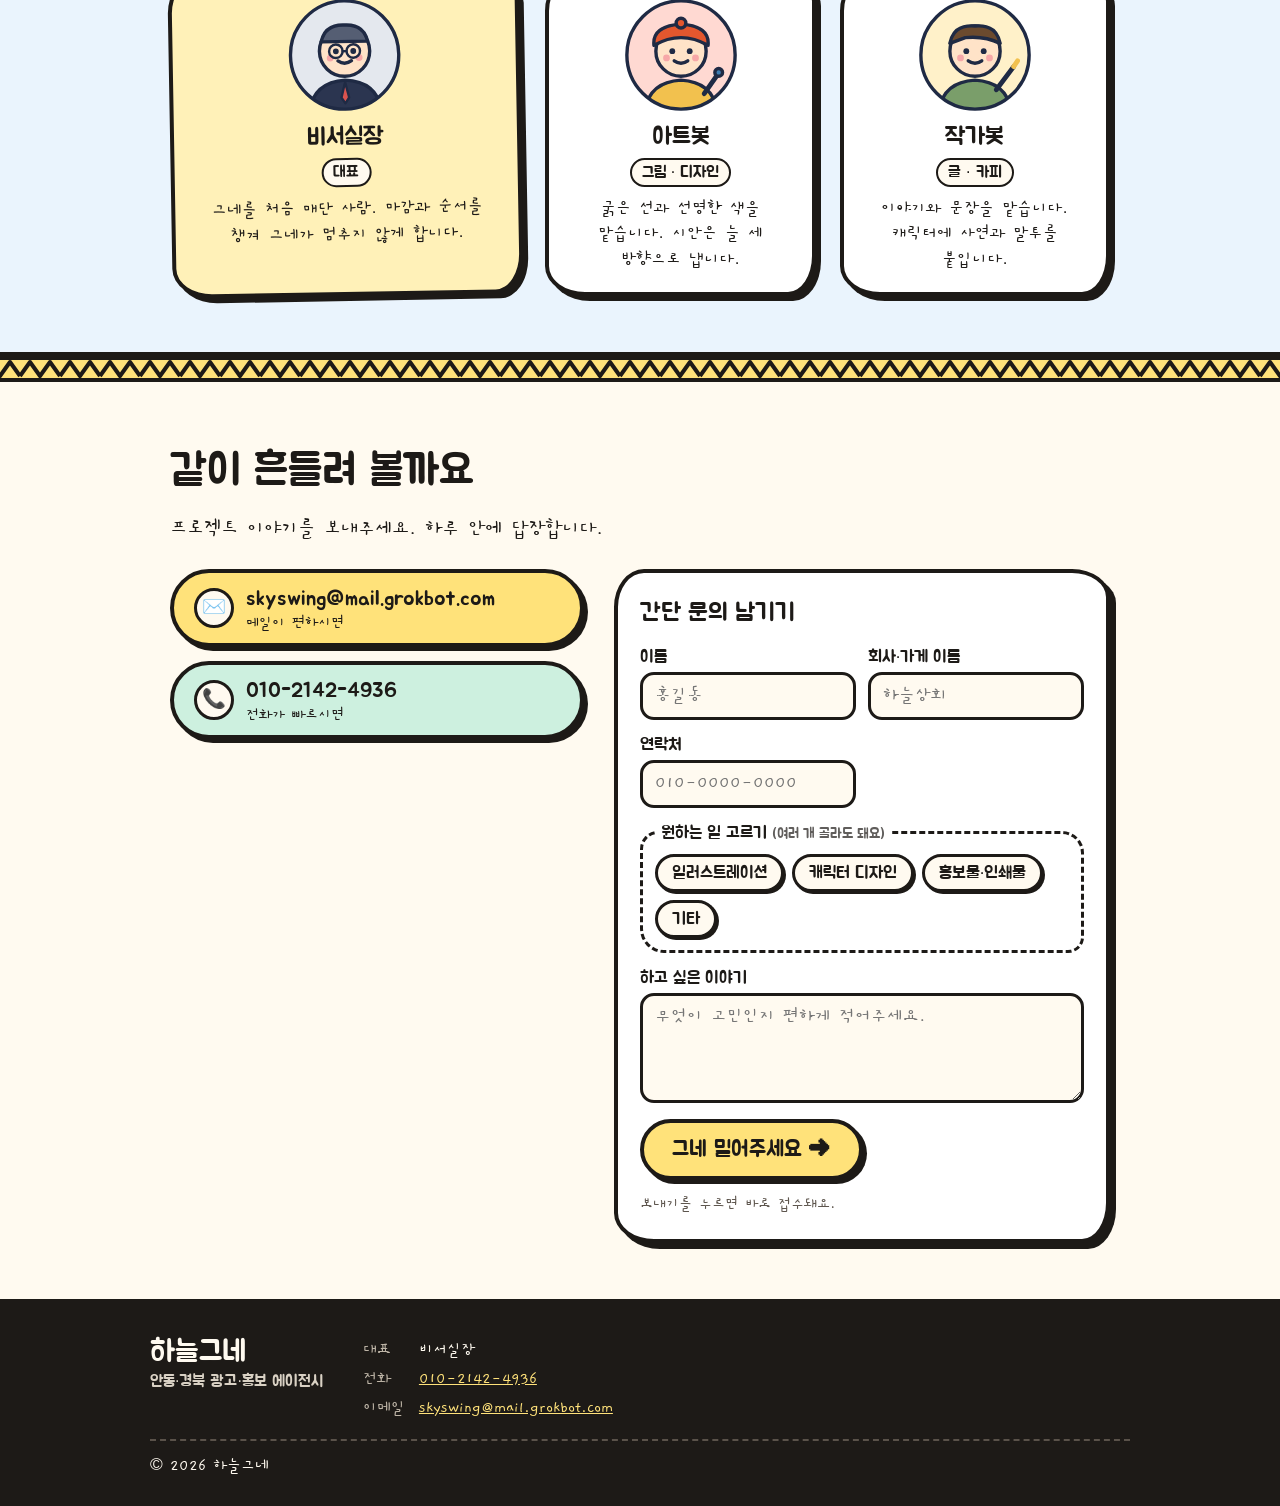
==== commit 7e04f49f: "갤러리·카로셀 작품 설명 말투 통일 작가봇이 다듬은 한 줄 설명을 반영하고, 끝을 ~예요/~어요로 맞춤." ====
--- a/index.html
+++ b/index.html
@@ -333,7 +333,7 @@
         <figcaption>
           <p class="meta"><span class="chip illu">일러스트</span></p>
           <h3>브레드이발소</h3>
-          <p class="desc">애니메이션 「브레드이발소」 캐릭터 작업 참여. ⓒ몬스터스튜디오</p>
+          <p class="desc">애니메이션 「브레드이발소」 캐릭터 작업에 참여했어요. ⓒ몬스터스튜디오</p>
         </figcaption>
       </figure>
       <figure class="slide" role="group" aria-roledescription="slide" aria-label="4 / 5: 소름 아파트" id="slide-4">
@@ -341,7 +341,7 @@
         <figcaption>
           <p class="meta"><span class="chip char">캐릭터</span></p>
           <h3>소름 아파트</h3>
-          <p class="desc">애니메이션 캐릭터 작업 참여.</p>
+          <p class="desc">애니메이션 「소름 아파트」 캐릭터 작업에 참여했어요.</p>
         </figcaption>
       </figure>
       <figure class="slide" role="group" aria-roledescription="slide" aria-label="5 / 5: 거북이와 용사들" id="slide-5">
@@ -349,7 +349,7 @@
         <figcaption>
           <p class="meta"><span class="chip illu">일러스트</span></p>
           <h3>거북이와 용사들</h3>
-          <p class="desc">2012년 국정감사용 삽화로 그린 일러스트.</p>
+          <p class="desc">2012년 국정감사용 삽화로 그린 일러스트예요.</p>
         </figcaption>
       </figure>
     </div>
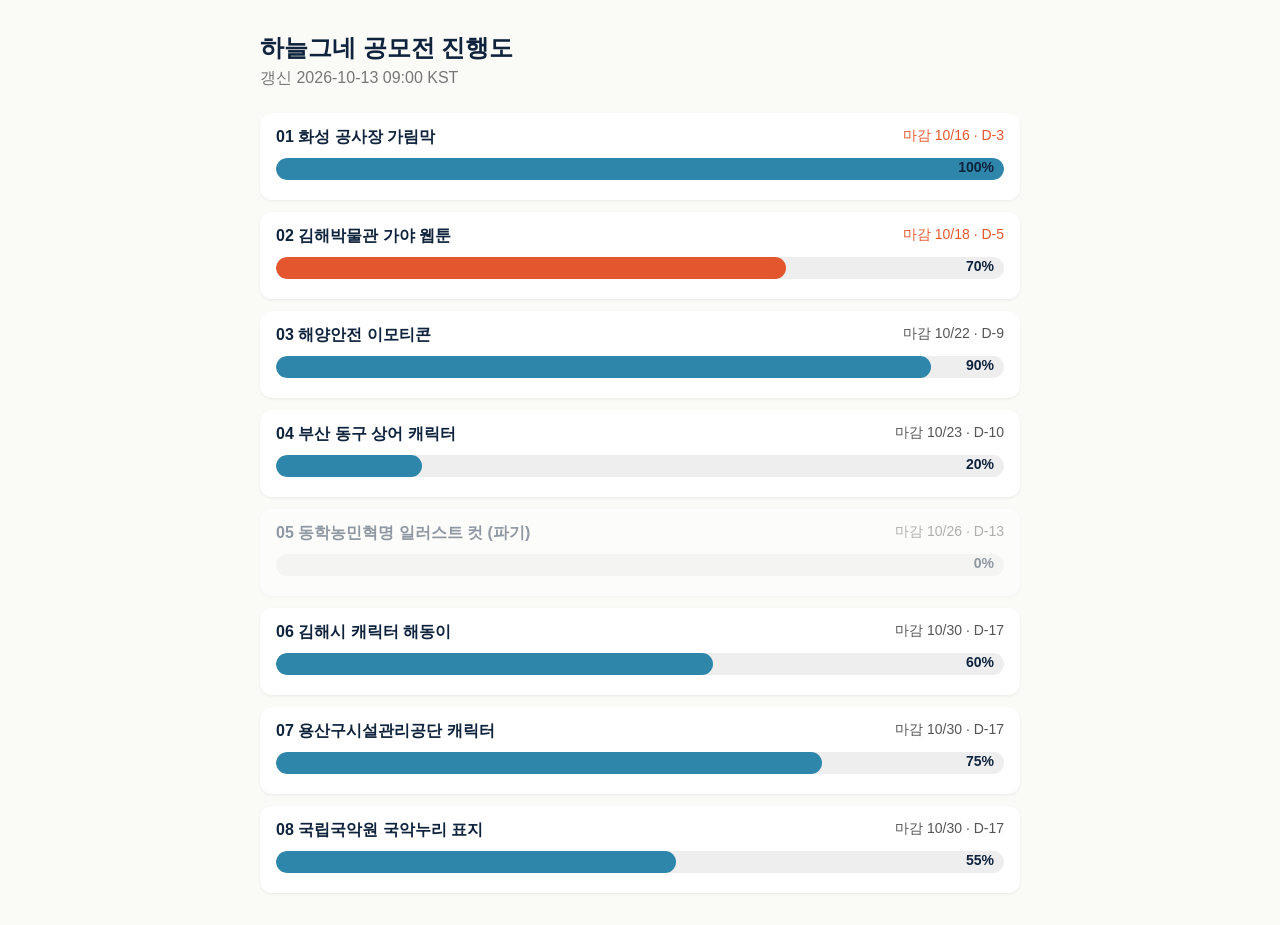
==== commit 97d720e3: "chore: daily progress update 2026-10-13 09:00 KST" ====
--- a/index.html
+++ b/index.html
@@ -1,692 +1,13 @@
-<!DOCTYPE html>
-<html lang="ko">
-<head>
-<meta charset="utf-8">
-<meta name="viewport" content="width=device-width, initial-scale=1, viewport-fit=cover">
-<title>하늘그네 · 안동·경북 광고·홍보 에이전시</title>
-<meta name="description" content="하늘그네는 안동·경북의 브랜드를 띄우는 광고·홍보 에이전시입니다. 브랜딩, 캠페인·영상, 성과 광고 운영까지. 광고, 한 번 쭉 밀어드립니다.">
-<meta name="theme-color" content="#cfe6fb">
-<link rel="canonical" href="https://skyswing.jubo.kim/">
-<!-- Open Graph / 카카오톡·SNS 공유 미리보기 -->
-<meta property="og:type" content="website">
-<meta property="og:locale" content="ko_KR">
-<meta property="og:site_name" content="하늘그네">
-<meta property="og:url" content="https://skyswing.jubo.kim/">
-<meta property="og:title" content="하늘그네 · 안동·경북 광고·홍보 에이전시">
-<meta property="og:description" content="광고, 한 번 쭉 밀어드립니다. 안동·경북 브랜드를 위한 브랜딩·캠페인·성과 광고.">
-<!-- TODO: 1200x630 공유 이미지를 만들어 /og-image.png 로 올려주세요 -->
-<meta property="og:image" content="https://skyswing.jubo.kim/og-image.png">
-<meta property="og:image:width" content="1200">
-<meta property="og:image:height" content="630">
-<meta name="twitter:card" content="summary_large_image">
-<link rel="icon" type="image/svg+xml" href="assets/favicon.svg">
-<link rel="apple-touch-icon" href="assets/apple-touch-icon.png">
-<link rel="preconnect" href="https://fonts.googleapis.com">
-<link rel="preconnect" href="https://fonts.gstatic.com" crossorigin>
-<link href="https://fonts.googleapis.com/css2?family=Jua&family=Gaegu:wght@400;700&display=swap" rel="stylesheet">
-<style>
-:root{--ink:#1d1a17;--paper:#fffaf0;--sky:#cfe6fb;--yellow:#ffe27a;--pink:#ffd3de;--mint:#cdf0df;--lav:#e3d8ff;--peach:#ffe0c7;--lemon:#fff1b8;--kakao:#fee500;
-box-sizing:border-box;padding-top:env(safe-area-inset-top,0px);padding-bottom:env(safe-area-inset-bottom,0px)}
-:root[data-theme="dark"]{--ink:#1d1a17}
-*,*::before,*::after{box-sizing:inherit}
-html{scroll-padding-top:calc(env(safe-area-inset-top,0px) + 76px);scroll-behavior:smooth}
-body{margin:0;background:var(--sky);color:var(--ink);font-family:"Gaegu","Jua","Apple SD Gothic Neo","Malgun Gothic",sans-serif;font-size:1.3rem;line-height:1.55;word-break:keep-all;overflow-wrap:break-word}
-h1,h2,h3,.btn{font-family:"Jua","Gaegu","Apple SD Gothic Neo",sans-serif;font-weight:400}
-#bg{position:fixed;inset:0;overflow:hidden;z-index:0}
-#bg svg{position:absolute;display:block}
-main{position:relative;z-index:1}
-
-/* ---------- hero ---------- */
-.hero{min-height:100svh;display:flex;flex-direction:column;align-items:center;padding:72px 16px 36px}
-.nav{position:fixed;top:calc(env(safe-area-inset-top,0px) + 12px);left:50%;transform:translateX(-50%);z-index:50;max-width:calc(100% - 20px);display:flex;flex-wrap:wrap;justify-content:center;gap:4px 6px;background:var(--paper);border:3px solid var(--ink);border-radius:999px;padding:6px 14px;box-shadow:4px 4px 0 var(--ink);font-family:"Jua",sans-serif;font-size:1.05rem}
-.nav a{color:var(--ink);text-decoration:none;padding:2px 10px;border-radius:999px;white-space:nowrap}
-.nav a:hover{background:var(--yellow)}
-.panel{position:relative;margin:auto 0;background:var(--paper);border:4px solid var(--ink);border-radius:56px 70px 60px 74px/66px 56px 74px 60px;
-padding:28px clamp(22px,6vw,64px) 36px;text-align:center;max-width:560px;width:100%;box-shadow:8px 8px 0 var(--ink)}
-.hero .panel{margin-top:28px}
-.stamp{position:absolute;top:-18px;right:-10px;background:var(--pink);border:3px solid var(--ink);border-radius:16px 20px 14px 22px;padding:2px 14px;font-family:"Jua",sans-serif;font-size:1.1rem;transform:rotate(8deg);box-shadow:3px 3px 0 var(--ink)}
-h1{font-size:clamp(2.8rem,10vw,4.6rem);margin:0;line-height:1;letter-spacing:.02em}
-h1.wm{line-height:0}h1.wm img{display:block;width:min(300px,72vw);height:auto;margin:4px auto 2px}
-.sub{margin:6px 0 0;font-size:1.45rem}
-.loc{margin:4px 0 0;font-size:1.2rem}
-.loc b{font-family:"Jua",sans-serif;font-weight:400;background:var(--yellow);padding:0 6px;border-radius:6px}
-.stage{position:relative;width:min(74vw,300px);margin:6px auto 0}
-.stage svg{width:100%;height:auto;display:block;overflow:visible}
-.btn{display:inline-block;margin-top:14px;background:var(--yellow);color:var(--ink);text-decoration:none;font-size:1.4rem;
-padding:10px 28px;border:4px solid var(--ink);border-radius:999px;box-shadow:4px 4px 0 var(--ink);transition:transform .12s,box-shadow .12s;cursor:pointer}
-.btn.alt{background:var(--paper)}
-.btns{display:flex;gap:12px;justify-content:center;flex-wrap:wrap}
-.snds{display:flex;gap:10px;justify-content:center;flex-wrap:wrap;margin-top:14px}
-.snd{font:inherit;font-size:1.15rem;background:var(--paper);color:var(--ink);border:3px solid var(--ink);border-radius:999px;padding:3px 16px;cursor:pointer}
-.snd[aria-pressed="true"]{background:var(--mint)}
-.btn:hover{transform:translate(2px,2px);box-shadow:2px 2px 0 var(--ink)}
-.btn:focus-visible,a:focus-visible,button:focus-visible,input:focus-visible,select:focus-visible,textarea:focus-visible{outline:4px solid #4a7fd6;outline-offset:3px}
-
-/* ---------- common ---------- */
-.zig{height:26px;background:var(--yellow) url("data:image/svg+xml,%3Csvg xmlns='http://www.w3.org/2000/svg' width='40' height='26'%3E%3Cpolyline points='0,20 10,6 20,20 30,6 40,20' fill='none' stroke='%231d1a17' stroke-width='4' stroke-linejoin='round'/%3E%3C/svg%3E") repeat-x center;border-block:4px solid var(--ink)}
-.sheet{background:var(--paper);border-bottom:4px solid var(--ink)}
-.sheet.tint{background:#eaf4fd}
-.wrap{max-width:980px;margin:0 auto;padding:56px 20px}
-h2{font-size:clamp(1.9rem,6vw,2.7rem);margin:0 0 8px}
-.hd{display:flex;align-items:center;flex-wrap:wrap;gap:6px 12px}
-.hd h2{margin:0}
-.lead{margin:8px 0 0}
-/* 예시 내용 표시 */
-.ex{display:inline-block;font-family:"Jua",sans-serif;font-size:.95rem;line-height:1.3;background:#fff;color:#c2410c;border:2.5px dashed #c2410c;border-radius:10px;padding:2px 10px;transform:rotate(-3deg);white-space:nowrap}
-.ph{background:rgba(255,226,122,.6);border-bottom:2px dashed var(--ink);border-radius:4px;padding:0 3px;-webkit-box-decoration-break:clone;box-decoration-break:clone}
-
-/* services (원래 카드) */
-.cards{display:grid;grid-template-columns:repeat(auto-fit,minmax(240px,1fr));gap:22px;margin-top:26px}
-.card{border:4px solid var(--ink);border-radius:30px 38px 28px 40px/38px 28px 40px 30px;padding:20px 22px;box-shadow:5px 5px 0 var(--ink)}
-.card:nth-child(1){background:var(--pink);transform:rotate(-1.4deg)}
-.card:nth-child(2){background:var(--mint);transform:rotate(1deg)}
-.card:nth-child(3){background:var(--lav);transform:rotate(-.6deg)}
-.card h3{margin:0 0 4px;font-size:1.6rem}.card p{margin:0}
-
-/* trust: 숫자 + 로고 */
-.stats{display:grid;grid-template-columns:repeat(4,1fr);gap:18px;margin-top:26px}
-.stat{background:#fff;border:4px solid var(--ink);border-radius:50% 46% 52% 44%/46% 52% 44% 50%;aspect-ratio:1/1;display:flex;flex-direction:column;align-items:center;justify-content:center;text-align:center;padding:12px;box-shadow:5px 5px 0 var(--ink)}
-.stat:nth-child(1){background:var(--lemon);transform:rotate(-3deg)}
-.stat:nth-child(2){background:var(--pink);transform:rotate(2deg)}
-.stat:nth-child(3){background:var(--mint);transform:rotate(-1deg)}
-.stat:nth-child(4){background:var(--lav);transform:rotate(3deg)}
-.stat strong{font-family:"Jua",sans-serif;font-weight:400;font-size:clamp(1.8rem,4.6vw,2.6rem);line-height:1.1}
-.stat span{font-size:1.15rem;line-height:1.25}
-.logos-t{margin:40px 0 0;font-family:"Jua",sans-serif;font-size:1.35rem}
-.logos{display:grid;grid-template-columns:repeat(6,1fr);gap:14px;margin-top:12px}
-.logo{height:70px;border:3px dashed var(--ink);border-radius:14px 18px 12px 20px;display:grid;place-items:center;background:#fff;font-family:"Jua",sans-serif;font-size:1rem;color:#6b6259}
-
-/* 작업 사례: 캐러셀 */
-.car{position:relative;margin-top:28px;background:var(--paper);border:4px solid var(--ink);border-radius:34px 44px 30px 48px/44px 30px 48px 34px;box-shadow:7px 7px 0 var(--ink);padding:18px;max-width:100%}
-.car-view{overflow:hidden;border-radius:22px 28px 20px 30px/28px 20px 30px 22px;touch-action:pan-y;outline:none}
-.car-view:focus-visible{outline:4px solid #4a7fd6;outline-offset:3px}
-.car-track{display:flex;transition:transform .45s cubic-bezier(.3,.8,.3,1);will-change:transform}
-.car-track.drag{transition:none}
-.slide{flex:0 0 100%;min-width:0;margin:0;display:grid;grid-template-columns:1.55fr 1fr;gap:22px;align-items:center}
-.slide-img{background:#fff;border:4px solid var(--ink);border-radius:20px 26px 18px 28px/26px 18px 28px 20px;height:330px;display:grid;place-items:center;padding:10px;overflow:hidden}
-.slide-img img{display:block;width:100%;height:100%;object-fit:contain;-webkit-user-drag:none;user-select:none}
-.slide figcaption{padding:4px 6px 4px 0}
-.meta{display:flex;flex-wrap:wrap;gap:6px;margin:0}
-.chip{display:inline-block;font-family:"Jua",sans-serif;font-size:.95rem;background:var(--paper);border:2.5px solid var(--ink);border-radius:999px;padding:0 10px}
-.chip.char{background:var(--pink)}.chip.illu{background:var(--mint)}
-.slide h3{font-size:1.55rem;line-height:1.3;margin:10px 0 6px}
-.slide p.desc{margin:0;font-size:1.15rem;line-height:1.45}
-.ext{display:inline-block;margin-top:10px;font-family:"Jua",sans-serif;font-size:1.05rem;color:var(--ink);background:var(--lemon);border:2.5px solid var(--ink);border-radius:999px;padding:1px 12px;text-decoration:none}
-.ext:hover{background:var(--yellow)}
-.car-ctl{display:flex;align-items:center;justify-content:center;gap:16px;margin-top:14px}
-.car-btn{flex:none;width:54px;height:54px;border-radius:50%;border:4px solid var(--ink);background:var(--yellow);color:var(--ink);box-shadow:3px 3px 0 var(--ink);cursor:pointer;display:grid;place-items:center;padding:0;transition:transform .12s,box-shadow .12s}
-.car-btn:hover{transform:translate(2px,2px);box-shadow:1px 1px 0 var(--ink)}
-.car-btn svg{width:24px;height:24px}
-.car-dots{display:flex;gap:10px;align-items:center}
-.car-dot{width:16px;height:16px;border-radius:50%;border:3px solid var(--ink);background:#fff;padding:0;cursor:pointer;transition:width .2s,background .2s}
-.car-dot[aria-current="true"]{width:34px;border-radius:999px;background:var(--pink)}
-.car-count{font-family:"Jua",sans-serif;font-size:1.05rem;min-width:3.2em;text-align:center}
-.more{text-align:center;margin-top:26px}
-.more .btn{font-size:1.5rem;padding:12px 34px}
-.more-note{margin:8px 0 0;font-size:1.1rem}
-.rights{margin:18px 0 0;font-size:1rem;color:#5d554d;text-align:center}
-@media (max-width:860px){.slide{grid-template-columns:1fr;gap:14px}.slide-img{height:auto;aspect-ratio:16/10}}
-@media (max-width:520px){.car{padding:12px;box-shadow:5px 5px 0 var(--ink)}.slide-img{padding:6px}.slide h3{font-size:1.35rem}.car-ctl{gap:10px}.car-btn{width:48px;height:48px}.car-dots{gap:7px}.car-dot{width:14px;height:14px}.car-dot[aria-current="true"]{width:26px}.more .btn{font-size:1.35rem;padding:10px 26px}}
-@media (prefers-reduced-motion:reduce){.car-track,.car-dot{transition:none}}
-
-/* 후기 */
-.quotes{grid-template-columns:repeat(auto-fit,minmax(240px,1fr));display:grid;grid-template-columns:repeat(auto-fit,minmax(300px,1fr));gap:34px 26px;margin-top:28px}
-.quote{position:relative;background:#fff;border:4px solid var(--ink);border-radius:40px 34px 44px 30px/34px 44px 30px 40px;padding:22px 26px;box-shadow:5px 5px 0 var(--ink);margin:0 0 26px}
-.quote::after{content:"";position:absolute;left:46px;bottom:-26px;width:30px;height:26px;background:#fff;border:4px solid var(--ink);border-top:0;border-left:0;transform:skewX(-35deg);border-bottom-right-radius:6px}
-.quote:nth-child(2){background:var(--lemon)}.quote:nth-child(2)::after{background:var(--lemon)}
-.quote p{margin:0;font-size:1.35rem}
-.quote footer{all:unset;display:block;margin-top:8px;font-family:"Jua",sans-serif;font-size:1.05rem}
-
-/* 안동·경북 */
-.local{display:grid;grid-template-columns:1.05fr 1fr;gap:30px;align-items:center;margin-top:24px}
-.map{background:var(--sky);border:4px solid var(--ink);border-radius:40px 52px 36px 56px/52px 36px 56px 40px;box-shadow:6px 6px 0 var(--ink);overflow:hidden;transform:rotate(-1deg)}
-.map svg{display:block;width:100%;height:auto}
-.points{list-style:none;margin:0;padding:0;display:grid;gap:14px}
-.points li{background:#fff;border:3px solid var(--ink);border-radius:22px 28px 20px 30px;padding:12px 16px;box-shadow:4px 4px 0 var(--ink)}
-.points li:nth-child(1){background:var(--pink)}.points li:nth-child(2){background:var(--mint)}.points li:nth-child(3){background:var(--lav)}
-.points b{display:block;font-family:"Jua",sans-serif;font-weight:400;font-size:1.35rem}
-
-.say{background:var(--sky)}
-.say p{font-family:"Jua",sans-serif;font-size:clamp(1.5rem,5vw,2.2rem);line-height:1.4;margin:0;max-width:22em}
-
-/* 진행 방식 */
-.steps{list-style:none;padding:0;margin:30px 0 0;display:grid;grid-template-columns:repeat(4,1fr);gap:34px}
-.step{position:relative;background:#fff;border:4px solid var(--ink);border-radius:28px 36px 26px 38px/36px 26px 38px 28px;padding:44px 16px 18px;text-align:center;box-shadow:5px 5px 0 var(--ink)}
-.step .n{position:absolute;top:-24px;left:50%;transform:translateX(-50%) rotate(-6deg);width:52px;height:52px;border:4px solid var(--ink);border-radius:50%;display:grid;place-items:center;font-family:"Jua",sans-serif;font-size:1.6rem;background:var(--yellow)}
-.step:nth-child(2) .n{background:var(--pink)}.step:nth-child(3) .n{background:var(--mint)}.step:nth-child(4) .n{background:var(--lav)}
-.step h3{margin:0;font-size:1.6rem}
-.step p{margin:4px 0 0;font-size:1.15rem;line-height:1.4}
-.step:not(:last-child)::after{content:"";position:absolute;right:-32px;top:50%;width:30px;height:24px;transform:translateY(-50%);
-background:url("data:image/svg+xml,%3Csvg xmlns='http://www.w3.org/2000/svg' viewBox='0 0 30 24'%3E%3Cpath d='M2 12 Q14 8 24 12 M17 5 L26 12 L17 19' fill='none' stroke='%231d1a17' stroke-width='3.5' stroke-linecap='round' stroke-linejoin='round'/%3E%3C/svg%3E") no-repeat center/contain}
-.price{margin:34px auto 0;max-width:760px;text-align:center;background:var(--lemon);border:3px dashed var(--ink);border-radius:20px;padding:12px 18px;font-size:1.25rem}
-.price b{font-family:"Jua",sans-serif;font-weight:400}
-
-/* 팀 */
-.team{display:grid;grid-template-columns:1.3fr 1fr 1fr;gap:24px;margin-top:28px;align-items:stretch}
-.member{background:#fff;border:4px solid var(--ink);border-radius:30px 38px 28px 40px/38px 28px 40px 30px;padding:20px;text-align:center;box-shadow:5px 5px 0 var(--ink)}
-.member.boss{background:var(--lemon);transform:rotate(-1deg)}
-.member svg,.member img.av{width:116px;height:116px;display:block;margin:0 auto 6px}
-.member.boss svg{width:140px;height:140px}
-.member h3{margin:0;font-size:1.5rem}
-.member .role{display:inline-block;margin-top:2px;font-family:"Jua",sans-serif;font-size:1rem;background:var(--paper);border:2.5px solid var(--ink);border-radius:999px;padding:0 10px}
-.member p{margin:8px 0 0;font-size:1.12rem;line-height:1.4}
-
-/* 문의 */
-.contact .wrap{text-align:left}
-.contact-grid{display:grid;grid-template-columns:1fr 1.2fr;gap:30px;margin-top:24px;align-items:start}
-.ways{display:grid;gap:14px}
-.way{display:flex;align-items:center;gap:12px;text-decoration:none;color:var(--ink);background:#fff;border:4px solid var(--ink);border-radius:999px;padding:10px 20px;box-shadow:4px 4px 0 var(--ink);font-family:"Jua",sans-serif;font-size:1.3rem;transition:transform .12s,box-shadow .12s}
-.way:hover{transform:translate(2px,2px);box-shadow:2px 2px 0 var(--ink)}
-.way .ic{flex:none;width:40px;height:40px;border:3px solid var(--ink);border-radius:50%;display:grid;place-items:center;font-size:1.2rem;background:var(--paper)}
-.way small{display:block;font-family:"Gaegu",sans-serif;font-size:1.02rem;line-height:1.1}
-.way.mail{background:var(--yellow)}
-.way.kakao{background:var(--kakao)}
-.way.tel{background:var(--mint)}
-.hours{margin:4px 0 0;font-size:1.12rem}
-form.inq{background:#fff;border:4px solid var(--ink);border-radius:30px 38px 28px 40px/38px 28px 40px 30px;padding:22px;box-shadow:6px 6px 0 var(--ink);display:grid;gap:12px}
-form.inq h3{margin:0;font-size:1.5rem}
-.row2{display:grid;grid-template-columns:1fr 1fr;gap:12px}
-form.inq label{display:grid;gap:2px;font-family:"Jua",sans-serif;font-size:1.05rem}
-form.inq input,form.inq select,form.inq textarea{font:inherit;font-family:"Gaegu",sans-serif;font-size:1.2rem;color:var(--ink);background:var(--paper);border:3px solid var(--ink);border-radius:14px;padding:6px 12px;width:100%}
-form.inq textarea{min-height:110px;resize:vertical}
-form.inq .btn{margin-top:4px;justify-self:start;font:inherit;font-family:"Jua",sans-serif;font-size:1.35rem}
-.fine{margin:0;font-size:1rem;color:#5d554d}
-
-/* footer */
-.foot{background:var(--ink);color:var(--paper);padding:34px 20px 26px;font-size:1.08rem}
-.foot .in{max-width:980px;margin:0 auto;display:grid;grid-template-columns:auto 1fr;gap:12px 40px;align-items:start}
-.foot .name{font-family:"Jua",sans-serif;font-size:1.9rem;line-height:1}
-.foot .name small{display:block;font-size:1rem;margin-top:6px;color:#d9d1c4}
-.foot dl{display:grid;grid-template-columns:auto 1fr;gap:2px 14px;margin:0}
-.foot dt{color:#bfb6a8}.foot dd{margin:0}
-.foot a{color:var(--yellow)}
-.foot .ph{background:rgba(255,226,122,.18);border-bottom-color:var(--yellow)}
-.foot .copy{grid-column:1/-1;border-top:2px dashed #5a524a;padding-top:12px;margin-top:6px;display:flex;justify-content:space-between;flex-wrap:wrap;gap:8px}
-.foot .ex{background:transparent;color:#ffb27a;border-color:#ffb27a}
-
-/* ---------- responsive ---------- */
-@media (max-width:860px){
-  .stats{grid-template-columns:repeat(2,1fr);max-width:460px;margin-inline:auto}
-  .logos{grid-template-columns:repeat(3,1fr)}
-  .local,.contact-grid{grid-template-columns:1fr}
-  .steps{grid-template-columns:repeat(2,1fr);gap:40px 26px}
-  .step:not(:last-child)::after{display:none}
-  .team{grid-template-columns:1fr 1fr}
-  .member.boss{grid-column:1/-1}
-}
-@media (max-width:520px){
-  body{font-size:1.22rem}
-  .wrap{padding:44px 18px}
-  .nav{font-size:.9rem;padding:5px 6px;gap:0;flex-wrap:nowrap;max-width:calc(100% - 12px);top:calc(env(safe-area-inset-top,0px) + 8px)}
-  .nav a{padding:1px 5px}
-  .stamp{right:6px;top:-16px;font-size:1rem}
-  .steps{grid-template-columns:1fr;gap:38px}
-  .team{grid-template-columns:1fr}
-  .row2{grid-template-columns:1fr}
-  .logos{grid-template-columns:repeat(2,1fr)}
-  .foot .in{grid-template-columns:1fr}
-  .stats{gap:14px}
-  .stat span{font-size:1.02rem}
-}
-@media (prefers-reduced-motion:reduce){html{scroll-behavior:auto}}
-form.inq fieldset.picks{border:3px dashed var(--ink);border-radius:18px 22px 16px 24px;margin:0;padding:8px 12px 12px;display:flex;flex-wrap:wrap;gap:8px}
-form.inq fieldset.picks legend{font-family:"Jua",sans-serif;font-size:1.05rem;padding:0 6px}
-form.inq fieldset.picks legend small{font-size:.85rem;opacity:.7}
-form.inq label.pick{display:inline-flex;align-items:center;cursor:pointer}
-form.inq label.pick input{position:absolute;opacity:0;width:1px;height:1px}
-form.inq label.pick span{background:var(--paper);border:3px solid var(--ink);border-radius:999px;padding:3px 14px;box-shadow:2px 2px 0 var(--ink);font-family:"Jua",sans-serif;transition:transform .1s}
-form.inq label.pick input:checked+span{background:var(--yellow);transform:rotate(-2deg)}
-form.inq label.pick input:checked+span::before{content:"✓ "}
-form.inq label.pick input:focus-visible+span{outline:3px solid #4a7fd6;outline-offset:2px}
-/* 작업 사례 크게 */
-#cases .wrap{max-width:1180px}
-.slide{grid-template-columns:2.2fr 1fr}
-.slide-img{height:520px}
-@media (max-width:860px){.slide{grid-template-columns:1fr}.slide-img{height:auto;aspect-ratio:4/3}}
-</style>
-</head>
-<body>
-<div id="bg" aria-hidden="true"></div>
-<svg width="0" height="0" style="position:absolute" aria-hidden="true"><defs>
-<filter id="wob0" filterUnits="userSpaceOnUse" x="-40" y="-40" width="380" height="430"><feTurbulence type="fractalNoise" baseFrequency=".05" numOctaves="2" seed="4"/><feDisplacementMap in="SourceGraphic" scale="4"/></filter><filter id="wob1" filterUnits="userSpaceOnUse" x="-40" y="-40" width="380" height="430"><feTurbulence type="fractalNoise" baseFrequency=".05" numOctaves="2" seed="11"/><feDisplacementMap in="SourceGraphic" scale="4"/></filter><filter id="wob2" filterUnits="userSpaceOnUse" x="-40" y="-40" width="380" height="430"><feTurbulence type="fractalNoise" baseFrequency=".05" numOctaves="2" seed="23"/><feDisplacementMap in="SourceGraphic" scale="4"/></filter>
-<path id="cl" d="M22 56 C8 56 4 40 17 37 C15 22 33 16 41 25 C47 10 71 12 72 28 C88 25 96 42 84 50 C82 56 76 56 72 56 Z"/>
-</defs></svg>
-
-<main>
-<section class="hero">
-  <nav class="nav" aria-label="바로가기">
-    <a href="#cases">작업 사례</a><a href="#process">진행 방식</a><a href="#team">팀</a><a href="#contact">문의</a>
-  </nav>
-  <div class="panel">
-    <span class="stamp">안동에서 출발!</span>
-    <h1 class="wm"><img src="assets/logo-wordmark.svg" alt="하늘그네" width="836" height="255"></h1>
-    <p class="sub">광고, 한 번 쭉 밀어드립니다.</p>
-    <p class="loc"><b>안동·경북</b> 브랜드를 띄우는 <span style="white-space:nowrap">광고·홍보팀</span></p>
-    <div class="stage" role="img" aria-label="구름 아래에서 삐걱거리며 흔들리는 빈 그네">
-      <svg viewBox="0 0 290 338">
-        <g id="hc" filter="url(#wob0)"><g transform="translate(20 10) scale(2.6)"><use href="#cl" fill="#fff" stroke="#1d1a17" stroke-width="2.4" stroke-linejoin="round"/>
-          <g class="eyes">
-            <circle cx="38" cy="38" r="7" fill="#fff" stroke="#1d1a17" stroke-width="1.8"/><circle class="p" cx="38" cy="38" r="3.2" fill="#1d1a17"/>
-            <circle cx="60" cy="38" r="7" fill="#fff" stroke="#1d1a17" stroke-width="1.8"/><circle class="p" cx="60" cy="38" r="3.2" fill="#1d1a17"/>
-          </g></g></g>
-        <g class="ropes">
-          <line x1="100" y1="152" x2="100" y2="277.3" stroke="#1d1a17" stroke-width="5" stroke-linecap="round"/>
-          <line x1="190" y1="152" x2="190" y2="277.3" stroke="#1d1a17" stroke-width="5" stroke-linecap="round"/></g>
-          <g class="seat">
-          <rect x="68" y="275.3" width="154" height="22" rx="7" fill="#ffe27a" stroke="#1d1a17" stroke-width="5"/>
-          <g id="lgL"><rect x="131.0" y="280" width="11" height="39" rx="5" fill="#ffe2c8" stroke="#1d1a17" stroke-width="3.5"/><ellipse cx="136.5" cy="321" rx="9" ry="5" fill="#ff7a7a" stroke="#1d1a17" stroke-width="3.5"/></g><g id="lgR"><rect x="149.0" y="280" width="11" height="39" rx="5" fill="#ffe2c8" stroke="#1d1a17" stroke-width="3.5"/><ellipse cx="154.5" cy="321" rx="9" ry="5" fill="#ff7a7a" stroke="#1d1a17" stroke-width="3.5"/></g>
-          <polygon points="130,230.2 160,230.2 175,277.1 168,282 122,282 115,277.1" fill="#ff9fb8" stroke="#1d1a17" stroke-width="4" stroke-linejoin="round"/>
-          <path id="aInk" d="M131 235 Q112 241 100 246 M159 235 Q178 241 190 246" fill="none" stroke="#1d1a17" stroke-width="10" stroke-linecap="round"/>
-          <path id="aSkin" d="M131 235 Q112 241 100 246 M159 235 Q178 241 190 246" fill="none" stroke="#ffe2c8" stroke-width="4" stroke-linecap="round"/>
-          <g transform="translate(0 12.2)"><circle cx="124" cy="206" r="8" fill="#7a4b2a" stroke="#1d1a17" stroke-width="3.5"/><circle cx="166" cy="206" r="8" fill="#7a4b2a" stroke="#1d1a17" stroke-width="3.5"/>
-          <circle cx="145" cy="198" r="17" fill="#ffe2c8" stroke="#1d1a17" stroke-width="4"/>
-          <path d="M127 197 A18 18 0 0 1 163 197 Q155 187 145 190 Q135 187 127 197Z" fill="#7a4b2a" stroke="#1d1a17" stroke-width="3.5" stroke-linejoin="round"/>
-          <circle cx="129" cy="186" r="4.5" fill="#ff5a6e" stroke="#1d1a17" stroke-width="2.5"/><circle cx="161" cy="186" r="4.5" fill="#ff5a6e" stroke="#1d1a17" stroke-width="2.5"/>
-          <circle cx="139" cy="201" r="2.2" fill="#1d1a17"/><circle cx="151" cy="201" r="2.2" fill="#1d1a17"/>
-          <circle cx="133.5" cy="207" r="3" fill="#ffb3c1"/><circle cx="156.5" cy="207" r="3" fill="#ffb3c1"/>
-          <path d="M140 207 Q145 212 150 207" fill="none" stroke="#1d1a17" stroke-width="2.5" stroke-linecap="round"/></g>
-          <circle id="hL" cx="100" cy="246" r="5" fill="#ffe2c8" stroke="#1d1a17" stroke-width="3"/><circle id="hR" cx="190" cy="246" r="5" fill="#ffe2c8" stroke="#1d1a17" stroke-width="3"/>
-        </g>
-      </svg>
-    </div>
-    <div class="btns"><a class="btn" href="#contact">그네 타러 가기</a><a class="btn alt" href="#cases">작업 구경하기</a></div>
-    <div class="snds"><button class="snd" id="snd" type="button" aria-pressed="false">🔇 소리 켜기</button></div>
-  </div>
-</section>
-
-<div class="zig"></div>
-<section class="sheet" id="work"><div class="wrap">
-  <h2>우리가 하는 일</h2>
-  <p>브랜드가 낯선 사람에게 먼저 인사하는 방법을 만듭니다.</p>
-  <div class="cards">
-    <div class="card"><h3>이름과 브랜딩</h3><p>이름, 로고, 말투를 정합니다. 처음 보는 사람도 한 번에 기억하도록.</p></div>
-    <div class="card"><h3>캠페인과 영상</h3><p>기획부터 촬영, 편집까지. 짧게 봐도 끝까지 보게 만듭니다.</p></div>
-    <div class="card"><h3>성과 광고 운영</h3><p>검색, SNS, 배너를 운영합니다. 숫자는 매주 쉬운 말로 보고합니다.</p></div>
-  </div>
-</div></section>
-
-<div class="zig"></div>
-<section class="sheet" id="cases"><div class="wrap">
-  <h2>작업 사례</h2>
-  <p class="lead">직접 그리고 만든 작업 가운데 다섯 가지를 골랐습니다.</p>
-  <div class="car" id="car" role="region" aria-roledescription="carousel" aria-label="대표 작업 슬라이드">
-    <div class="car-view" tabindex="0" aria-label="작업 슬라이드. 좌우 화살표 키로 넘길 수 있어요">
-    <div class="car-track" id="car-track">
-      <figure class="slide" role="group" aria-roledescription="slide" aria-label="1 / 5: 게임 〈제국과 왕국〉 메인 일러스트" id="slide-1">
-        <div class="slide-img"><img src="assets/works/w-empire-720.webp" srcset="assets/works/w-empire-720.webp 720w, assets/works/w-empire-1200.webp 1200w" sizes="(min-width:980px) 780px, 92vw" width="1200" height="585" loading="lazy" decoding="async" alt="동서양 판타지 전사들의 대결을 그린 게임 메인 일러스트"></div>
-        <figcaption>
-          <p class="meta"><span class="chip">2013</span><span class="chip illu">일러스트</span></p>
-          <h3>제국과 왕국</h3>
-          <p class="desc">게임 메인 일러스트(2013). 수십 명의 영웅을 한 화면에 모았어요.</p>
-        </figcaption>
-      </figure>
-      <figure class="slide" role="group" aria-roledescription="slide" aria-label="2 / 5: 판툰 도서관 배경" id="slide-2">
-        <div class="slide-img"><img src="assets/works/w-library-720.webp" srcset="assets/works/w-library-720.webp 720w, assets/works/w-library-1200.webp 1200w" sizes="(min-width:980px) 780px, 92vw" width="1200" height="999" loading="lazy" decoding="async" alt="밝은 만화풍 도서관 배경 그림"></div>
-        <figcaption>
-          <p class="meta"><span class="chip illu">일러스트</span></p>
-          <h3>판툰 도서관</h3>
-          <p class="desc">웹툰 앱 배경 일러스트(2014). 펼치면 이야기가 시작되는 방이에요.</p>
-        </figcaption>
-      </figure>
-      <figure class="slide" role="group" aria-roledescription="slide" aria-label="3 / 5: 브레드이발소" id="slide-3">
-        <div class="slide-img"><img src="assets/works/c-bread-720.webp" srcset="assets/works/c-bread-720.webp 720w, assets/works/c-bread-1200.webp 1200w" sizes="(min-width:980px) 780px, 92vw" width="1200" height="671" loading="lazy" decoding="async" alt="애니메이션 브레드이발소 장면: 브레드와 윌크가 성당 앞에 서 있는 모습"></div>
-        <figcaption>
-          <p class="meta"><span class="chip illu">일러스트</span></p>
-          <h3>브레드이발소</h3>
-          <p class="desc">애니메이션 「브레드이발소」 캐릭터 작업에 참여했어요. ⓒ몬스터스튜디오</p>
-        </figcaption>
-      </figure>
-      <figure class="slide" role="group" aria-roledescription="slide" aria-label="4 / 5: 소름 아파트" id="slide-4">
-        <div class="slide-img"><img src="assets/works/c-goosebumps-720.webp" srcset="assets/works/c-goosebumps-720.webp 720w, assets/works/c-goosebumps-1200.webp 1200w" sizes="(min-width:980px) 780px, 92vw" width="1200" height="675" loading="lazy" decoding="async" alt="애니메이션 소름 아파트 세탁소의 두 남성 캐릭터가 대화하는 장면"></div>
-        <figcaption>
-          <p class="meta"><span class="chip char">캐릭터</span></p>
-          <h3>소름 아파트</h3>
-          <p class="desc">애니메이션 「소름 아파트」 캐릭터 작업에 참여했어요.</p>
-        </figcaption>
-      </figure>
-      <figure class="slide" role="group" aria-roledescription="slide" aria-label="5 / 5: 거북이와 용사들" id="slide-5">
-        <div class="slide-img"><img src="assets/works/c-turtle-720.webp" srcset="assets/works/c-turtle-720.webp 720w, assets/works/c-turtle-1200.webp 1200w" sizes="(min-width:980px) 780px, 92vw" width="1200" height="896" loading="lazy" decoding="async" alt="거대한 거북이 앞에서 화를 내는 세 명의 게임 용사 캐릭터 일러스트"></div>
-        <figcaption>
-          <p class="meta"><span class="chip illu">일러스트</span></p>
-          <h3>거북이와 용사들</h3>
-          <p class="desc">2012년 국정감사용 삽화로 그린 일러스트예요.</p>
-        </figcaption>
-      </figure>
-    </div>
-    </div>
-    <div class="car-ctl">
-      <button type="button" class="car-btn car-prev" aria-controls="car-track" aria-label="이전 작업"><svg viewBox="0 0 24 24" aria-hidden="true"><path d="M15 4 L7 12 L15 20" fill="none" stroke="#1d1a17" stroke-width="3.5" stroke-linecap="round" stroke-linejoin="round"/></svg></button>
-      <div class="car-dots" role="group" aria-label="슬라이드 선택"><button type="button" class="car-dot" data-i="0" aria-label="1번째 작업 보기: 게임 〈제국과 왕국〉 메인 일러스트" aria-controls="slide-1" aria-current="true"></button><button type="button" class="car-dot" data-i="1" aria-label="2번째 작업 보기: 판툰 도서관 배경" aria-controls="slide-2" aria-current="false"></button><button type="button" class="car-dot" data-i="2" aria-label="3번째 작업 보기: 브레드이발소" aria-controls="slide-3" aria-current="false"></button><button type="button" class="car-dot" data-i="3" aria-label="4번째 작업 보기: 소름 아파트" aria-controls="slide-4" aria-current="false"></button><button type="button" class="car-dot" data-i="4" aria-label="5번째 작업 보기: 거북이와 용사들" aria-controls="slide-5" aria-current="false"></button></div>
-      <span class="car-count" aria-live="polite" aria-atomic="true">1 / 5</span>
-      <button type="button" class="car-btn car-next" aria-controls="car-track" aria-label="다음 작업"><svg viewBox="0 0 24 24" aria-hidden="true"><path d="M9 4 L17 12 L9 20" fill="none" stroke="#1d1a17" stroke-width="3.5" stroke-linecap="round" stroke-linejoin="round"/></svg></button>
-    </div>
-  </div>
-  <div class="more">
-    <a class="btn" href="gallery.html">포트폴리오 더 보기 <span aria-hidden="true">→</span></a>
-    <p class="more-note">하늘그네 작업 갤러리에서 전체 작업을 볼 수 있어요.</p>
-  </div>
-  <p class="rights">※ 소개된 작업물의 저작권 및 상표권은 각 클라이언트와 권리자에게 있습니다.</p>
-</div></section>
-
-<div class="zig"></div>
-<section class="sheet tint" id="voice"><div class="wrap">
-  <div class="hd"><h2>타 본 분들 이야기</h2></div>
-  <div class="quotes">
-    <blockquote class="quote"><p>“캐릭터 하나 부탁했는데 이름이랑 성격까지 같이 왔어요. 첫 시안부터 우리 가게 같았어요.”</p>
-      <footer>— 클라이언트 A</footer></blockquote>
-    <blockquote class="quote"><p>“시안 세 개 중에 고르기가 어려울 정도였어요. 수정도 빨랐고요.”</p>
-      <footer>— 클라이언트 B</footer></blockquote>
-    <blockquote class="quote"><p>“그림에 이야기가 있어서 아이들이 먼저 알아봐요. 홍보물 반응이 확실히 달랐어요.”</p>
-      <footer>— 클라이언트 C</footer></blockquote>
-  </div>
-  <p class="ex-note" style="margin-top:14px;font-size:.9rem;opacity:.7;text-align:center">※ 실제 후기를 모으는 동안 보여 드리는 예시입니다.</p>
-</div></section>
-
-<div class="zig"></div>
-<section class="sheet" id="local"><div class="wrap">
-  <div class="hd"><h2>안동·경북, 우리 동네라서</h2></div>
-  <p class="lead">멀리서 보는 광고 말고, 여기서 사는 사람이 만드는 광고.</p>
-  <div class="local">
-    <div class="map"><svg viewBox="0 0 360 250" role="img" aria-label="강과 언덕 사이에 꽂힌 안동 핀 그림">
-      <g class="wob" filter="url(#wob1)" stroke="#1d1a17" stroke-width="4" stroke-linejoin="round" stroke-linecap="round">
-        <g transform="translate(26 22) scale(.9)"><use href="#cl" fill="#fff" stroke-width="3.5"/></g>
-        <g transform="translate(250 40) scale(.7)"><use href="#cl" fill="#ffd3de" stroke-width="4"/></g>
-        <path d="M-10 196 Q60 132 130 186 Q190 128 260 180 Q310 146 370 184 V260 H-10Z" fill="#cdf0df"/>
-        <path d="M-10 228 Q90 198 170 224 T370 212" fill="none" stroke-width="16"/>
-        <path d="M-10 228 Q90 198 170 224 T370 212" fill="none" stroke="#8fc3f0" stroke-width="8"/>
-        <path d="M180 166 C162 138 150 124 150 104 A30 30 0 1 1 210 104 C210 124 198 138 180 166Z" fill="#ff7a7a"/>
-        <circle cx="180" cy="103" r="10" fill="#fff"/>
-        <circle cx="70" cy="176" r="12" fill="#a5dcbf"/><path d="M70 188 V200" fill="none"/>
-        <circle cx="292" cy="172" r="10" fill="#a5dcbf"/><path d="M292 182 V194" fill="none"/>
-      </g>
-      <g fill="#1d1a17">
-        <circle cx="54" cy="56" r="2.6"/><circle cx="74" cy="56" r="2.6"/>
-        <circle cx="277" cy="66" r="2.2"/><circle cx="292" cy="66" r="2.2"/>
-      </g>
-      <g transform="rotate(-5 250 112)"><rect x="216" y="94" width="72" height="34" rx="10" fill="#fffaf0" stroke="#1d1a17" stroke-width="3.5"/>
-      <text x="252" y="119" text-anchor="middle" font-family="Jua" font-size="20" fill="#1d1a17">안동</text></g>
-    </svg></div>
-    <ul class="points">
-      <li><b>가까이 있어요</b>미팅이 필요하면 바로 갑니다. 화면 너머 말고 얼굴 보고.</li>
-      <li><b>동네 말로 말해요</b>서울 광고 말투 말고, 여기 사람들이 고개 끄덕이는 말로.</li>
-      <li><b>어디에 올려야 닿는지 알아요</b>지역 매체·커뮤니티·행사까지, 손님이 실제로 보는 곳에.</li>
-    </ul>
-  </div>
-</div></section>
-
-<div class="zig"></div>
-<section class="sheet say"><div class="wrap">
-  <p>높이 올라갈수록 멀리 보입니다. 우리는 그네 줄을 잡고, 당신은 시선을 모으세요.</p>
-</div></section>
-
-<div class="zig"></div>
-<section class="sheet" id="process"><div class="wrap">
-  <h2>이렇게 밀어드려요</h2>
-  <p class="lead">네 번만 밀면 높이 올라갑니다.</p>
-  <ol class="steps">
-    <li class="step"><span class="n">1</span><h3>상담</h3><p>고민부터 듣습니다. 편하게 말씀만 하세요.</p></li>
-    <li class="step"><span class="n">2</span><h3>기획</h3><p>누구에게, 무슨 말을, 어디서 할지 정합니다.</p></li>
-    <li class="step"><span class="n">3</span><h3>제작</h3><p>디자인, 영상, 광고 세팅까지 만듭니다.</p></li>
-    <li class="step"><span class="n">4</span><h3>보고</h3><p>결과는 쉬운 말과 숫자로 알려드립니다.</p></li>
-  </ol>
-</div></section>
-
-<div class="zig"></div>
-<section class="sheet tint" id="team"><div class="wrap">
-  <div class="hd"><h2>그네 미는 사람들</h2></div>
-  <p class="lead">얼굴 아는 사람이 끝까지 챙깁니다.</p>
-  <div class="team">
-    <div class="member boss">
-      <img class="av" src="assets/team/chief.svg" width="116" height="116" alt="비서실장 캐릭터 그림">
-      <h3>비서실장</h3>
-      <span class="role">대표</span>
-      <p>그네를 처음 매단 사람. 마감과 순서를 챙겨 그네가 멈추지 않게 합니다.</p>
-    </div>
-    <div class="member">
-      <img class="av" src="assets/team/artbot.svg" width="116" height="116" alt="아트봇 캐릭터 그림">
-      <h3>아트봇</h3>
-      <span class="role">그림 · 디자인</span>
-      <p>굵은 선과 선명한 색을 맡습니다. 시안은 늘 세 방향으로 냅니다.</p>
-    </div>
-    <div class="member">
-      <img class="av" src="assets/team/writerbot.svg" width="116" height="116" alt="작가봇 캐릭터 그림">
-      <h3>작가봇</h3>
-      <span class="role">글 · 카피</span>
-      <p>이야기와 문장을 맡습니다. 캐릭터에 사연과 말투를 붙입니다.</p>
-    </div>
-  </div>
-</div></section>
-
-<div class="zig"></div>
-<section class="sheet contact" id="contact"><div class="wrap">
-  <h2>같이 흔들려 볼까요</h2>
-  <p class="lead">프로젝트 이야기를 보내주세요. 하루 안에 답장합니다.</p>
-  <div class="contact-grid">
-    <div class="ways">
-      <a class="way mail" href="mailto:skyswing@mail.grokbot.com"><span class="ic">✉️</span><span>skyswing@mail.grokbot.com<small>메일이 편하시면</small></span></a>
-      <a class="way tel" href="tel:+821021424936"><span class="ic">📞</span><span><span>010-2142-4936</span><small>전화가 빠르시면</small></span></a>
-    </div>
-    <form class="inq" id="inq" novalidate>
-      <h3>간단 문의 남기기</h3>
-      <div class="row2">
-        <label>이름<input name="name" autocomplete="name" placeholder="홍길동"></label>
-        <label>회사·가게 이름<input name="company" autocomplete="organization" placeholder="하늘상회"></label>
-      </div>
-      <div class="row2">
-        <label>연락처<input name="phone" type="tel" autocomplete="tel" placeholder="010-0000-0000"></label>
-      </div>
-      <fieldset class="picks"><legend>원하는 일 고르기 <small>(여러 개 골라도 돼요)</small></legend>
-        <label class="pick"><input type="checkbox" name="want" value="일러스트레이션"><span>일러스트레이션</span></label>
-        <label class="pick"><input type="checkbox" name="want" value="캐릭터 디자인"><span>캐릭터 디자인</span></label>
-        <label class="pick"><input type="checkbox" name="want" value="홍보물·인쇄물"><span>홍보물·인쇄물</span></label>
-        <label class="pick"><input type="checkbox" name="want" value="기타"><span>기타</span></label>
-      </fieldset>
-      <label>하고 싶은 이야기<textarea name="msg" placeholder="무엇이 고민인지 편하게 적어주세요."></textarea></label>
-      <button class="btn" type="submit">그네 밀어주세요 ➜</button>
-      <p class="fine">보내기를 누르면 바로 접수돼요.</p>
-    </form>
-  </div>
-</div></section>
-
-<footer class="foot">
-  <div class="in">
-    <div class="name">하늘그네<small>안동·경북 광고·홍보 에이전시</small></div>
-    <dl>
-      <dt>대표</dt><dd>비서실장</dd>
-      <dt>전화</dt><dd><a href="tel:+821021424936">010-2142-4936</a></dd>
-      <dt>이메일</dt><dd><a href="mailto:skyswing@mail.grokbot.com">skyswing@mail.grokbot.com</a></dd>
-    </dl>
-    <div class="copy"><span>© 2026 하늘그네</span></div>
-  </div>
-</footer>
-</main>
-
-<script>
-(function(){
-  var bg=document.getElementById('bg'),cols=['#fff','#ffd3de','#cdf0df','#e3d8ff','#ffe9a8','#fff'];
-  var eyes=[],hero=[],mx=null,my=null,raf=0;
-  function build(){
-    bg.innerHTML='';eyes=[];
-    var w=innerWidth,h=innerHeight,s=w<600?76:108,rh=s*.62,n=0;
-    for(var r=0,y=-rh/2;y<h+rh;r++,y+=rh){
-      for(var x=(r%2?-s/2:0);x<w+s;x+=s){
-        var d=document.createElement('div');
-        d.innerHTML='<svg viewBox="0 0 100 64" width="'+s*.92+'" height="'+s*.92*.64+'" style="left:'+x+'px;top:'+y+'px"><use href="#cl" fill="'+cols[(n++*7+r*3)%cols.length]+'" stroke="#1d1a17" stroke-width="3" stroke-linejoin="round"/><circle cx="38" cy="38" r="7" fill="#fff" stroke="#1d1a17" stroke-width="2"/><circle class="p" cx="38" cy="38" r="3.2" fill="#1d1a17"/><circle cx="60" cy="38" r="7" fill="#fff" stroke="#1d1a17" stroke-width="2"/><circle class="p" cx="60" cy="38" r="3.2" fill="#1d1a17"/></svg>';
-        bg.appendChild(d.firstChild);
-      }
-    }
-    var ps=bg.querySelectorAll('.p');
-    for(var i=0;i<ps.length;i++){var p=ps[i],r2=p.previousElementSibling.getBoundingClientRect();
-      eyes.push({p:p,cx:r2.left+r2.width/2,cy:r2.top+r2.height/2,k:2.6/(r2.width/14)*1});}
-    hero=[].slice.call(document.querySelectorAll('.stage .p'));
-    look(mx==null?innerWidth/2:mx,my==null?innerHeight*1.2:my);
-  }
-  function aim(p,cx,cy,x,y,k){
-    var dx=x-cx,dy=y-cy,d=Math.hypot(dx,dy)||1,m=3.4;
-    p.setAttribute('transform','translate('+(dx/d*m).toFixed(2)+' '+(dy/d*m).toFixed(2)+')');
-  }
-  function look(x,y){
-    for(var i=0;i<eyes.length;i++){var e=eyes[i];aim(e.p,e.cx,e.cy,x,y);}
-    for(var j=0;j<hero.length;j++){var r=hero[j].previousElementSibling.getBoundingClientRect();aim(hero[j],r.left+r.width/2,r.top+r.height/2,x,y);}
-  }
-  function move(e){mx=e.clientX;my=e.clientY;if(!raf)raf=requestAnimationFrame(function(){raf=0;look(mx,my);});}
-  addEventListener('pointermove',move,{passive:true});
-  addEventListener('pointerdown',move,{passive:true});
-  var t;addEventListener('resize',function(){clearTimeout(t);t=setTimeout(build,150);});
-  build();
-})();
-
-(function(){
-  /* 소리는 기본 꺼짐: 방문자가 '소리 켜기'를 눌렀을 때만 재생 */
-  var b=document.getElementById('snd'),ac,bus,noise,want=false,running=false,tm=0,ct=0,nt=0,n=0,E=14/64;
-  var L=[76,79,76,72,79,76,72,67, 76,81,76,72,69,72,76,0, 77,81,77,72,81,77,72,69, 74,79,74,71,79,74,71,67,
-         72,76,79,84,79,76,72,76, 81,79,76,72,76,79,81,0, 77,76,74,72,74,76,77,79, 79,77,76,74,71,74,67,71];
-  var R=[48,45,41,43,48,45,41,43];
-  function fq(m){return 440*Math.pow(2,(m-69)/12);}
-  function tone(type,m,t,d,v){
-    var o=ac.createOscillator(),g=ac.createGain();o.type=type;o.frequency.value=fq(m);
-    g.gain.setValueAtTime(0,t);g.gain.linearRampToValueAtTime(v,t+.008);g.gain.setValueAtTime(v,t+d*.7);g.gain.linearRampToValueAtTime(0,t+d);
-    o.connect(g);g.connect(bus);o.start(t);o.stop(t+d+.02);
-  }
-  function hit(t,d,v,f){
-    var s=ac.createBufferSource(),g=ac.createGain(),h=ac.createBiquadFilter();
-    s.buffer=noise;h.type='highpass';h.frequency.value=f;
-    g.gain.setValueAtTime(v,t);g.gain.exponentialRampToValueAtTime(.001,t+d);
-    s.connect(h);h.connect(g);g.connect(bus);s.start(t);s.stop(t+d+.02);
-  }
-  function kick(t){
-    var o=ac.createOscillator(),g=ac.createGain();
-    o.frequency.setValueAtTime(130,t);o.frequency.exponentialRampToValueAtTime(40,t+.12);
-    g.gain.setValueAtTime(.3,t);g.gain.exponentialRampToValueAtTime(.001,t+.14);
-    o.connect(g);g.connect(bus);o.start(t);o.stop(t+.16);
-  }
-  function sched(t0){
-    for(var i=0;i<64;i++){
-      var t=t0+i*E,k=i%8;
-      if(L[i])tone('square',L[i],t,E*.88,.42);
-      tone('triangle',R[i>>3]+(i&1?12:0),t,E*.95,.34);
-      if(k==0||k==4)kick(t);else if(k==2||k==6)hit(t,.12,.14,1500);else hit(t,.04,.05,7000);
-    }
-  }
-  function run(){
-    if(!running)return;
-    if(nt<ac.currentTime)nt=ac.currentTime+.05;
-    sched(nt);nt+=14;
-    tm=setTimeout(run,Math.max(200,(nt-ac.currentTime-1.5)*1000));
-  }
-  function creak(){
-    var t=ac.currentTime,hi=n++%2,o=ac.createOscillator(),l=ac.createOscillator(),lg=ac.createGain(),f=ac.createBiquadFilter(),g=ac.createGain();
-    o.type='sawtooth';o.frequency.setValueAtTime(hi?190:150,t);o.frequency.linearRampToValueAtTime(hi?270:210,t+.5);
-    l.frequency.value=26;lg.gain.value=16;l.connect(lg);lg.connect(o.frequency);
-    f.type='bandpass';f.frequency.value=950;f.Q.value=4;
-    g.gain.setValueAtTime(0,t);g.gain.linearRampToValueAtTime(.11,t+.08);g.gain.exponentialRampToValueAtTime(.001,t+.6);
-    o.connect(f);f.connect(g);g.connect(ac.destination);
-    o.start(t);l.start(t);o.stop(t+.65);l.stop(t+.65);
-  }
-  function next(){
-    clearTimeout(ct);if(!running)return;
-    var c=performance.now()%1950;
-    ct=setTimeout(function(){if(running&&!document.hidden)creak();next();},1950-c);
-  }
-  function begin(){
-    if(running||!want||ac.state!=='running')return;
-    if(!noise){noise=ac.createBuffer(1,ac.sampleRate*.3,ac.sampleRate);var d=noise.getChannelData(0);for(var i=0;i<d.length;i++)d[i]=Math.random()*2-1;}
-    bus=ac.createGain();bus.gain.value=.078;bus.connect(ac.destination);
-    running=true;nt=ac.currentTime+.05;run();next();
-  }
-  function halt(){
-    running=false;clearTimeout(tm);clearTimeout(ct);
-    if(bus){var old=bus;old.gain.setTargetAtTime(0,ac.currentTime,.03);setTimeout(function(){old.disconnect();},400);}
-  }
-  function tryStart(){
-    if(!want||running)return;
-    try{
-      if(!ac){ac=new (window.AudioContext||window.webkitAudioContext)();ac.onstatechange=begin;}
-      ac.resume();begin();
-    }catch(e){}
-  }
-  function gesture(e){if(e.target.closest&&e.target.closest('#snd'))return;tryStart();}
-  ['pointerdown','pointerup','touchstart','touchend','click','keydown','wheel','scroll'].forEach(function(ev){addEventListener(ev,gesture,{passive:true});});
-  b.addEventListener('click',function(){
-    want=!want;
-    b.setAttribute('aria-pressed',want);b.textContent=want?'🔊 소리 끄기':'🔇 소리 켜기';
-    if(want)tryStart();else halt();
-  });
-  tryStart();
-})();
-(function(){
-  var els=document.querySelectorAll('#hc,.ropes,.seat'),i=0;
-  function set(){for(var k=0;k<els.length;k++)els[k].setAttribute('filter','url(#wob'+i+')');}
-  set();setInterval(function(){i=(i+1)%3;set();},800);
-  /* 새 일러스트도 같은 '꿈틀' 선 효과 (각자 다른 박자로) */
-  var arts=document.querySelectorAll('.wob'),j=0;
-  setInterval(function(){j++;for(var k=0;k<arts.length;k++)arts[k].setAttribute('filter','url(#wob'+((j+k)%3)+')');},800);
-})();
-(function(){
-  var q=function(x){return document.querySelector(x);},seat=q('.seat'),ropes=q('.ropes'),aI=q('#aInk'),aS=q('#aSkin'),hL=q('#hL'),hR=q('#hR'),lL=q('#lgL'),lR=q('#lgR');
-  var P=3900,A=30,LEN=125.3,YH=246,k=(YH-152)/LEN;
-  function f(n){return n.toFixed(2);}
-  function frame(now){
-    var w=2*Math.PI*((now%P)/P),T=-A*Math.cos(w),hx=T*k-T,xl=100+hx,xr=190+hx,s1=3*Math.sin(2*w+1),s2=2.5*Math.cos(2*w+2),th=-20*Math.cos(w-.4);
-    seat.setAttribute('transform','translate('+f(T)+' 0)');
-    ropes.setAttribute('transform','translate(0 152) skewX('+(Math.atan(T/LEN)*180/Math.PI).toFixed(3)+') translate(0 -152)');
-    var d='M131 235 Q'+f((131+xl)/2-4+s1)+' '+f(241+s2)+' '+f(xl)+' '+YH+' M159 235 Q'+f((159+xr)/2+4+s1)+' '+f(241-s2)+' '+f(xr)+' '+YH;
-    aI.setAttribute('d',d);aS.setAttribute('d',d);
-    hL.setAttribute('cx',f(xl));hR.setAttribute('cx',f(xr));
-    lL.setAttribute('transform','rotate('+f(th)+' 136.5 290)');lR.setAttribute('transform','rotate('+f(th)+' 154.5 290)');
-    requestAnimationFrame(frame);
-  }
-  requestAnimationFrame(frame);
-})();
-/* 간단 문의: Web3Forms로 바로 접수 (skyswing@mail.grokbot.com) */
-(function(){
-  var f=document.getElementById('inq'),b=f.querySelector('button'),note=f.querySelector('.fine');
-  f.addEventListener('submit',function(e){
-    e.preventDefault();
-    var v=function(n){return (f.elements[n].value||'').trim();};
-    if(!v('name')||!(v('phone')||v('msg'))){note.textContent='이름과 연락처(또는 내용)를 적어 주세요.';return;}
-    b.disabled=true;note.textContent='보내는 중이에요…';
-    fetch('https://api.web3forms.com/submit',{method:'POST',headers:{'Content-Type':'application/json','Accept':'application/json'},
-      body:JSON.stringify({access_key:'ccf8f8a4-c99c-4911-995d-a8d979423d2a',subject:'[하늘그네 문의] '+(v('company')||v('name')),from_name:'하늘그네 홈페이지','이름':v('name'),'회사·가게':v('company'),'연락처':v('phone'),'원하는 일':[].slice.call(f.querySelectorAll('input[name=want]:checked')).map(function(x){return x.value;}).join(', ')||'선택 안 함','내용':v('msg')})})
-    .then(function(r){return r.json();}).then(function(d){
-      if(d.success==='true'||d.success===true){f.reset();note.textContent='잘 받았어요! 하루 안에 연락드릴게요.';}
-      else throw 0;
-    }).catch(function(){note.innerHTML='전송이 안 됐어요. <a href="mailto:skyswing@mail.grokbot.com">skyswing@mail.grokbot.com</a>으로 메일 주세요.';})
-    .then(function(){b.disabled=false;});
-  });
-})();
-/* 작업 사례 캐러셀: 자동재생 없음, 버튼·점·스와이프·키보드 */
-(function(){
-  var car=document.getElementById('car');if(!car)return;
-  var track=car.querySelector('.car-track'),view=car.querySelector('.car-view'),slides=[].slice.call(car.querySelectorAll('.slide')),
-      dots=[].slice.call(car.querySelectorAll('.car-dot')),count=car.querySelector('.car-count'),n=slides.length,i=0;
-  function go(k){
-    i=(k+n)%n;
-    track.style.transform='translateX('+(-100*i)+'%)';
-    slides.forEach(function(s,j){var on=j===i;s.setAttribute('aria-hidden',on?'false':'true');if(on)s.removeAttribute('inert');else s.setAttribute('inert','');});
-    dots.forEach(function(d,j){d.setAttribute('aria-current',j===i?'true':'false');});
-    count.textContent=(i+1)+' / '+n;
-    var nx=slides[(i+1)%n].querySelector('img');if(nx)nx.loading='eager';
-  }
-  car.querySelector('.car-prev').addEventListener('click',function(){go(i-1);});
-  car.querySelector('.car-next').addEventListener('click',function(){go(i+1);});
-  dots.forEach(function(d){d.addEventListener('click',function(){go(+d.getAttribute('data-i'));});});
-  car.addEventListener('keydown',function(e){
-    if(e.target.closest('input,textarea'))return;
-    if(e.key==='ArrowLeft'){e.preventDefault();go(i-1);}
-    else if(e.key==='ArrowRight'){e.preventDefault();go(i+1);}
-  });
-  var x0=null,y0=0,dx=0,pid=null;
-  view.addEventListener('pointerdown',function(e){if(e.pointerType==='mouse'&&e.button!==0)return;x0=e.clientX;y0=e.clientY;dx=0;pid=e.pointerId;});
-  view.addEventListener('pointermove',function(e){
-    if(x0===null||e.pointerId!==pid)return;dx=e.clientX-x0;
-    if(Math.abs(dx)>8&&Math.abs(dx)>Math.abs(e.clientY-y0)){track.classList.add('drag');track.style.transform='translateX(calc('+(-100*i)+'% + '+dx+'px))';}
-  });
-  function end(){if(x0===null)return;track.classList.remove('drag');var w=view.clientWidth||1;if(Math.abs(dx)>Math.min(60,w*.15))go(dx<0?i+1:i-1);else go(i);x0=null;dx=0;}
-  view.addEventListener('pointerup',end);view.addEventListener('pointercancel',end);view.addEventListener('pointerleave',end);
-  view.addEventListener('dragstart',function(e){e.preventDefault();});
-  go(0);
-})();
-</script>
-</body>
-</html>
+<!doctype html><html lang="ko"><head><meta charset="utf-8"><meta name="viewport" content="width=device-width,initial-scale=1"><title>하늘그네 공모전 진행도</title>
+<style>body{font-family:-apple-system,"Apple SD Gothic Neo","Noto Sans KR",sans-serif;max-width:760px;margin:32px auto;padding:0 16px;color:#0F233D;background:#fafaf7}h1{font-size:24px;margin:0}.up{color:#777;margin:4px 0 24px}
+.row{background:#fff;border-radius:12px;padding:14px 16px;margin-bottom:12px;box-shadow:0 1px 3px #0001}.dead{opacity:.45}.hd{display:flex;justify-content:space-between;gap:8px;flex-wrap:wrap}.dl{font-size:14px}
+.bar{position:relative;height:22px;background:#eee;border-radius:11px;margin:10px 0 6px;overflow:hidden}.fill{height:100%;border-radius:11px}.bar span{position:absolute;right:10px;top:1px;font-size:14px;font-weight:700}.nt{font-size:14px;color:#555}</style></head>
+<body><h1>하늘그네 공모전 진행도</h1><p class="up">갱신 2026-10-13 09:00 KST</p><div class="row"><div class="hd"><b>01 화성 공사장 가림막</b><span class="dl" style="color:#e4572e">마감 10/16 · D-3</span></div>
+<div class="bar"><div class="fill" style="width:100%;background:#2e86ab"></div><span>100%</span></div></div><div class="row"><div class="hd"><b>02 김해박물관 가야 웹툰</b><span class="dl" style="color:#e4572e">마감 10/18 · D-5</span></div>
+<div class="bar"><div class="fill" style="width:70%;background:#e4572e"></div><span>70%</span></div></div><div class="row"><div class="hd"><b>03 해양안전 이모티콘</b><span class="dl" style="color:#555">마감 10/22 · D-9</span></div>
+<div class="bar"><div class="fill" style="width:90%;background:#2e86ab"></div><span>90%</span></div></div><div class="row"><div class="hd"><b>04 부산 동구 상어 캐릭터</b><span class="dl" style="color:#555">마감 10/23 · D-10</span></div>
+<div class="bar"><div class="fill" style="width:20%;background:#2e86ab"></div><span>20%</span></div></div><div class="row dead"><div class="hd"><b>05 동학농민혁명 일러스트 컷 (파기)</b><span class="dl" style="color:#555">마감 10/26 · D-13</span></div>
+<div class="bar"><div class="fill" style="width:0%;background:#bbb"></div><span>0%</span></div></div><div class="row"><div class="hd"><b>06 김해시 캐릭터 해동이</b><span class="dl" style="color:#555">마감 10/30 · D-17</span></div>
+<div class="bar"><div class="fill" style="width:60%;background:#2e86ab"></div><span>60%</span></div></div><div class="row"><div class="hd"><b>07 용산구시설관리공단 캐릭터</b><span class="dl" style="color:#555">마감 10/30 · D-17</span></div>
+<div class="bar"><div class="fill" style="width:75%;background:#2e86ab"></div><span>75%</span></div></div><div class="row"><div class="hd"><b>08 국립국악원 국악누리 표지</b><span class="dl" style="color:#555">마감 10/30 · D-17</span></div>
+<div class="bar"><div class="fill" style="width:55%;background:#2e86ab"></div><span>55%</span></div></div></body></html>
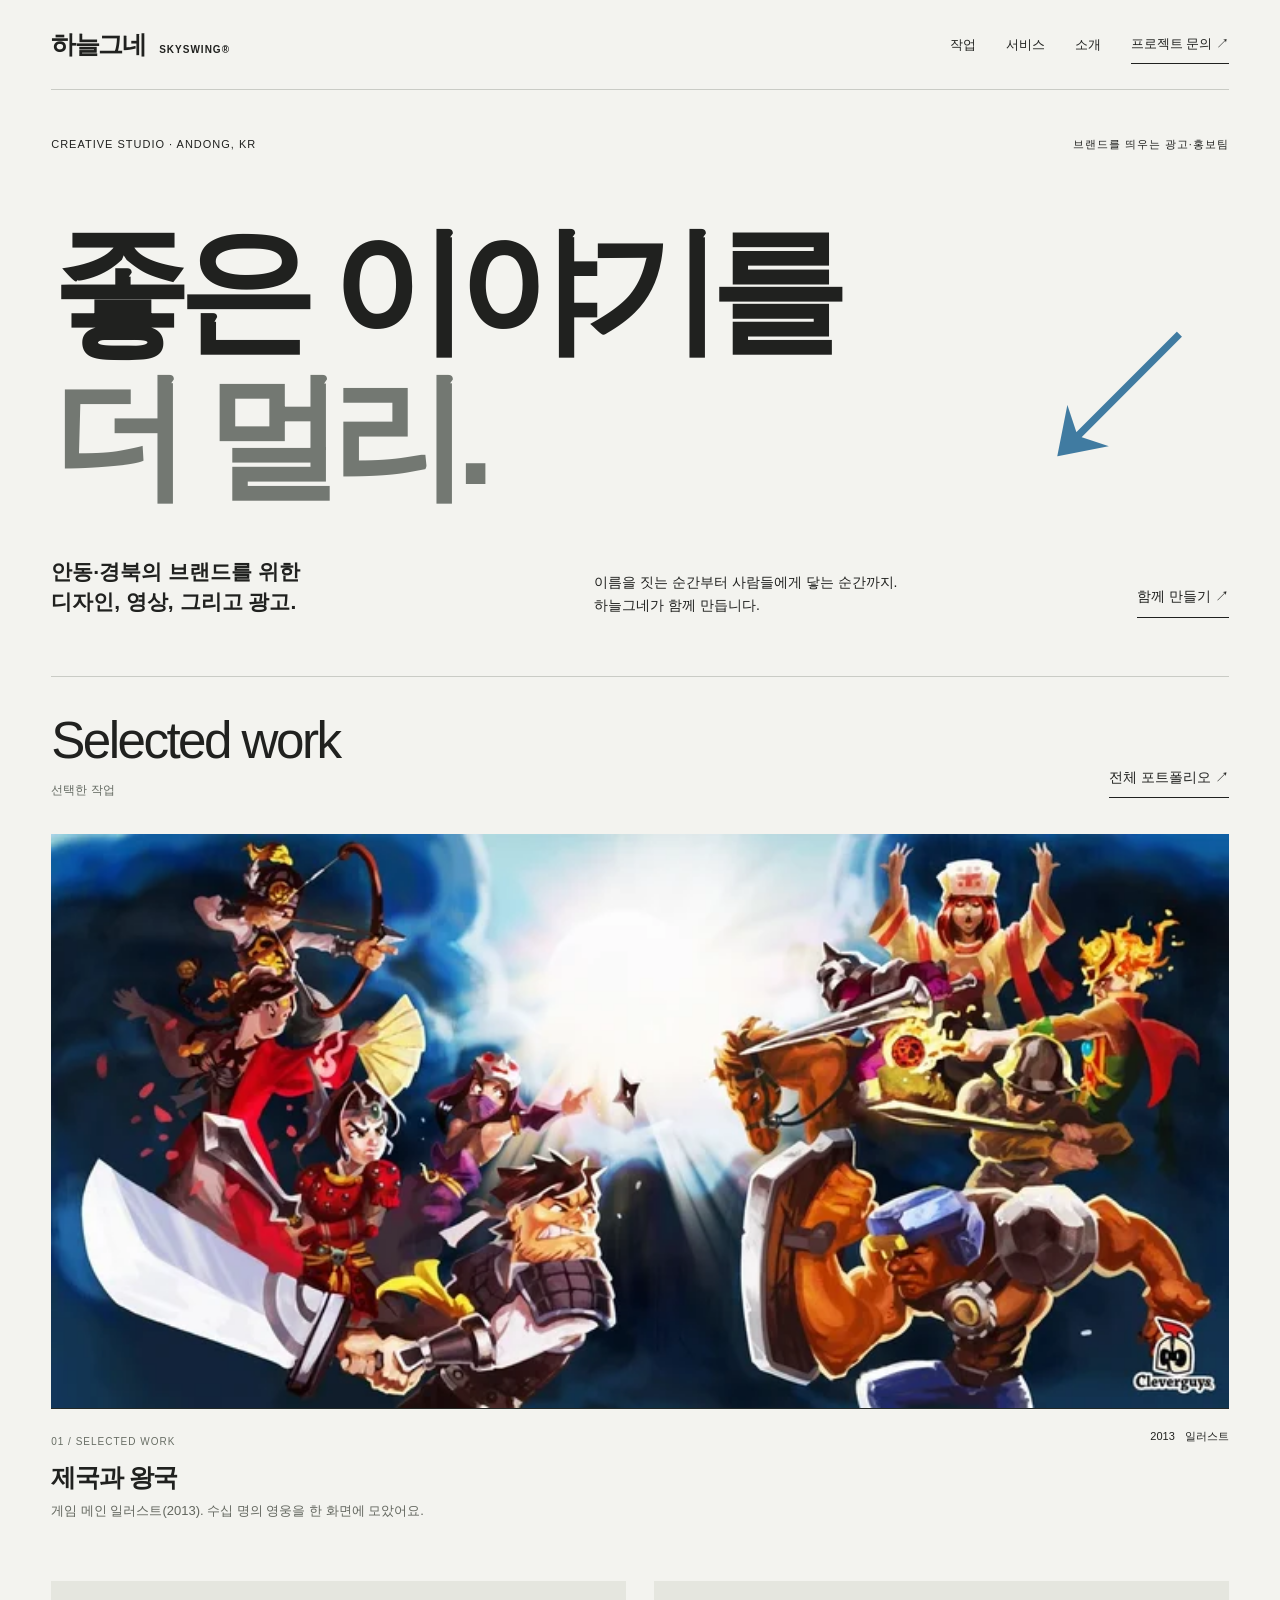
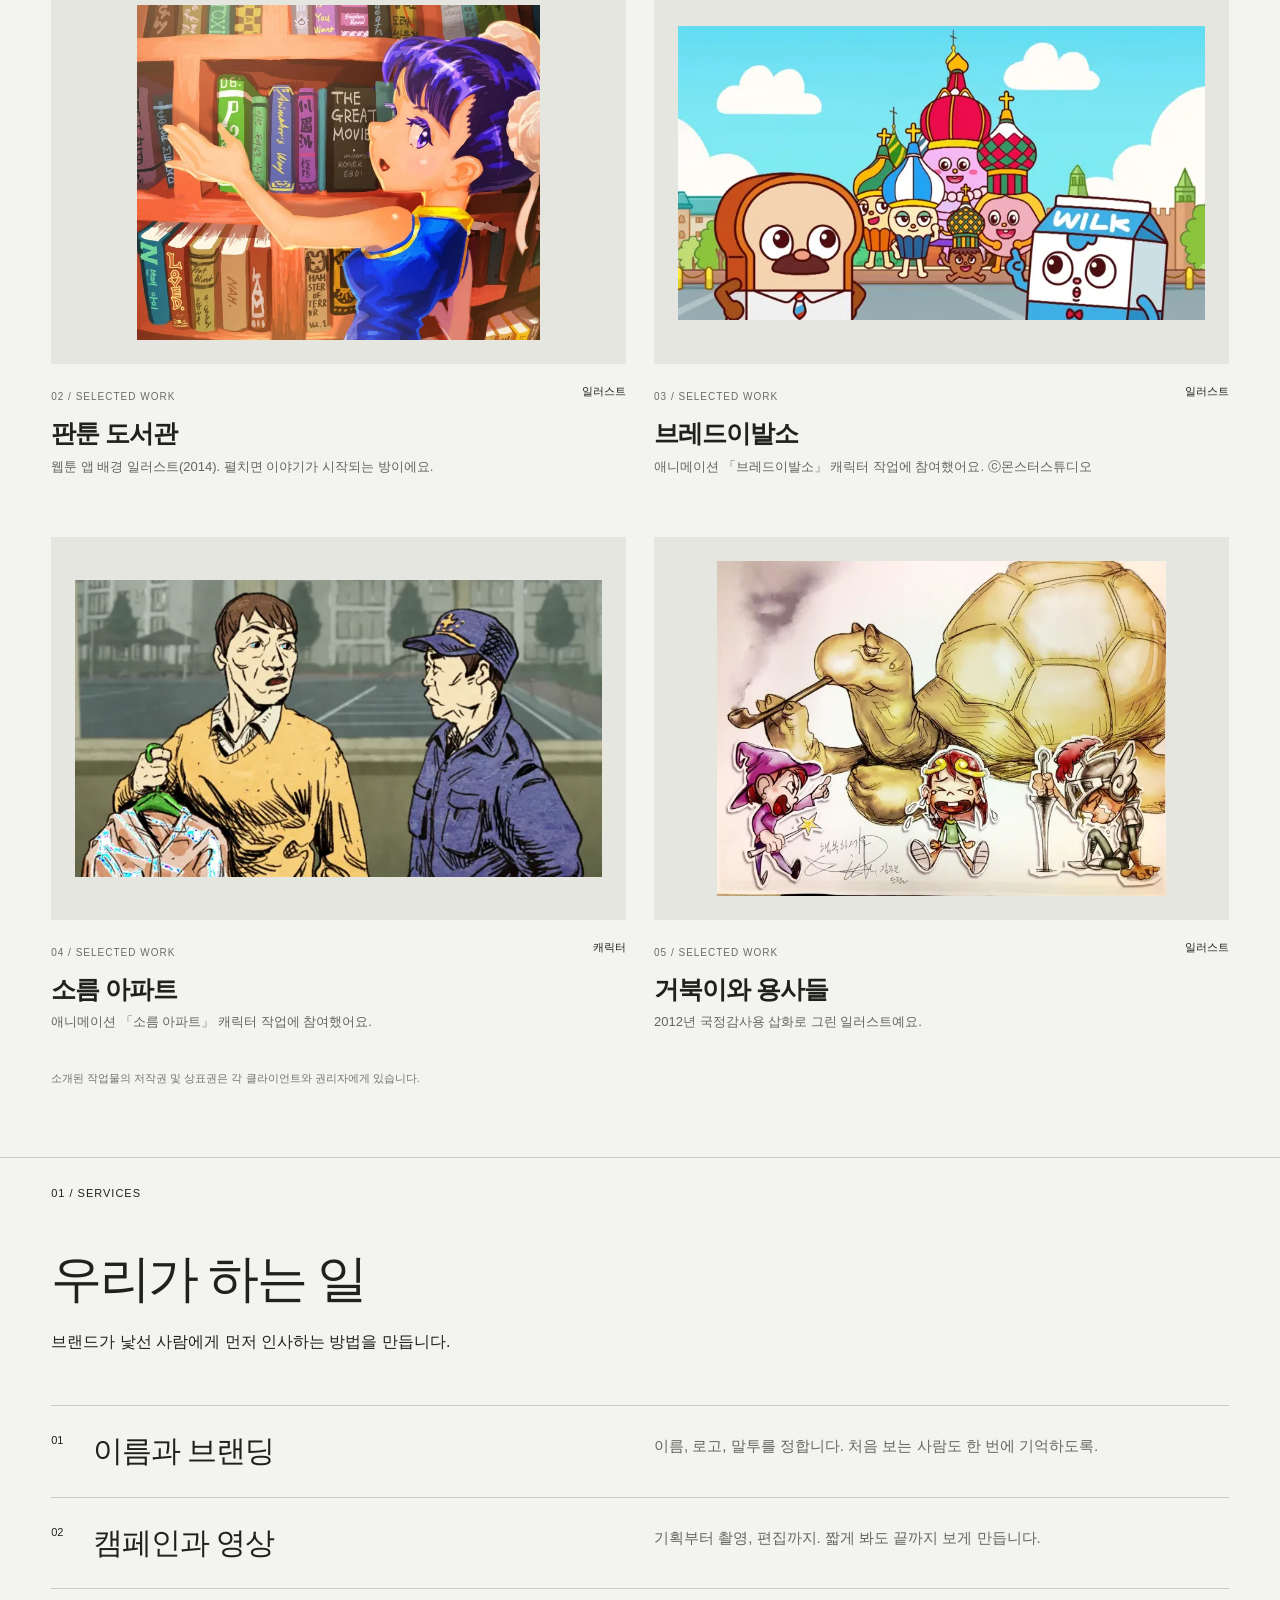
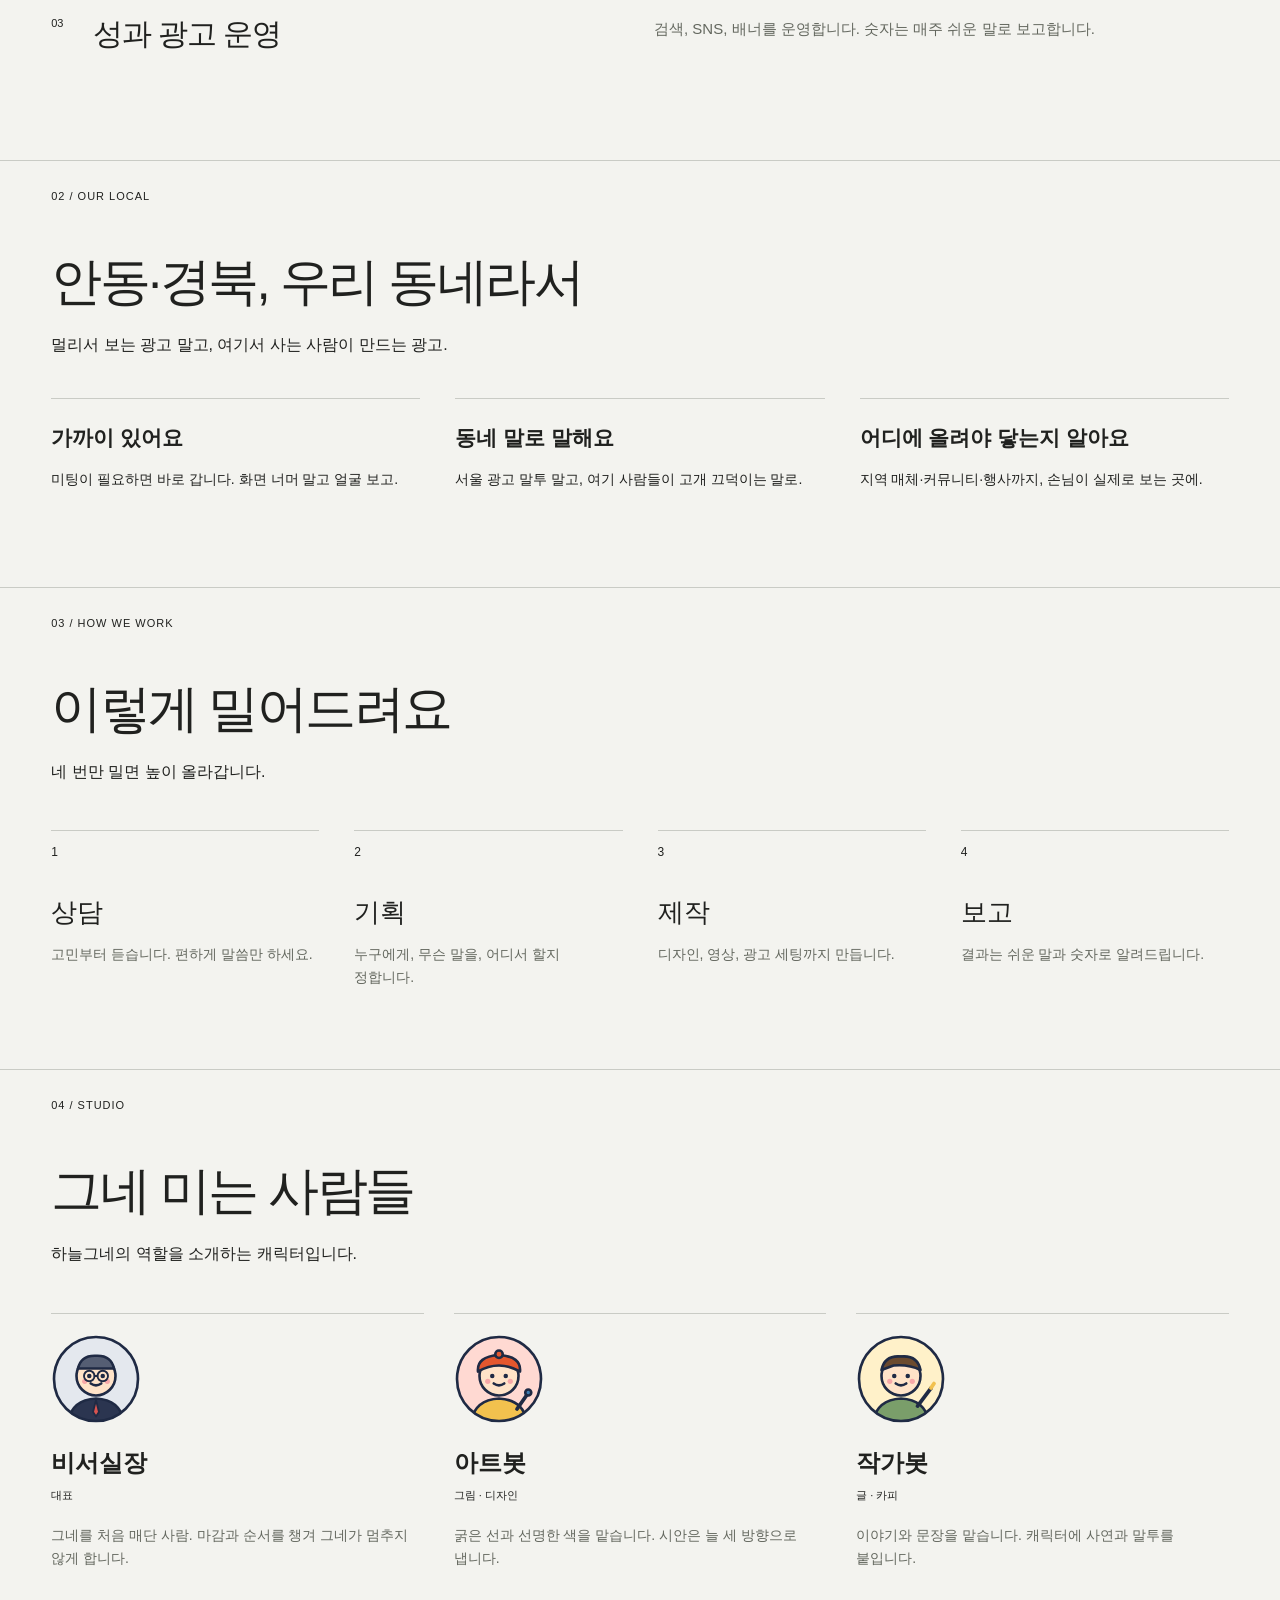
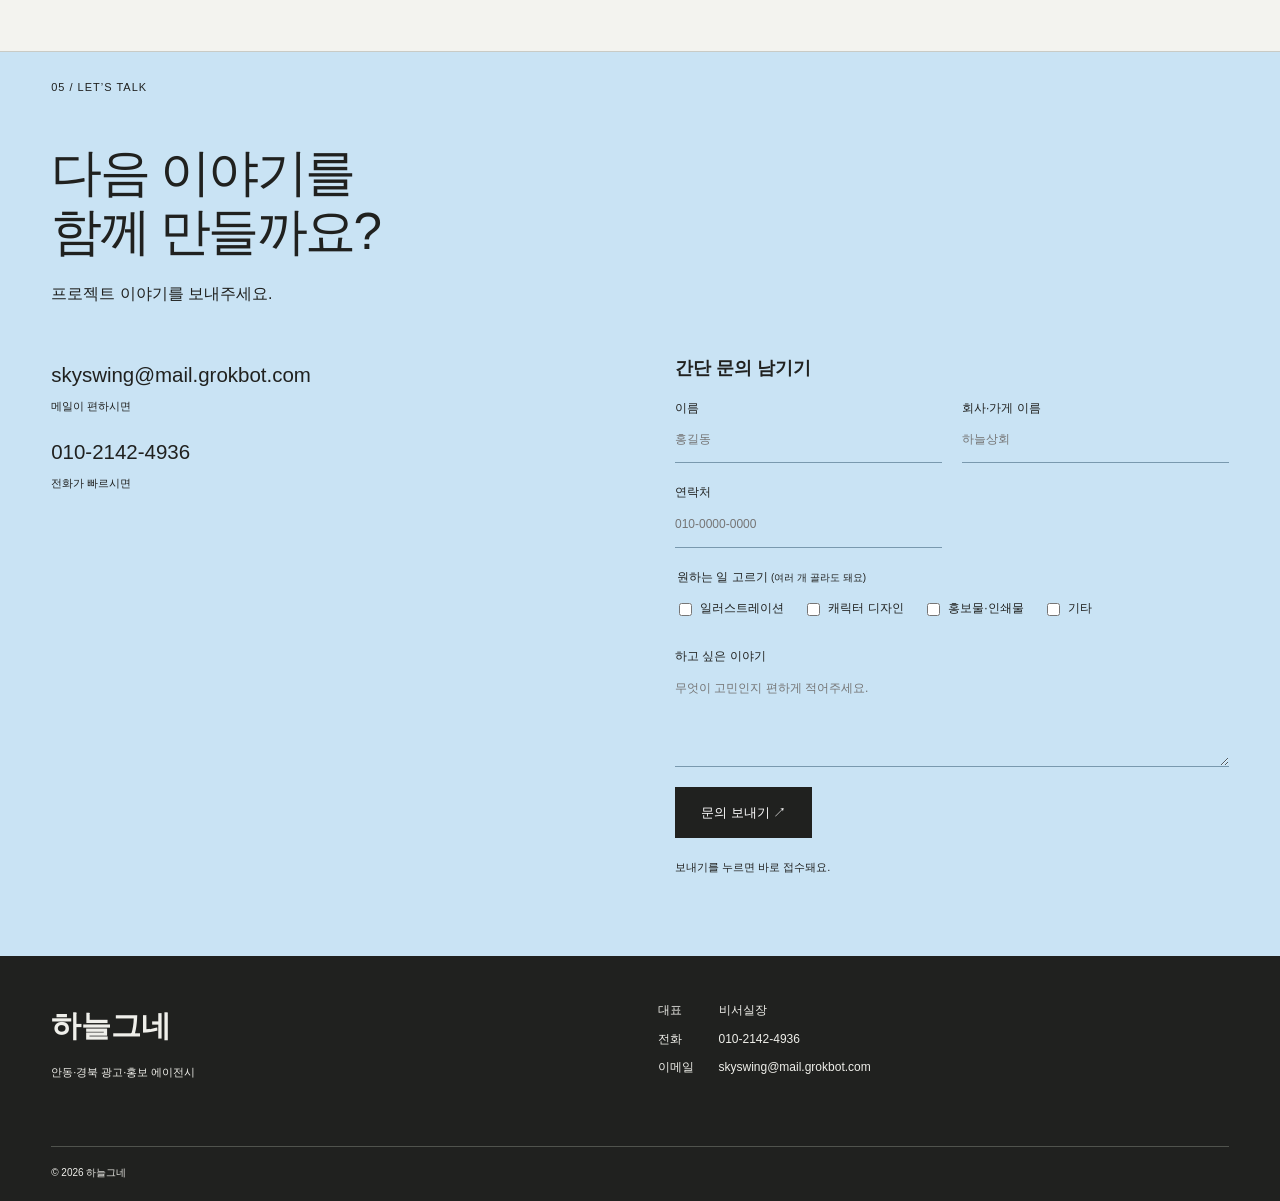
==== commit abaecda5: "Redesign SkySwing homepage and gallery with a minimal studio layout" ====
--- a/index.html
+++ b/index.html
@@ -1,13 +1,169 @@
-<!doctype html><html lang="ko"><head><meta charset="utf-8"><meta name="viewport" content="width=device-width,initial-scale=1"><title>하늘그네 공모전 진행도</title>
-<style>body{font-family:-apple-system,"Apple SD Gothic Neo","Noto Sans KR",sans-serif;max-width:760px;margin:32px auto;padding:0 16px;color:#0F233D;background:#fafaf7}h1{font-size:24px;margin:0}.up{color:#777;margin:4px 0 24px}
-.row{background:#fff;border-radius:12px;padding:14px 16px;margin-bottom:12px;box-shadow:0 1px 3px #0001}.dead{opacity:.45}.hd{display:flex;justify-content:space-between;gap:8px;flex-wrap:wrap}.dl{font-size:14px}
-.bar{position:relative;height:22px;background:#eee;border-radius:11px;margin:10px 0 6px;overflow:hidden}.fill{height:100%;border-radius:11px}.bar span{position:absolute;right:10px;top:1px;font-size:14px;font-weight:700}.nt{font-size:14px;color:#555}</style></head>
-<body><h1>하늘그네 공모전 진행도</h1><p class="up">갱신 2026-10-13 09:00 KST</p><div class="row"><div class="hd"><b>01 화성 공사장 가림막</b><span class="dl" style="color:#e4572e">마감 10/16 · D-3</span></div>
-<div class="bar"><div class="fill" style="width:100%;background:#2e86ab"></div><span>100%</span></div></div><div class="row"><div class="hd"><b>02 김해박물관 가야 웹툰</b><span class="dl" style="color:#e4572e">마감 10/18 · D-5</span></div>
-<div class="bar"><div class="fill" style="width:70%;background:#e4572e"></div><span>70%</span></div></div><div class="row"><div class="hd"><b>03 해양안전 이모티콘</b><span class="dl" style="color:#555">마감 10/22 · D-9</span></div>
-<div class="bar"><div class="fill" style="width:90%;background:#2e86ab"></div><span>90%</span></div></div><div class="row"><div class="hd"><b>04 부산 동구 상어 캐릭터</b><span class="dl" style="color:#555">마감 10/23 · D-10</span></div>
-<div class="bar"><div class="fill" style="width:20%;background:#2e86ab"></div><span>20%</span></div></div><div class="row dead"><div class="hd"><b>05 동학농민혁명 일러스트 컷 (파기)</b><span class="dl" style="color:#555">마감 10/26 · D-13</span></div>
-<div class="bar"><div class="fill" style="width:0%;background:#bbb"></div><span>0%</span></div></div><div class="row"><div class="hd"><b>06 김해시 캐릭터 해동이</b><span class="dl" style="color:#555">마감 10/30 · D-17</span></div>
-<div class="bar"><div class="fill" style="width:60%;background:#2e86ab"></div><span>60%</span></div></div><div class="row"><div class="hd"><b>07 용산구시설관리공단 캐릭터</b><span class="dl" style="color:#555">마감 10/30 · D-17</span></div>
-<div class="bar"><div class="fill" style="width:75%;background:#2e86ab"></div><span>75%</span></div></div><div class="row"><div class="hd"><b>08 국립국악원 국악누리 표지</b><span class="dl" style="color:#555">마감 10/30 · D-17</span></div>
-<div class="bar"><div class="fill" style="width:55%;background:#2e86ab"></div><span>55%</span></div></div></body></html>+<!DOCTYPE html>
+<html lang="ko"><head>
+<meta charset="utf-8"/>
+<meta content="width=device-width, initial-scale=1, viewport-fit=cover" name="viewport"/>
+<title>하늘그네 · 안동·경북 광고·홍보 에이전시</title>
+<meta content="하늘그네는 안동·경북의 브랜드를 띄우는 광고·홍보 에이전시입니다. 브랜딩, 캠페인·영상, 성과 광고 운영까지. 광고, 한 번 쭉 밀어드립니다." name="description"/>
+<meta content="#f3f3ef" name="theme-color"/>
+<link href="https://skyswing.jubo.kim/" rel="canonical"/>
+<!-- Open Graph / 카카오톡·SNS 공유 미리보기 -->
+<meta content="website" property="og:type"/>
+<meta content="ko_KR" property="og:locale"/>
+<meta content="하늘그네" property="og:site_name"/>
+<meta content="https://skyswing.jubo.kim/" property="og:url"/>
+<meta content="하늘그네 · 안동·경북 광고·홍보 에이전시" property="og:title"/>
+<meta content="광고, 한 번 쭉 밀어드립니다. 안동·경북 브랜드를 위한 브랜딩·캠페인·성과 광고." property="og:description"/>
+<!-- TODO: 1200x630 공유 이미지를 만들어 /og-image.png 로 올려주세요 -->
+<meta content="https://skyswing.jubo.kim/og-image.png" property="og:image"/>
+<meta content="1200" property="og:image:width"/>
+<meta content="630" property="og:image:height"/>
+<meta content="summary_large_image" name="twitter:card"/>
+<link href="assets/favicon.svg" rel="icon" type="image/svg+xml"/>
+<link href="assets/apple-touch-icon.png" rel="apple-touch-icon"/>
+
+<link crossorigin="" href="https://fonts.gstatic.com" rel="preconnect"/>
+
+
+<link href="studio.css" rel="stylesheet"/></head><body><header class="site-header"><a class="brand" href="index.html" aria-label="하늘그네 홈">하늘그네<span>SKYSWING®</span></a><nav aria-label="주 메뉴"><a href="index.html#cases">작업</a><a href="index.html#work">서비스</a><a href="index.html#team">소개</a><a class="nav-contact" href="index.html#contact">프로젝트 문의 ↗</a></nav></header><main><section class="hero wrap"><div class="eyebrow"><span>CREATIVE STUDIO · ANDONG, KR</span><span>브랜드를 띄우는 광고·홍보팀</span></div><h1>좋은 이야기를<br><span>더 멀리.</span><a class="hero-arrow" href="#cases" aria-label="대표 작업 보기">↙</a></h1><div class="hero-bottom"><p>안동·경북의 브랜드를 위한<br>디자인, 영상, 그리고 광고.</p><p>이름을 짓는 순간부터 사람들에게 닿는 순간까지.<br>하늘그네가 함께 만듭니다.</p><a href="#contact" class="text-link">함께 만들기 ↗</a></div></section><section id="cases" class="wrap"><div class="section-heading"><h2>Selected work<span>선택한 작업</span></h2><a class="text-link" href="gallery.html">전체 포트폴리오 ↗</a></div><div class="projects"><figure class="project">
+<a aria-label="제국과 왕국 전체 작업 보기" class="slide-img" href="gallery.html"><img alt="동서양 판타지 전사들의 대결을 그린 게임 메인 일러스트" decoding="async" fetchpriority="high" height="585" loading="eager" sizes="(min-width: 760px) 46vw, 92vw" src="assets/works/w-empire-720.webp" srcset="assets/works/w-empire-720.webp 720w, assets/works/w-empire-1200.webp 1200w" width="1200"/></a>
+<figcaption><span class="project-index">01 / SELECTED WORK</span>
+<p class="meta"><span class="chip">2013</span><span class="chip illu">일러스트</span></p>
+<h3>제국과 왕국</h3>
+<p class="desc">게임 메인 일러스트(2013). 수십 명의 영웅을 한 화면에 모았어요.</p>
+</figcaption>
+</figure><figure class="project">
+<a aria-label="판툰 도서관 전체 작업 보기" class="slide-img" href="gallery.html"><img alt="밝은 만화풍 도서관 배경 그림" decoding="async" height="999" loading="lazy" sizes="(min-width: 760px) 46vw, 92vw" src="assets/works/w-library-720.webp" srcset="assets/works/w-library-720.webp 720w, assets/works/w-library-1200.webp 1200w" width="1200"/></a>
+<figcaption><span class="project-index">02 / SELECTED WORK</span>
+<p class="meta"><span class="chip illu">일러스트</span></p>
+<h3>판툰 도서관</h3>
+<p class="desc">웹툰 앱 배경 일러스트(2014). 펼치면 이야기가 시작되는 방이에요.</p>
+</figcaption>
+</figure><figure class="project">
+<a aria-label="브레드이발소 전체 작업 보기" class="slide-img" href="gallery.html"><img alt="애니메이션 브레드이발소 장면: 브레드와 윌크가 성당 앞에 서 있는 모습" decoding="async" height="671" loading="lazy" sizes="(min-width: 760px) 46vw, 92vw" src="assets/works/c-bread-720.webp" srcset="assets/works/c-bread-720.webp 720w, assets/works/c-bread-1200.webp 1200w" width="1200"/></a>
+<figcaption><span class="project-index">03 / SELECTED WORK</span>
+<p class="meta"><span class="chip illu">일러스트</span></p>
+<h3>브레드이발소</h3>
+<p class="desc">애니메이션 「브레드이발소」 캐릭터 작업에 참여했어요. ⓒ몬스터스튜디오</p>
+</figcaption>
+</figure><figure class="project">
+<a aria-label="소름 아파트 전체 작업 보기" class="slide-img" href="gallery.html"><img alt="애니메이션 소름 아파트 세탁소의 두 남성 캐릭터가 대화하는 장면" decoding="async" height="675" loading="lazy" sizes="(min-width: 760px) 46vw, 92vw" src="assets/works/c-goosebumps-720.webp" srcset="assets/works/c-goosebumps-720.webp 720w, assets/works/c-goosebumps-1200.webp 1200w" width="1200"/></a>
+<figcaption><span class="project-index">04 / SELECTED WORK</span>
+<p class="meta"><span class="chip char">캐릭터</span></p>
+<h3>소름 아파트</h3>
+<p class="desc">애니메이션 「소름 아파트」 캐릭터 작업에 참여했어요.</p>
+</figcaption>
+</figure><figure class="project">
+<a aria-label="거북이와 용사들 전체 작업 보기" class="slide-img" href="gallery.html"><img alt="거대한 거북이 앞에서 화를 내는 세 명의 게임 용사 캐릭터 일러스트" decoding="async" height="896" loading="lazy" sizes="(min-width: 760px) 46vw, 92vw" src="assets/works/c-turtle-720.webp" srcset="assets/works/c-turtle-720.webp 720w, assets/works/c-turtle-1200.webp 1200w" width="1200"/></a>
+<figcaption><span class="project-index">05 / SELECTED WORK</span>
+<p class="meta"><span class="chip illu">일러스트</span></p>
+<h3>거북이와 용사들</h3>
+<p class="desc">2012년 국정감사용 삽화로 그린 일러스트예요.</p>
+</figcaption>
+</figure></div><p class="rights">소개된 작업물의 저작권 및 상표권은 각 클라이언트와 권리자에게 있습니다.</p></section><section class="sheet" id="work"><div class="section-label wrap">01 / SERVICES</div><div class="wrap">
+<h2>우리가 하는 일</h2>
+<p>브랜드가 낯선 사람에게 먼저 인사하는 방법을 만듭니다.</p>
+<div class="cards">
+<div class="card"><h3>이름과 브랜딩</h3><p>이름, 로고, 말투를 정합니다. 처음 보는 사람도 한 번에 기억하도록.</p></div>
+<div class="card"><h3>캠페인과 영상</h3><p>기획부터 촬영, 편집까지. 짧게 봐도 끝까지 보게 만듭니다.</p></div>
+<div class="card"><h3>성과 광고 운영</h3><p>검색, SNS, 배너를 운영합니다. 숫자는 매주 쉬운 말로 보고합니다.</p></div>
+</div>
+</div></section><section class="sheet" id="local"><div class="section-label wrap">02 / OUR LOCAL</div><div class="wrap">
+<div class="hd"><h2>안동·경북, 우리 동네라서</h2></div>
+<p class="lead">멀리서 보는 광고 말고, 여기서 사는 사람이 만드는 광고.</p>
+<div class="local">
+
+<ul class="points">
+<li><b>가까이 있어요</b>미팅이 필요하면 바로 갑니다. 화면 너머 말고 얼굴 보고.</li>
+<li><b>동네 말로 말해요</b>서울 광고 말투 말고, 여기 사람들이 고개 끄덕이는 말로.</li>
+<li><b>어디에 올려야 닿는지 알아요</b>지역 매체·커뮤니티·행사까지, 손님이 실제로 보는 곳에.</li>
+</ul>
+</div>
+</div></section><section class="sheet" id="process"><div class="section-label wrap">03 / HOW WE WORK</div><div class="wrap">
+<h2>이렇게 밀어드려요</h2>
+<p class="lead">네 번만 밀면 높이 올라갑니다.</p>
+<ol class="steps">
+<li class="step"><span class="n">1</span><h3>상담</h3><p>고민부터 듣습니다. 편하게 말씀만 하세요.</p></li>
+<li class="step"><span class="n">2</span><h3>기획</h3><p>누구에게, 무슨 말을, 어디서 할지 정합니다.</p></li>
+<li class="step"><span class="n">3</span><h3>제작</h3><p>디자인, 영상, 광고 세팅까지 만듭니다.</p></li>
+<li class="step"><span class="n">4</span><h3>보고</h3><p>결과는 쉬운 말과 숫자로 알려드립니다.</p></li>
+</ol>
+</div></section><section class="sheet tint" id="team"><div class="section-label wrap">04 / STUDIO</div><div class="wrap">
+<div class="hd"><h2>그네 미는 사람들</h2></div>
+<p class="lead">하늘그네의 역할을 소개하는 캐릭터입니다.</p>
+<div class="team">
+<div class="member boss">
+<img alt="비서실장 캐릭터 그림" class="av" height="116" src="assets/team/chief.svg" width="116"/>
+<h3>비서실장</h3>
+<span class="role">대표</span>
+<p>그네를 처음 매단 사람. 마감과 순서를 챙겨 그네가 멈추지 않게 합니다.</p>
+</div>
+<div class="member">
+<img alt="아트봇 캐릭터 그림" class="av" height="116" src="assets/team/artbot.svg" width="116"/>
+<h3>아트봇</h3>
+<span class="role">그림 · 디자인</span>
+<p>굵은 선과 선명한 색을 맡습니다. 시안은 늘 세 방향으로 냅니다.</p>
+</div>
+<div class="member">
+<img alt="작가봇 캐릭터 그림" class="av" height="116" src="assets/team/writerbot.svg" width="116"/>
+<h3>작가봇</h3>
+<span class="role">글 · 카피</span>
+<p>이야기와 문장을 맡습니다. 캐릭터에 사연과 말투를 붙입니다.</p>
+</div>
+</div>
+</div></section><section class="sheet contact" id="contact"><div class="section-label wrap">05 / LET’S TALK</div><div class="wrap">
+<h2>다음 이야기를
+함께 만들까요?</h2>
+<p class="lead">프로젝트 이야기를 보내주세요.</p>
+<div class="contact-grid">
+<div class="ways">
+<a class="way mail" href="mailto:skyswing@mail.grokbot.com"><span class="ic">✉️</span><span>skyswing@mail.grokbot.com<small>메일이 편하시면</small></span></a>
+<a class="way tel" href="tel:+821021424936"><span class="ic">📞</span><span><span>010-2142-4936</span><small>전화가 빠르시면</small></span></a>
+</div>
+<form class="inq" id="inq" novalidate="">
+<h3>간단 문의 남기기</h3>
+<div class="row2">
+<label>이름<input autocomplete="name" name="name" placeholder="홍길동"/></label>
+<label>회사·가게 이름<input autocomplete="organization" name="company" placeholder="하늘상회"/></label>
+</div>
+<div class="row2">
+<label>연락처<input autocomplete="tel" name="phone" placeholder="010-0000-0000" type="tel"/></label>
+</div>
+<fieldset class="picks"><legend>원하는 일 고르기 <small>(여러 개 골라도 돼요)</small></legend>
+<label class="pick"><input name="want" type="checkbox" value="일러스트레이션"/><span>일러스트레이션</span></label>
+<label class="pick"><input name="want" type="checkbox" value="캐릭터 디자인"/><span>캐릭터 디자인</span></label>
+<label class="pick"><input name="want" type="checkbox" value="홍보물·인쇄물"/><span>홍보물·인쇄물</span></label>
+<label class="pick"><input name="want" type="checkbox" value="기타"/><span>기타</span></label>
+</fieldset>
+<label>하고 싶은 이야기<textarea name="msg" placeholder="무엇이 고민인지 편하게 적어주세요."></textarea></label>
+<button class="btn" type="submit">문의 보내기 ↗</button>
+<p aria-live="polite" class="fine" role="status">보내기를 누르면 바로 접수돼요.</p>
+</form>
+</div>
+</div></section><footer class="foot">
+<div class="in">
+<div class="name">하늘그네<small>안동·경북 광고·홍보 에이전시</small></div>
+<dl>
+<dt>대표</dt><dd>비서실장</dd>
+<dt>전화</dt><dd><a href="tel:+821021424936">010-2142-4936</a></dd>
+<dt>이메일</dt><dd><a href="mailto:skyswing@mail.grokbot.com">skyswing@mail.grokbot.com</a></dd>
+</dl>
+<div class="copy"><span>© 2026 하늘그네</span></div>
+</div>
+</footer></main><script>/* 간단 문의: Web3Forms로 바로 접수 (skyswing@mail.grokbot.com) */
+(function(){
+  var f=document.getElementById('inq'),b=f.querySelector('button'),note=f.querySelector('.fine');
+  f.addEventListener('submit',function(e){
+    e.preventDefault();
+    var v=function(n){return (f.elements[n].value||'').trim();};
+    if(!v('name')||!(v('phone')||v('msg'))){note.textContent='이름과 연락처(또는 내용)를 적어 주세요.';return;}
+    b.disabled=true;note.textContent='보내는 중이에요…';
+    fetch('https://api.web3forms.com/submit',{method:'POST',headers:{'Content-Type':'application/json','Accept':'application/json'},
+      body:JSON.stringify({access_key:'ccf8f8a4-c99c-4911-995d-a8d979423d2a',subject:'[하늘그네 문의] '+(v('company')||v('name')),from_name:'하늘그네 홈페이지','이름':v('name'),'회사·가게':v('company'),'연락처':v('phone'),'원하는 일':[].slice.call(f.querySelectorAll('input[name=want]:checked')).map(function(x){return x.value;}).join(', ')||'선택 안 함','내용':v('msg')})})
+    .then(function(r){return r.json();}).then(function(d){
+      if(d.success==='true'||d.success===true){f.reset();note.textContent='잘 받았어요! 하루 안에 연락드릴게요.';}
+      else throw 0;
+    }).catch(function(){note.innerHTML='전송이 안 됐어요. <a href="mailto:skyswing@mail.grokbot.com">skyswing@mail.grokbot.com</a>으로 메일 주세요.';})
+    .then(function(){b.disabled=false;});
+  });
+})();
+</script></body></html>
--- a/studio.css
+++ b/studio.css
@@ -0,0 +1,4 @@
+
+:root{--ink:#20211f;--paper:#f3f3ef;--sky:#c9e3f4;--line:#c9cbc5;--yellow:#c9e3f4;--lemon:#c9e3f4;box-sizing:border-box}*{box-sizing:inherit}html{scroll-behavior:smooth;scroll-padding-top:100px}body{margin:0;background:var(--paper);color:var(--ink);font-family:Arial,"Apple SD Gothic Neo","Malgun Gothic",sans-serif;font-size:16px;line-height:1.65;word-break:keep-all}a{color:inherit;text-decoration:none}button,input,textarea{font:inherit}a:focus-visible,button:focus-visible,input:focus-visible,textarea:focus-visible{outline:3px solid #2174aa;outline-offset:5px}button,a,input,textarea{-webkit-tap-highlight-color:transparent}img{max-width:100%;display:block}h1,h2,h3,p,figure{margin:0}h1,h2,h3{line-height:1.15}button{cursor:pointer}.wrap{width:min(1440px,92%);margin:auto}.site-header{width:92%;max-width:1440px;margin:auto;display:flex;align-items:center;justify-content:space-between;padding:24px 0;border-bottom:1px solid var(--line);gap:20px}.brand{display:flex;gap:14px;align-items:baseline;font-weight:800;font-size:25px;letter-spacing:-1.5px}.brand span{font-size:10px;letter-spacing:1px}nav{display:flex;gap:30px;font-size:13px;align-items:center}.nav-contact{border-bottom:1px solid;padding:8px 0}a:hover{color:#347295}.hero{padding:45px 0 58px}.eyebrow{display:flex;justify-content:space-between;font-size:11px;letter-spacing:1px}.hero h1{font-size:clamp(70px,10.8vw,166px);font-weight:700;letter-spacing:-.085em;line-height:1.05;margin:65px 0 48px;position:relative}.hero h1>span{color:#737872}.hero-arrow{position:absolute;right:2%;bottom:5%;font-size:clamp(85px,15vw,210px);font-weight:400;line-height:1;color:#407ba1}.hero-bottom{display:grid;grid-template-columns:1fr 1fr auto;gap:30px;align-items:end;font-size:14px}.hero-bottom p:first-child{font-size:21px;line-height:1.45;font-weight:600}.text-link{display:inline-block;border-bottom:1px solid;padding:8px 0;font-size:14px}.section-heading{display:flex;justify-content:space-between;align-items:end;margin:0 0 36px;padding-top:35px;border-top:1px solid var(--line);gap:20px}h2{font-size:clamp(30px,4vw,58px);font-weight:500;letter-spacing:-.05em}.section-heading h2 span{display:block;font-size:12px;letter-spacing:0;margin-top:14px;color:#656b63}.projects{display:grid;grid-template-columns:1fr 1fr;gap:60px 28px}.project:first-child{grid-column:1/-1}.slide-img{display:flex;align-items:center;justify-content:center;overflow:hidden;background:#e5e6df;aspect-ratio:1.5;padding:24px}.project:first-child .slide-img{aspect-ratio:2.05;background:#242925;padding:0}.slide-img img{width:100%;height:100%;object-fit:contain;transition:transform .5s}.slide-img:hover img{transform:scale(1.025)}figcaption{position:relative;padding-top:18px}.project-index{font-size:10px;letter-spacing:1px;color:#686e65}.meta{float:right;font-size:11px;display:flex;gap:10px}.project h3{font-size:25px;margin-top:10px;letter-spacing:-.04em}.desc{font-size:13px;color:#62665e;margin-top:8px}.rights{font-size:11px;color:#71756e;margin:36px 0 70px}.sheet{border-top:1px solid var(--line);padding-bottom:80px}.section-label{padding:26px 0 48px;font-size:11px;letter-spacing:1px}.sheet>.wrap:not(.section-label){padding:0}.sheet h2{margin-bottom:20px}.sheet p{max-width:56em}.cards{margin-top:50px;counter-reset:service}.card{display:grid;grid-template-columns:1fr 1fr;gap:28px;padding:28px 0;border-top:1px solid var(--line);counter-increment:service}.card h3{font-size:30px;font-weight:500;letter-spacing:-.04em}.card h3:before{content:'0' counter(service);font-size:11px;vertical-align:top;margin-right:30px;letter-spacing:0}.card p{font-size:15px;color:#64685f}.local{margin-top:40px}.points{list-style:none;padding:0;display:grid;grid-template-columns:repeat(3,1fr);gap:35px}.points li{font-size:14px;border-top:1px solid var(--line);padding-top:22px}.points b{display:block;font-size:21px;margin-bottom:12px}.steps{display:grid;grid-template-columns:repeat(4,1fr);gap:35px;padding:0;list-style:none;margin:45px 0 0}.n{display:block;border-top:1px solid var(--line);padding:12px 0 35px;font-size:12px}.step h3{font-size:26px;margin-bottom:15px;font-weight:500}.step p,.member p{font-size:14px;color:#64685f}.team{display:grid;grid-template-columns:repeat(3,1fr);gap:30px;margin-top:45px}.member{border-top:1px solid var(--line);padding-top:20px}.av{width:90px;height:90px;margin-bottom:25px}.member h3{font-size:24px}.role{font-size:11px;display:block;margin:10px 0 20px}.contact{background:#c9e3f4}.contact h2{white-space:pre-line}.contact-grid{display:grid;grid-template-columns:1fr 1fr;gap:70px;margin-top:50px}.ways{display:flex;flex-direction:column;gap:20px}.way{font-size:clamp(13px,1.6vw,22px);overflow-wrap:anywhere;display:flex;gap:15px}.way small{display:block;font-size:11px;margin-top:5px}.ic{display:none}.inq{display:grid;gap:20px}.inq h3{font-size:18px}.row2{display:grid;grid-template-columns:1fr 1fr;gap:20px}.inq label{display:block;font-size:12px}.inq input:not([type=checkbox]),.inq textarea{display:block;width:100%;border:0;border-bottom:1px solid #7999ae;border-radius:0;background:transparent;padding:12px 0;color:var(--ink)}.inq textarea{min-height:100px;resize:vertical}.picks{border:0;padding:0;margin:0}.picks legend{font-size:12px;margin-bottom:10px}.picks small{font-size:10px}.picks label{display:inline-flex;align-items:center;margin:0 15px 8px 0;gap:5px}.btn{border:1px solid var(--ink);background:var(--ink);color:white;padding:14px 25px;justify-self:start;font-size:13px}.btn:disabled{opacity:.5;cursor:wait}.fine{font-size:11px}.foot{padding:45px 4% 20px;background:#20211f;color:#efefea}.foot .in{max-width:1440px;margin:auto;display:grid;grid-template-columns:1fr 1fr;gap:35px}.name{font-size:30px;font-weight:700}.name small{display:block;font-size:11px;font-weight:400;margin-top:12px}.foot dl{display:grid;grid-template-columns:auto 1fr;gap:6px 25px;font-size:12px;margin:0}.foot dd{margin:0;overflow-wrap:anywhere}.copy{grid-column:1/-1;border-top:1px solid #50534d;padding-top:18px;font-size:10px;margin-top:30px}
+@media(max-width:760px){.site-header{padding:18px 0;align-items:start}.brand{font-size:22px;flex-direction:column;gap:0}.brand span{font-size:8px}nav{gap:14px;font-size:11px;flex-wrap:wrap;justify-content:end}.hero{padding-top:30px}.eyebrow{font-size:9px}.eyebrow span:last-child{display:none}.hero h1{margin:55px 0 40px;font-size:clamp(44px,10.8vw,82px)}.hero-arrow{font-size:80px;right:0}.hero-bottom{grid-template-columns:1fr;gap:20px}.hero-bottom .text-link{justify-self:start}.projects{grid-template-columns:1fr;gap:38px}.project:first-child{grid-column:auto}.project:first-child .slide-img{aspect-ratio:1.5}.slide-img{padding:12px}.section-heading{align-items:start}.section-heading .text-link{font-size:11px;white-space:nowrap}.card{grid-template-columns:1fr;gap:15px}.card h3{font-size:25px}.points,.team{grid-template-columns:1fr}.steps{grid-template-columns:1fr 1fr;gap:30px}.n{padding-bottom:20px}.contact-grid{grid-template-columns:1fr;gap:40px}.way{font-size:18px}.foot .in{grid-template-columns:1fr}.section-label{padding-bottom:30px}.sheet{padding-bottom:55px}.row2{grid-template-columns:1fr}.rights{margin-bottom:50px}}
+@media(prefers-reduced-motion:reduce){html{scroll-behavior:auto}*{transition:none!important}}
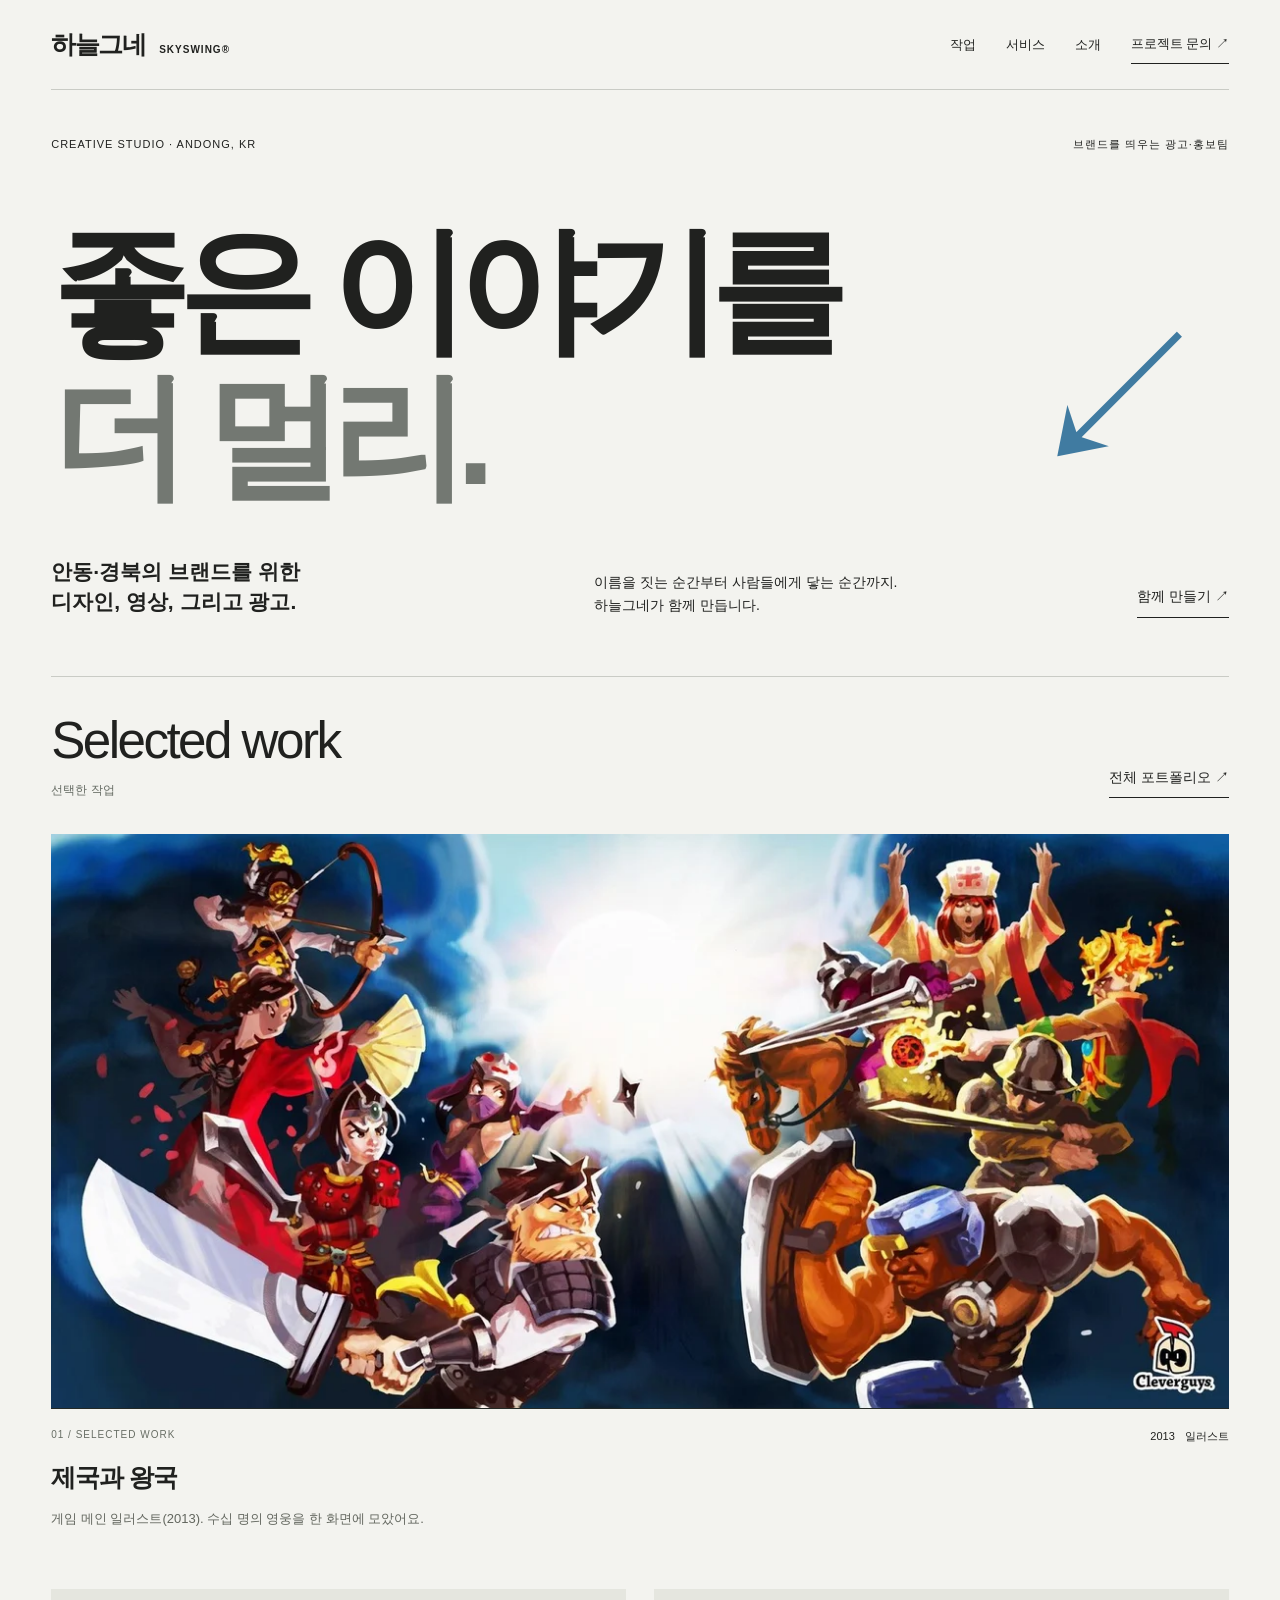
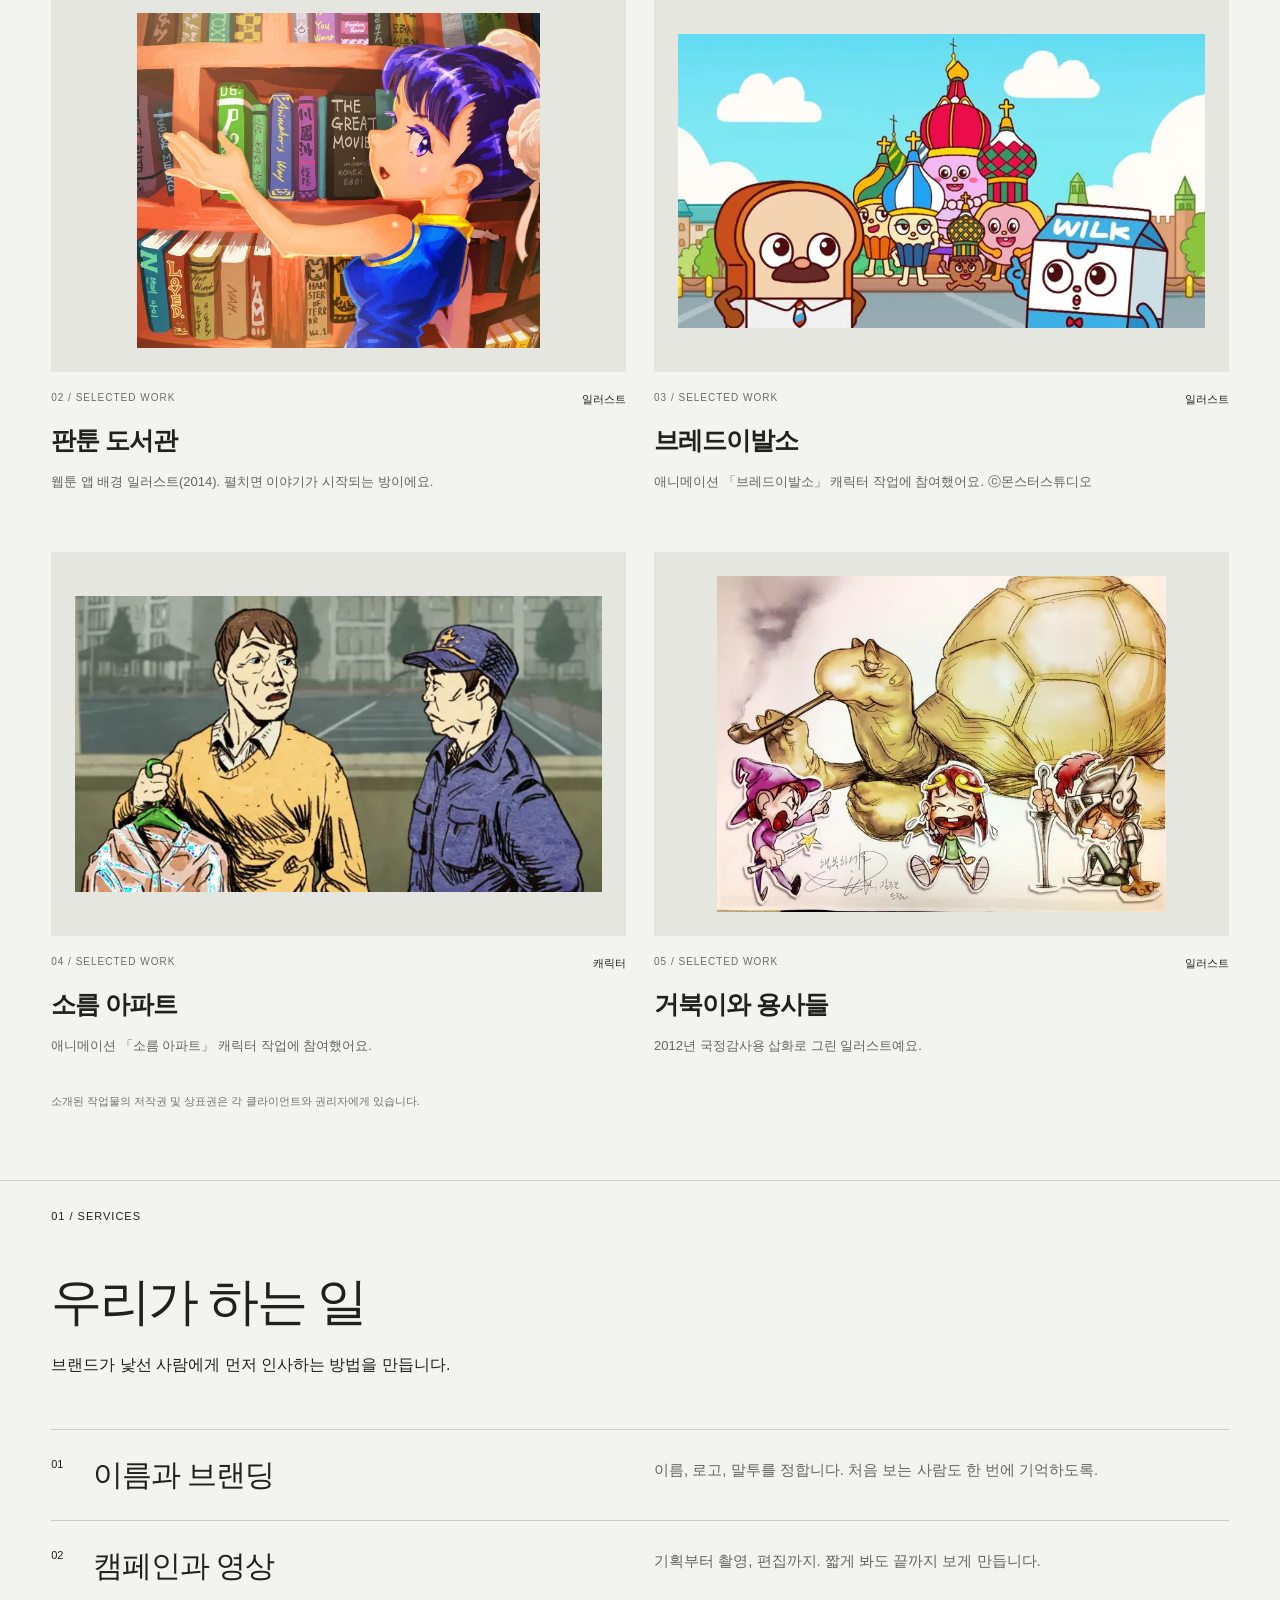
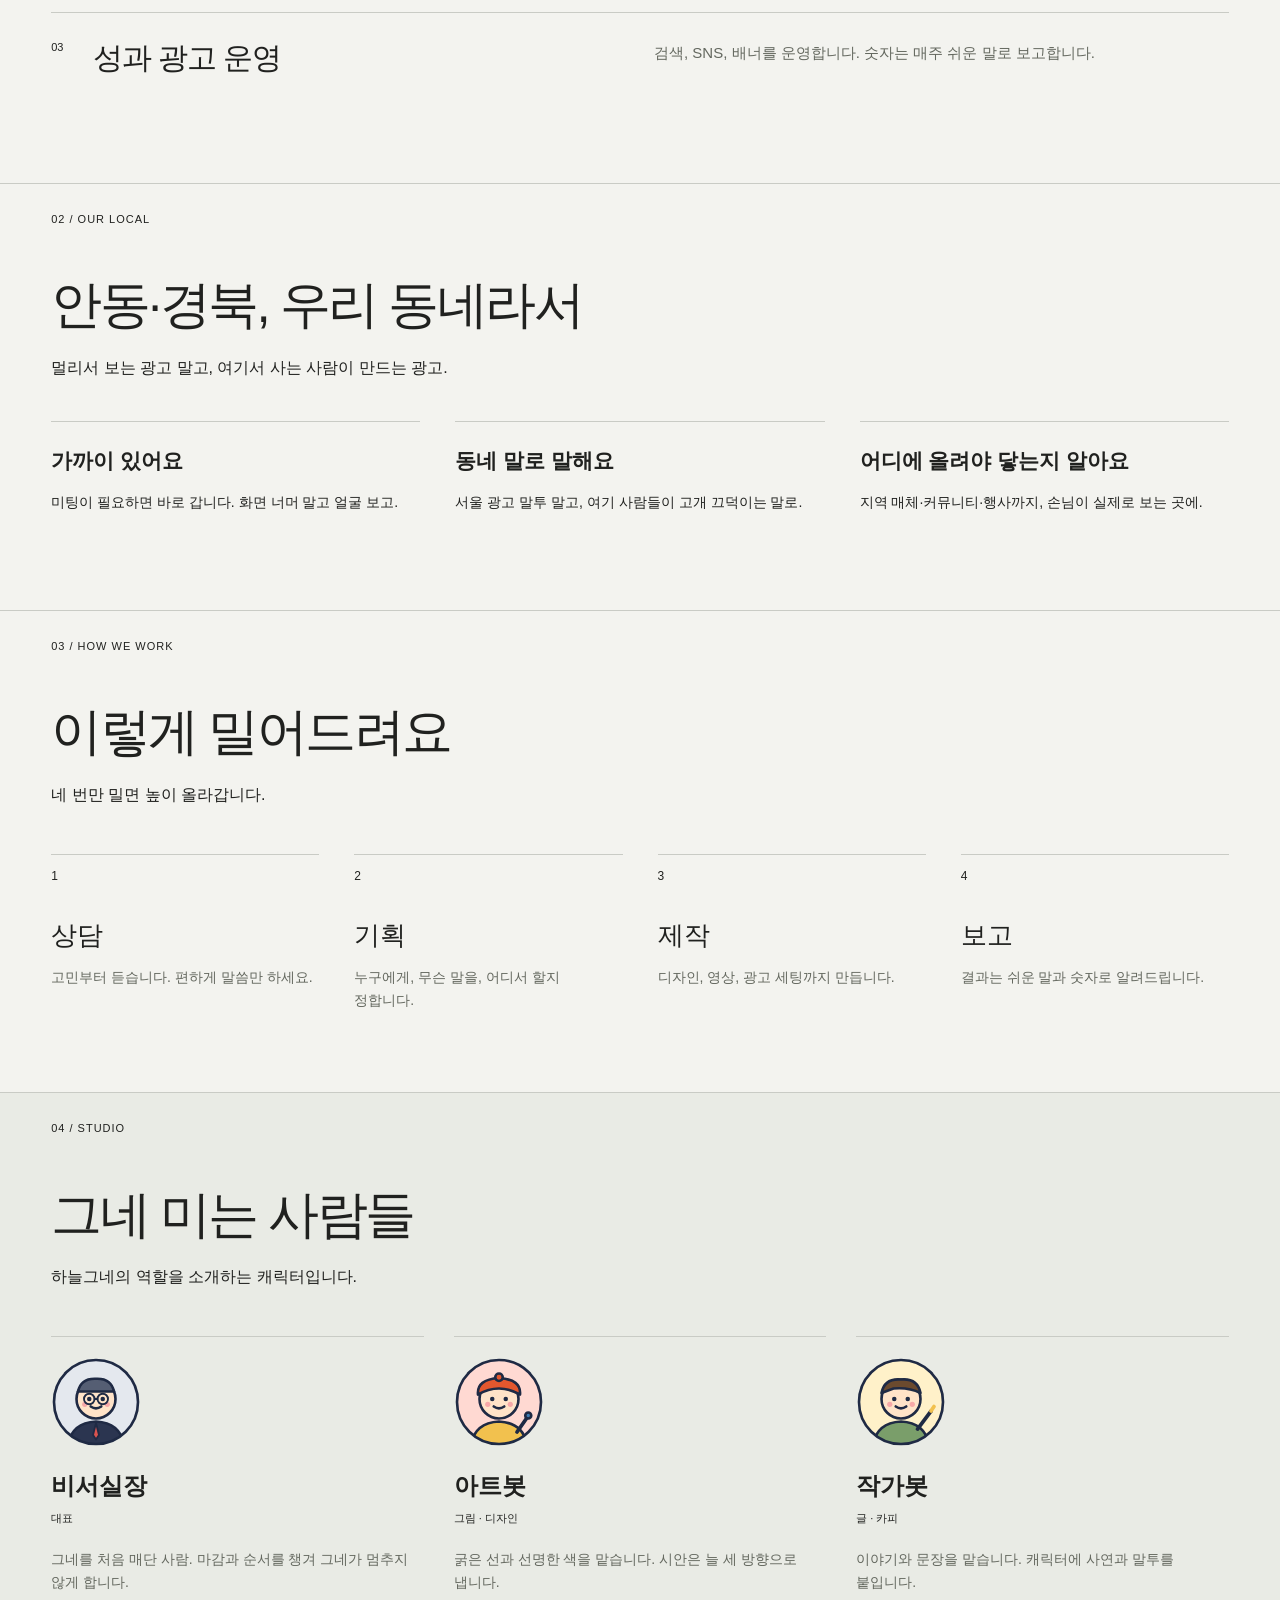
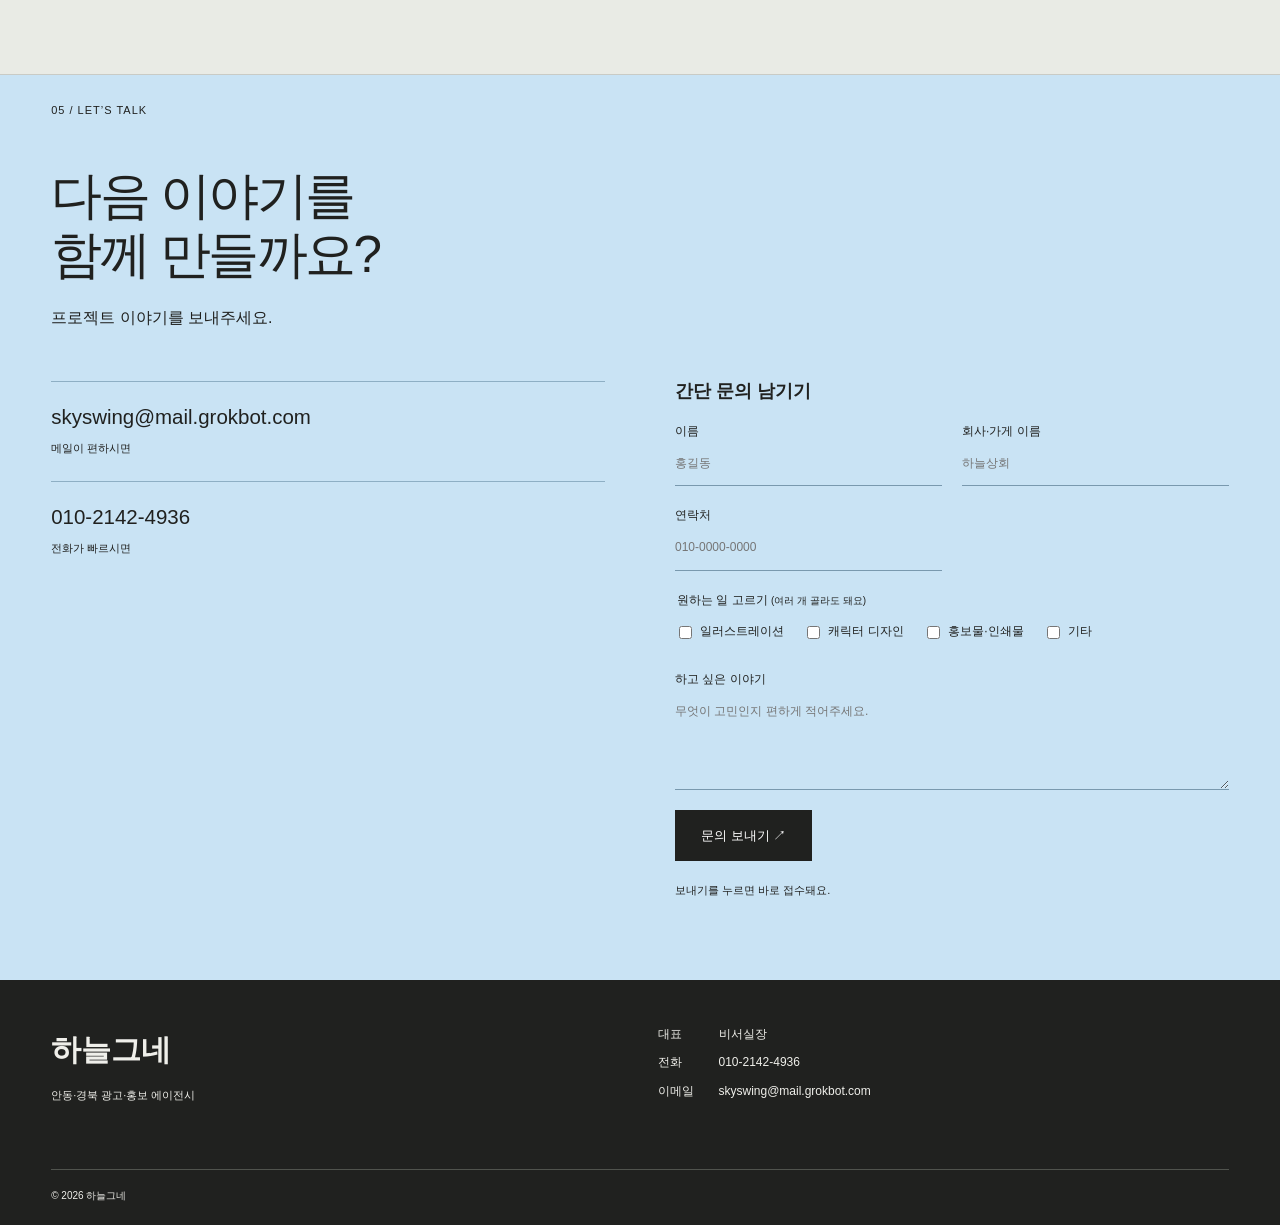
==== commit 99ac4c50: "Refine studio layout for narrow screens and document deployment" ====
--- a/index.html
+++ b/index.html
@@ -24,8 +24,8 @@
 <link crossorigin="" href="https://fonts.gstatic.com" rel="preconnect"/>
 
 
-<link href="studio.css" rel="stylesheet"/></head><body><header class="site-header"><a class="brand" href="index.html" aria-label="하늘그네 홈">하늘그네<span>SKYSWING®</span></a><nav aria-label="주 메뉴"><a href="index.html#cases">작업</a><a href="index.html#work">서비스</a><a href="index.html#team">소개</a><a class="nav-contact" href="index.html#contact">프로젝트 문의 ↗</a></nav></header><main><section class="hero wrap"><div class="eyebrow"><span>CREATIVE STUDIO · ANDONG, KR</span><span>브랜드를 띄우는 광고·홍보팀</span></div><h1>좋은 이야기를<br><span>더 멀리.</span><a class="hero-arrow" href="#cases" aria-label="대표 작업 보기">↙</a></h1><div class="hero-bottom"><p>안동·경북의 브랜드를 위한<br>디자인, 영상, 그리고 광고.</p><p>이름을 짓는 순간부터 사람들에게 닿는 순간까지.<br>하늘그네가 함께 만듭니다.</p><a href="#contact" class="text-link">함께 만들기 ↗</a></div></section><section id="cases" class="wrap"><div class="section-heading"><h2>Selected work<span>선택한 작업</span></h2><a class="text-link" href="gallery.html">전체 포트폴리오 ↗</a></div><div class="projects"><figure class="project">
-<a aria-label="제국과 왕국 전체 작업 보기" class="slide-img" href="gallery.html"><img alt="동서양 판타지 전사들의 대결을 그린 게임 메인 일러스트" decoding="async" fetchpriority="high" height="585" loading="eager" sizes="(min-width: 760px) 46vw, 92vw" src="assets/works/w-empire-720.webp" srcset="assets/works/w-empire-720.webp 720w, assets/works/w-empire-1200.webp 1200w" width="1200"/></a>
+<link href="studio.css?v=20261018-2" rel="stylesheet"/></head><body><a class="skip-link" href="#main">본문으로 건너뛰기</a><header class="site-header"><a class="brand" href="index.html" aria-label="하늘그네 홈">하늘그네<span>SKYSWING®</span></a><nav aria-label="주 메뉴"><a href="index.html#cases">작업</a><a href="index.html#work">서비스</a><a href="index.html#team">소개</a><a class="nav-contact" href="index.html#contact">프로젝트 문의 ↗</a></nav></header><main id="main"><section class="hero wrap"><div class="eyebrow"><span>CREATIVE STUDIO · ANDONG, KR</span><span>브랜드를 띄우는 광고·홍보팀</span></div><h1>좋은 이야기를<br><span>더 멀리.</span><a class="hero-arrow" href="#cases" aria-label="대표 작업 보기">↙</a></h1><div class="hero-bottom"><p>안동·경북의 브랜드를 위한<br>디자인, 영상, 그리고 광고.</p><p>이름을 짓는 순간부터 사람들에게 닿는 순간까지.<br>하늘그네가 함께 만듭니다.</p><a href="#contact" class="text-link">함께 만들기 ↗</a></div></section><section id="cases" class="wrap"><div class="section-heading"><h2>Selected work<span>선택한 작업</span></h2><a class="text-link" href="gallery.html">전체 포트폴리오 ↗</a></div><div class="projects"><figure class="project">
+<a aria-label="제국과 왕국 전체 작업 보기" class="slide-img" href="gallery.html"><img alt="동서양 판타지 전사들의 대결을 그린 게임 메인 일러스트" decoding="async" fetchpriority="high" height="585" loading="eager" sizes="(min-width: 1565px) 1440px, 92vw" src="assets/works/w-empire-720.webp" srcset="assets/works/w-empire-720.webp 720w, assets/works/w-empire-1200.webp 1200w" width="1200"/></a>
 <figcaption><span class="project-index">01 / SELECTED WORK</span>
 <p class="meta"><span class="chip">2013</span><span class="chip illu">일러스트</span></p>
 <h3>제국과 왕국</h3>
--- a/studio.css
+++ b/studio.css
@@ -1,4 +1,8 @@
 
-:root{--ink:#20211f;--paper:#f3f3ef;--sky:#c9e3f4;--line:#c9cbc5;--yellow:#c9e3f4;--lemon:#c9e3f4;box-sizing:border-box}*{box-sizing:inherit}html{scroll-behavior:smooth;scroll-padding-top:100px}body{margin:0;background:var(--paper);color:var(--ink);font-family:Arial,"Apple SD Gothic Neo","Malgun Gothic",sans-serif;font-size:16px;line-height:1.65;word-break:keep-all}a{color:inherit;text-decoration:none}button,input,textarea{font:inherit}a:focus-visible,button:focus-visible,input:focus-visible,textarea:focus-visible{outline:3px solid #2174aa;outline-offset:5px}button,a,input,textarea{-webkit-tap-highlight-color:transparent}img{max-width:100%;display:block}h1,h2,h3,p,figure{margin:0}h1,h2,h3{line-height:1.15}button{cursor:pointer}.wrap{width:min(1440px,92%);margin:auto}.site-header{width:92%;max-width:1440px;margin:auto;display:flex;align-items:center;justify-content:space-between;padding:24px 0;border-bottom:1px solid var(--line);gap:20px}.brand{display:flex;gap:14px;align-items:baseline;font-weight:800;font-size:25px;letter-spacing:-1.5px}.brand span{font-size:10px;letter-spacing:1px}nav{display:flex;gap:30px;font-size:13px;align-items:center}.nav-contact{border-bottom:1px solid;padding:8px 0}a:hover{color:#347295}.hero{padding:45px 0 58px}.eyebrow{display:flex;justify-content:space-between;font-size:11px;letter-spacing:1px}.hero h1{font-size:clamp(70px,10.8vw,166px);font-weight:700;letter-spacing:-.085em;line-height:1.05;margin:65px 0 48px;position:relative}.hero h1>span{color:#737872}.hero-arrow{position:absolute;right:2%;bottom:5%;font-size:clamp(85px,15vw,210px);font-weight:400;line-height:1;color:#407ba1}.hero-bottom{display:grid;grid-template-columns:1fr 1fr auto;gap:30px;align-items:end;font-size:14px}.hero-bottom p:first-child{font-size:21px;line-height:1.45;font-weight:600}.text-link{display:inline-block;border-bottom:1px solid;padding:8px 0;font-size:14px}.section-heading{display:flex;justify-content:space-between;align-items:end;margin:0 0 36px;padding-top:35px;border-top:1px solid var(--line);gap:20px}h2{font-size:clamp(30px,4vw,58px);font-weight:500;letter-spacing:-.05em}.section-heading h2 span{display:block;font-size:12px;letter-spacing:0;margin-top:14px;color:#656b63}.projects{display:grid;grid-template-columns:1fr 1fr;gap:60px 28px}.project:first-child{grid-column:1/-1}.slide-img{display:flex;align-items:center;justify-content:center;overflow:hidden;background:#e5e6df;aspect-ratio:1.5;padding:24px}.project:first-child .slide-img{aspect-ratio:2.05;background:#242925;padding:0}.slide-img img{width:100%;height:100%;object-fit:contain;transition:transform .5s}.slide-img:hover img{transform:scale(1.025)}figcaption{position:relative;padding-top:18px}.project-index{font-size:10px;letter-spacing:1px;color:#686e65}.meta{float:right;font-size:11px;display:flex;gap:10px}.project h3{font-size:25px;margin-top:10px;letter-spacing:-.04em}.desc{font-size:13px;color:#62665e;margin-top:8px}.rights{font-size:11px;color:#71756e;margin:36px 0 70px}.sheet{border-top:1px solid var(--line);padding-bottom:80px}.section-label{padding:26px 0 48px;font-size:11px;letter-spacing:1px}.sheet>.wrap:not(.section-label){padding:0}.sheet h2{margin-bottom:20px}.sheet p{max-width:56em}.cards{margin-top:50px;counter-reset:service}.card{display:grid;grid-template-columns:1fr 1fr;gap:28px;padding:28px 0;border-top:1px solid var(--line);counter-increment:service}.card h3{font-size:30px;font-weight:500;letter-spacing:-.04em}.card h3:before{content:'0' counter(service);font-size:11px;vertical-align:top;margin-right:30px;letter-spacing:0}.card p{font-size:15px;color:#64685f}.local{margin-top:40px}.points{list-style:none;padding:0;display:grid;grid-template-columns:repeat(3,1fr);gap:35px}.points li{font-size:14px;border-top:1px solid var(--line);padding-top:22px}.points b{display:block;font-size:21px;margin-bottom:12px}.steps{display:grid;grid-template-columns:repeat(4,1fr);gap:35px;padding:0;list-style:none;margin:45px 0 0}.n{display:block;border-top:1px solid var(--line);padding:12px 0 35px;font-size:12px}.step h3{font-size:26px;margin-bottom:15px;font-weight:500}.step p,.member p{font-size:14px;color:#64685f}.team{display:grid;grid-template-columns:repeat(3,1fr);gap:30px;margin-top:45px}.member{border-top:1px solid var(--line);padding-top:20px}.av{width:90px;height:90px;margin-bottom:25px}.member h3{font-size:24px}.role{font-size:11px;display:block;margin:10px 0 20px}.contact{background:#c9e3f4}.contact h2{white-space:pre-line}.contact-grid{display:grid;grid-template-columns:1fr 1fr;gap:70px;margin-top:50px}.ways{display:flex;flex-direction:column;gap:20px}.way{font-size:clamp(13px,1.6vw,22px);overflow-wrap:anywhere;display:flex;gap:15px}.way small{display:block;font-size:11px;margin-top:5px}.ic{display:none}.inq{display:grid;gap:20px}.inq h3{font-size:18px}.row2{display:grid;grid-template-columns:1fr 1fr;gap:20px}.inq label{display:block;font-size:12px}.inq input:not([type=checkbox]),.inq textarea{display:block;width:100%;border:0;border-bottom:1px solid #7999ae;border-radius:0;background:transparent;padding:12px 0;color:var(--ink)}.inq textarea{min-height:100px;resize:vertical}.picks{border:0;padding:0;margin:0}.picks legend{font-size:12px;margin-bottom:10px}.picks small{font-size:10px}.picks label{display:inline-flex;align-items:center;margin:0 15px 8px 0;gap:5px}.btn{border:1px solid var(--ink);background:var(--ink);color:white;padding:14px 25px;justify-self:start;font-size:13px}.btn:disabled{opacity:.5;cursor:wait}.fine{font-size:11px}.foot{padding:45px 4% 20px;background:#20211f;color:#efefea}.foot .in{max-width:1440px;margin:auto;display:grid;grid-template-columns:1fr 1fr;gap:35px}.name{font-size:30px;font-weight:700}.name small{display:block;font-size:11px;font-weight:400;margin-top:12px}.foot dl{display:grid;grid-template-columns:auto 1fr;gap:6px 25px;font-size:12px;margin:0}.foot dd{margin:0;overflow-wrap:anywhere}.copy{grid-column:1/-1;border-top:1px solid #50534d;padding-top:18px;font-size:10px;margin-top:30px}
-@media(max-width:760px){.site-header{padding:18px 0;align-items:start}.brand{font-size:22px;flex-direction:column;gap:0}.brand span{font-size:8px}nav{gap:14px;font-size:11px;flex-wrap:wrap;justify-content:end}.hero{padding-top:30px}.eyebrow{font-size:9px}.eyebrow span:last-child{display:none}.hero h1{margin:55px 0 40px;font-size:clamp(44px,10.8vw,82px)}.hero-arrow{font-size:80px;right:0}.hero-bottom{grid-template-columns:1fr;gap:20px}.hero-bottom .text-link{justify-self:start}.projects{grid-template-columns:1fr;gap:38px}.project:first-child{grid-column:auto}.project:first-child .slide-img{aspect-ratio:1.5}.slide-img{padding:12px}.section-heading{align-items:start}.section-heading .text-link{font-size:11px;white-space:nowrap}.card{grid-template-columns:1fr;gap:15px}.card h3{font-size:25px}.points,.team{grid-template-columns:1fr}.steps{grid-template-columns:1fr 1fr;gap:30px}.n{padding-bottom:20px}.contact-grid{grid-template-columns:1fr;gap:40px}.way{font-size:18px}.foot .in{grid-template-columns:1fr}.section-label{padding-bottom:30px}.sheet{padding-bottom:55px}.row2{grid-template-columns:1fr}.rights{margin-bottom:50px}}
+:root{--ink:#20211f;--paper:#f3f3ef;--sky:#c9e3f4;--line:#c9cbc5;--yellow:#c9e3f4;--lemon:#c9e3f4;box-sizing:border-box}*{box-sizing:inherit}html{scroll-behavior:smooth;scroll-padding-top:100px}body{margin:0;background:var(--paper);color:var(--ink);font-family:Arial,"Apple SD Gothic Neo","Malgun Gothic",sans-serif;font-size:16px;line-height:1.65;word-break:keep-all}a{color:inherit;text-decoration:none}button,input,textarea{font:inherit}a:focus-visible,button:focus-visible,input:focus-visible,textarea:focus-visible{outline:3px solid #2174aa;outline-offset:5px}button,a,input,textarea{-webkit-tap-highlight-color:transparent}img{max-width:100%;display:block}h1,h2,h3,p,figure{margin:0}h1,h2,h3{line-height:1.15}button{cursor:pointer}.wrap{width:min(1440px,92%);margin:auto}.site-header{width:92%;max-width:1440px;margin:auto;display:flex;align-items:center;justify-content:space-between;padding:24px 0;border-bottom:1px solid var(--line);gap:20px}.brand{display:flex;gap:14px;align-items:baseline;font-weight:800;font-size:25px;letter-spacing:-1.5px}.brand span{font-size:10px;letter-spacing:1px}nav{display:flex;gap:30px;font-size:13px;align-items:center}.nav-contact{border-bottom:1px solid;padding:8px 0}a:hover{color:#347295}.hero{padding:45px 0 58px}.eyebrow{display:flex;justify-content:space-between;font-size:11px;letter-spacing:1px}.hero h1{padding-right:1.25em;font-size:clamp(70px,10.8vw,166px);font-weight:700;letter-spacing:-.085em;line-height:1.05;margin:65px 0 48px;position:relative}.hero h1>span{color:#737872}.hero-arrow{position:absolute;right:2%;bottom:5%;font-size:clamp(85px,15vw,210px);font-weight:400;line-height:1;color:#407ba1}.hero-bottom{display:grid;grid-template-columns:1fr 1fr auto;gap:30px;align-items:end;font-size:14px}.hero-bottom p:first-child{font-size:21px;line-height:1.45;font-weight:600}.text-link{display:inline-block;border-bottom:1px solid;padding:8px 0;font-size:14px}.section-heading{display:flex;justify-content:space-between;align-items:end;margin:0 0 36px;padding-top:35px;border-top:1px solid var(--line);gap:20px}h2{font-size:clamp(30px,4vw,58px);font-weight:500;letter-spacing:-.05em}.section-heading h2 span{display:block;font-size:12px;letter-spacing:0;margin-top:14px;color:#656b63}.projects{display:grid;grid-template-columns:1fr 1fr;gap:60px 28px}.project:first-child{grid-column:1/-1}.slide-img{display:flex;align-items:center;justify-content:center;overflow:hidden;background:#e5e6df;aspect-ratio:1.5;padding:24px}.project:first-child .slide-img{aspect-ratio:2.05;background:#242925;padding:0}.slide-img img{width:100%;height:100%;object-fit:contain;transition:transform .5s}.slide-img:hover img{transform:scale(1.025)}.project figcaption{display:grid;grid-template-columns:minmax(0,1fr) auto;gap:8px 16px;position:relative;padding-top:18px}.project figcaption h3,.project figcaption .desc{grid-column:1/-1}.project-index{font-size:10px;letter-spacing:1px;color:#686e65}.meta{float:none;justify-self:end;grid-column:2;grid-row:1;font-size:11px;display:flex;gap:10px}.project h3{font-size:25px;margin-top:10px;letter-spacing:-.04em}.desc{font-size:13px;color:#62665e;margin-top:8px}.rights{font-size:11px;color:#71756e;margin:36px 0 70px}.sheet{border-top:1px solid var(--line);padding-bottom:80px}.section-label{padding:26px 0 48px;font-size:11px;letter-spacing:1px}.sheet>.wrap:not(.section-label){padding:0}.sheet h2{margin-bottom:20px}.sheet p{max-width:56em}.cards{margin-top:50px;counter-reset:service}.card{display:grid;grid-template-columns:1fr 1fr;gap:28px;padding:28px 0;border-top:1px solid var(--line);counter-increment:service}.card h3{font-size:30px;font-weight:500;letter-spacing:-.04em}.card h3:before{content:'0' counter(service);font-size:11px;vertical-align:top;margin-right:30px;letter-spacing:0}.card p{font-size:15px;color:#64685f}.local{margin-top:40px}.points{list-style:none;padding:0;display:grid;grid-template-columns:repeat(3,1fr);gap:35px}.points li{font-size:14px;border-top:1px solid var(--line);padding-top:22px}.points b{display:block;font-size:21px;margin-bottom:12px}.steps{display:grid;grid-template-columns:repeat(4,1fr);gap:35px;padding:0;list-style:none;margin:45px 0 0}.n{display:block;border-top:1px solid var(--line);padding:12px 0 35px;font-size:12px}.step h3{font-size:26px;margin-bottom:15px;font-weight:500}.step p,.member p{font-size:14px;color:#64685f}.team{display:grid;grid-template-columns:repeat(3,1fr);gap:30px;margin-top:45px}.member{border-top:1px solid var(--line);padding-top:20px}.av{width:90px;height:90px;margin-bottom:25px}.member h3{font-size:24px}.role{font-size:11px;display:block;margin:10px 0 20px}.contact{background:#c9e3f4}.contact h2{white-space:pre-line}.contact-grid{display:grid;grid-template-columns:1fr 1fr;gap:70px;margin-top:50px}.ways{display:flex;flex-direction:column;gap:20px}.way{font-size:clamp(13px,1.6vw,22px);overflow-wrap:anywhere;display:flex;gap:15px}.way small{display:block;font-size:11px;margin-top:5px}.ic{display:none}.inq{display:grid;gap:20px}.inq h3{font-size:18px}.row2{display:grid;grid-template-columns:1fr 1fr;gap:20px}.inq label{display:block;font-size:12px}.inq input:not([type=checkbox]),.inq textarea{display:block;width:100%;border:0;border-bottom:1px solid #7999ae;border-radius:0;background:transparent;padding:12px 0;color:var(--ink)}.inq textarea{min-height:100px;resize:vertical}.picks{border:0;padding:0;margin:0}.picks legend{font-size:12px;margin-bottom:10px}.picks small{font-size:10px}.picks label{display:inline-flex;align-items:center;margin:0 15px 8px 0;gap:5px}.btn{border:1px solid var(--ink);background:var(--ink);color:white;padding:14px 25px;justify-self:start;font-size:13px}.btn:disabled{opacity:.5;cursor:wait}.fine{font-size:11px}.foot{padding:45px 4% 20px;background:#20211f;color:#efefea}.foot .in{max-width:1440px;margin:auto;display:grid;grid-template-columns:1fr 1fr;gap:35px}.name{font-size:30px;font-weight:700}.name small{display:block;font-size:11px;font-weight:400;margin-top:12px}.foot dl{display:grid;grid-template-columns:auto 1fr;gap:6px 25px;font-size:12px;margin:0}.foot dd{margin:0;overflow-wrap:anywhere}.copy{grid-column:1/-1;border-top:1px solid #50534d;padding-top:18px;font-size:10px;margin-top:30px}
+@media(max-width:760px){.site-header{padding:18px 0;align-items:start}.brand{font-size:22px;flex-direction:column;gap:0}.brand span{font-size:8px}nav{gap:14px;font-size:11px;flex-wrap:wrap;justify-content:end}.hero{padding-top:30px}.eyebrow{font-size:9px}.eyebrow span:last-child{display:none}.hero h1{padding-right:0;margin:55px 0 40px;font-size:clamp(44px,10.8vw,82px)}.hero-arrow{position:static;display:block;width:max-content;margin-top:20px;font-size:64px}.hero-bottom{grid-template-columns:1fr;gap:20px}.hero-bottom .text-link{justify-self:start}.projects{grid-template-columns:1fr;gap:38px}.project:first-child{grid-column:auto}.project:first-child .slide-img{aspect-ratio:1.5}.slide-img{padding:12px}.section-heading{align-items:start}.section-heading .text-link{font-size:11px;white-space:nowrap}.card{grid-template-columns:1fr;gap:15px}.card h3{font-size:25px}.points,.team{grid-template-columns:1fr}.steps{grid-template-columns:1fr 1fr;gap:30px}.n{padding-bottom:20px}.contact-grid{grid-template-columns:1fr;gap:40px}.way{font-size:18px}.foot .in{grid-template-columns:1fr}.section-label{padding-bottom:30px}.sheet{padding-bottom:55px}.row2{grid-template-columns:1fr}.rights{margin-bottom:50px}}
 @media(prefers-reduced-motion:reduce){html{scroll-behavior:auto}*{transition:none!important}}
+
+/* Shared editorial layout: preserve full artwork and readable narrow screens. */
+.projects>*{min-width:0}.project:first-child .slide-img img{object-fit:contain}.av{object-fit:contain}.way{border-top:1px solid #8eafc4;padding-top:18px}.ways{gap:24px}.tint{background:#e9ebe5}.gitem{transition:transform .2s}.gitem:hover{transform:translateY(-4px)}.gitem:focus-visible{outline-offset:7px}.gsec h2{font-weight:500}.lb figcaption{max-width:70ch;margin-inline:auto;line-height:1.6}.skip-link{position:fixed;left:16px;top:16px;z-index:200;transform:translateY(-200%);padding:10px 16px;background:var(--ink);color:white}.skip-link:focus{transform:translateY(0)}
+@media(max-width:480px){.site-header{flex-direction:column;gap:16px}nav{width:100%;justify-content:space-between;gap:8px}.hero h1{font-size:clamp(36px,10.8vw,52px)}.eyebrow{letter-spacing:.3px}.project figcaption{grid-template-columns:minmax(0,1fr)}.meta{grid-column:1;grid-row:auto;justify-self:start}.steps{grid-template-columns:1fr}.foot dl{gap:8px 14px}.contact h2{font-size:clamp(30px,8vw,44px)}}
